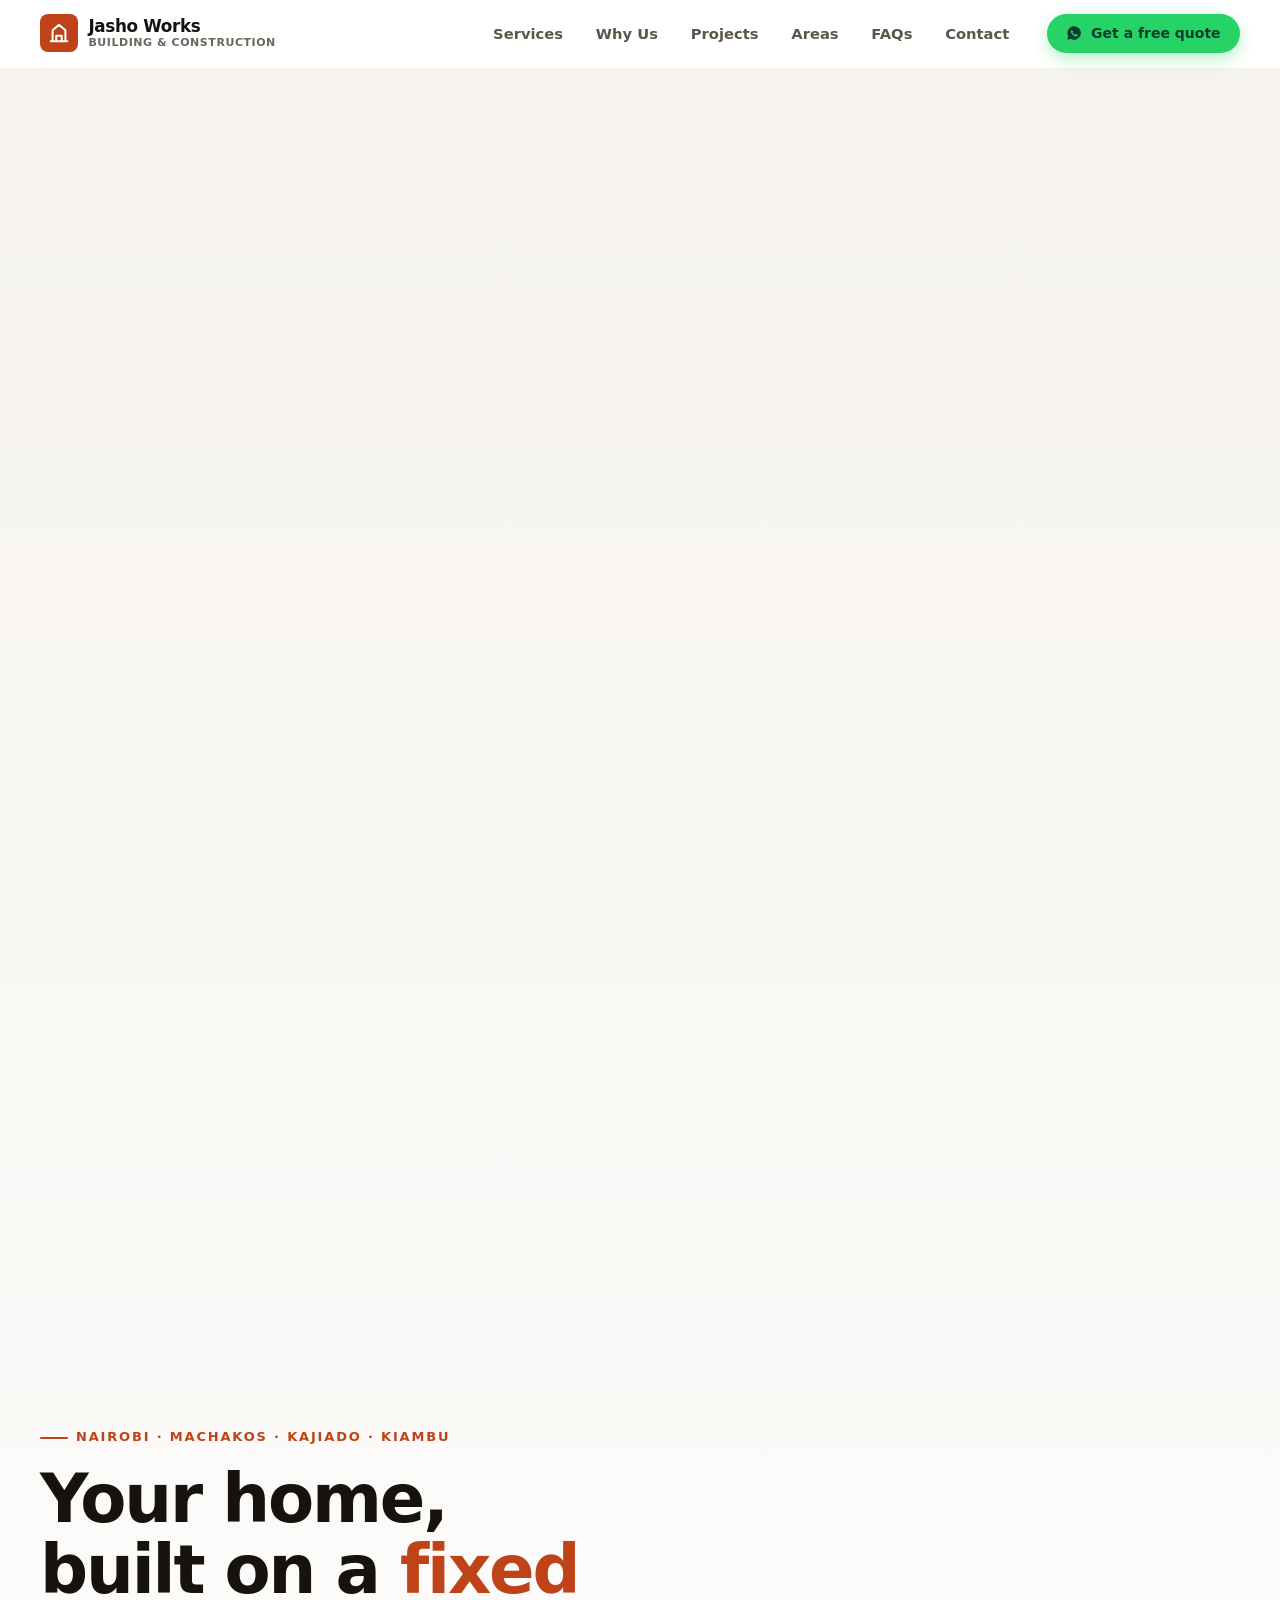
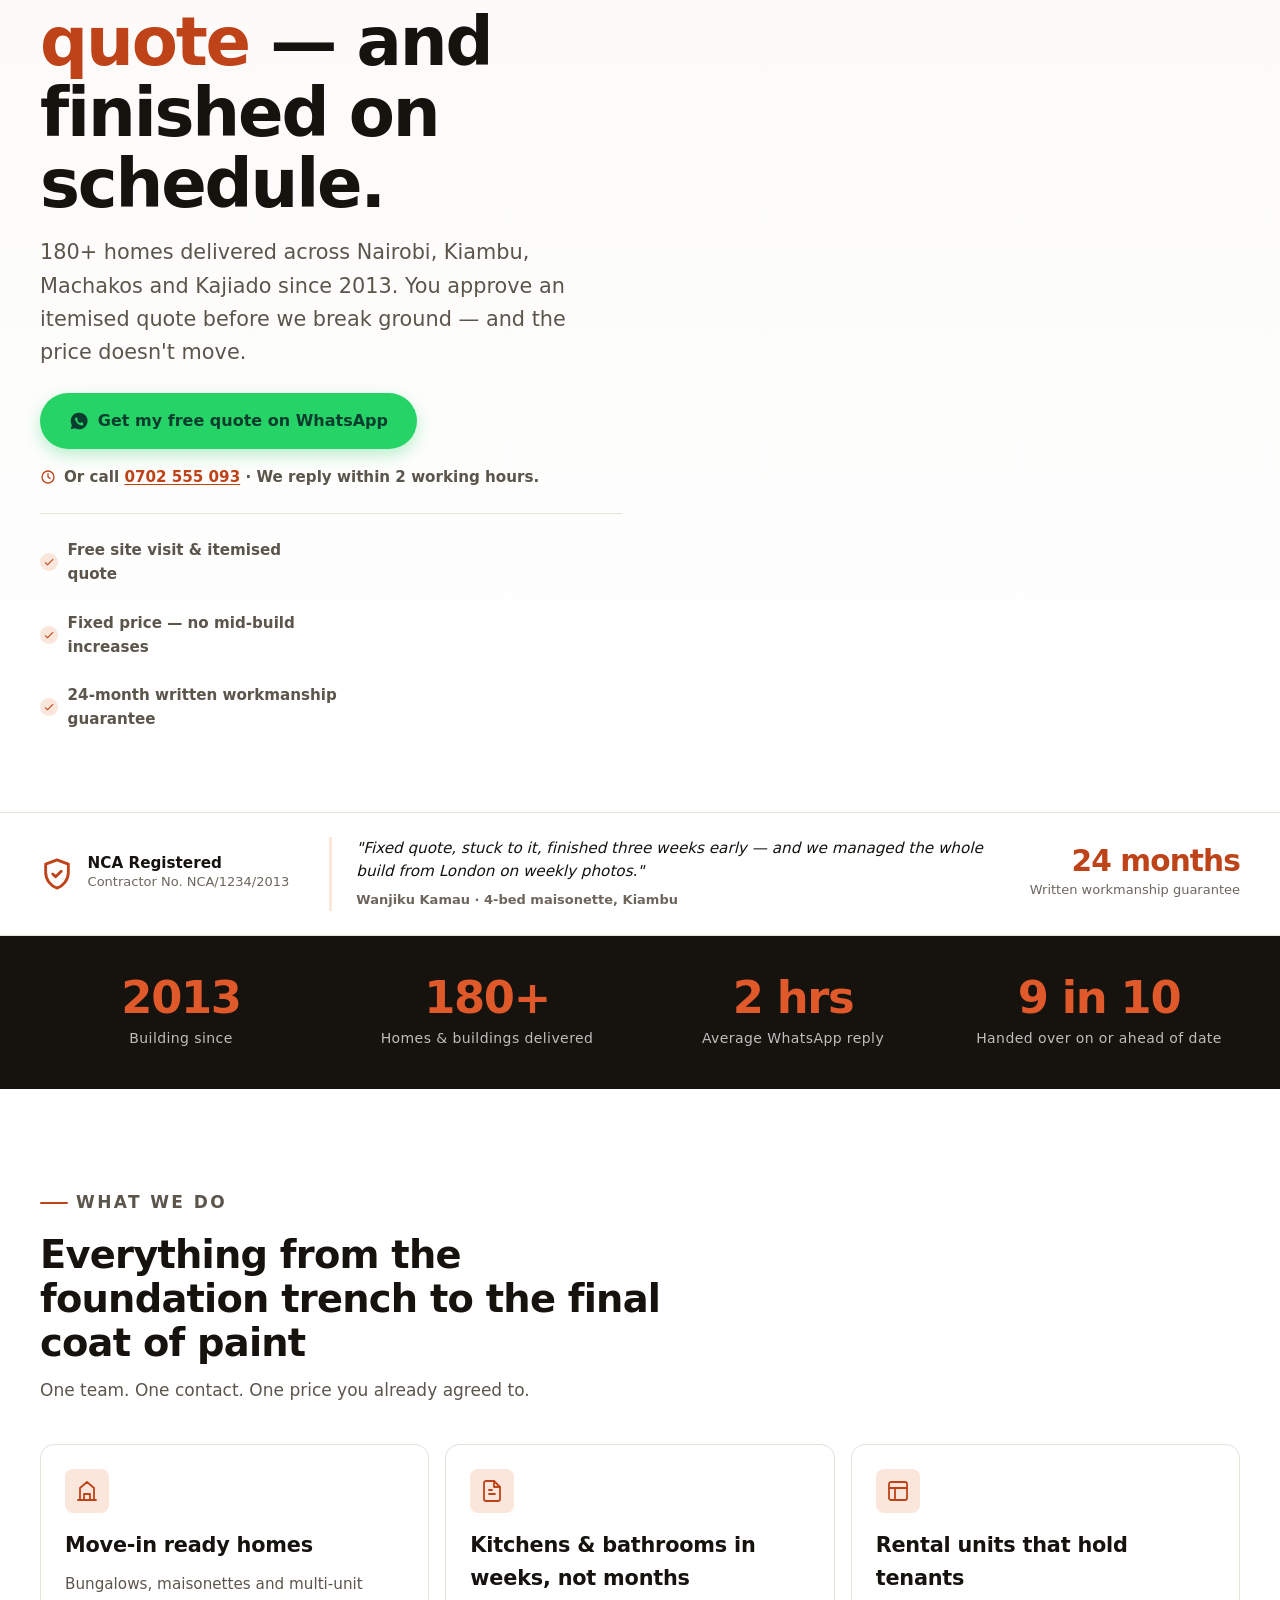
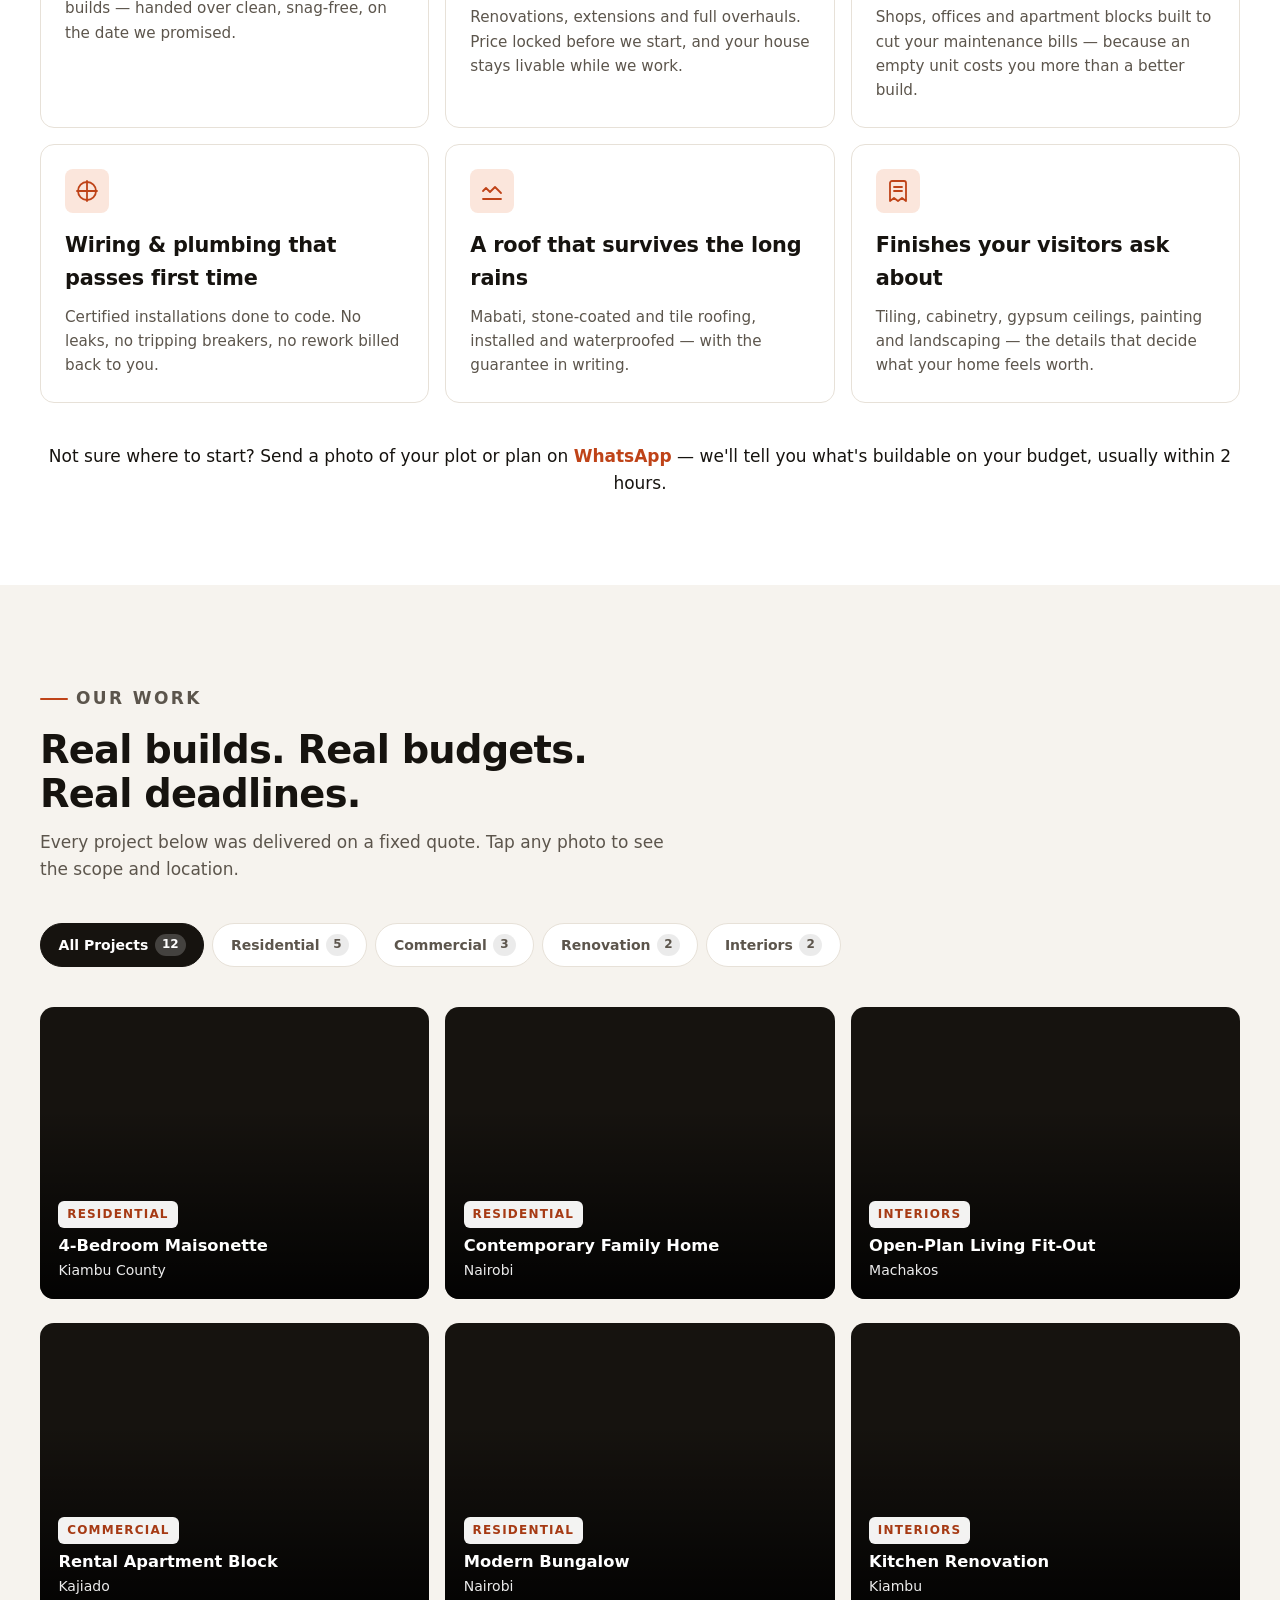
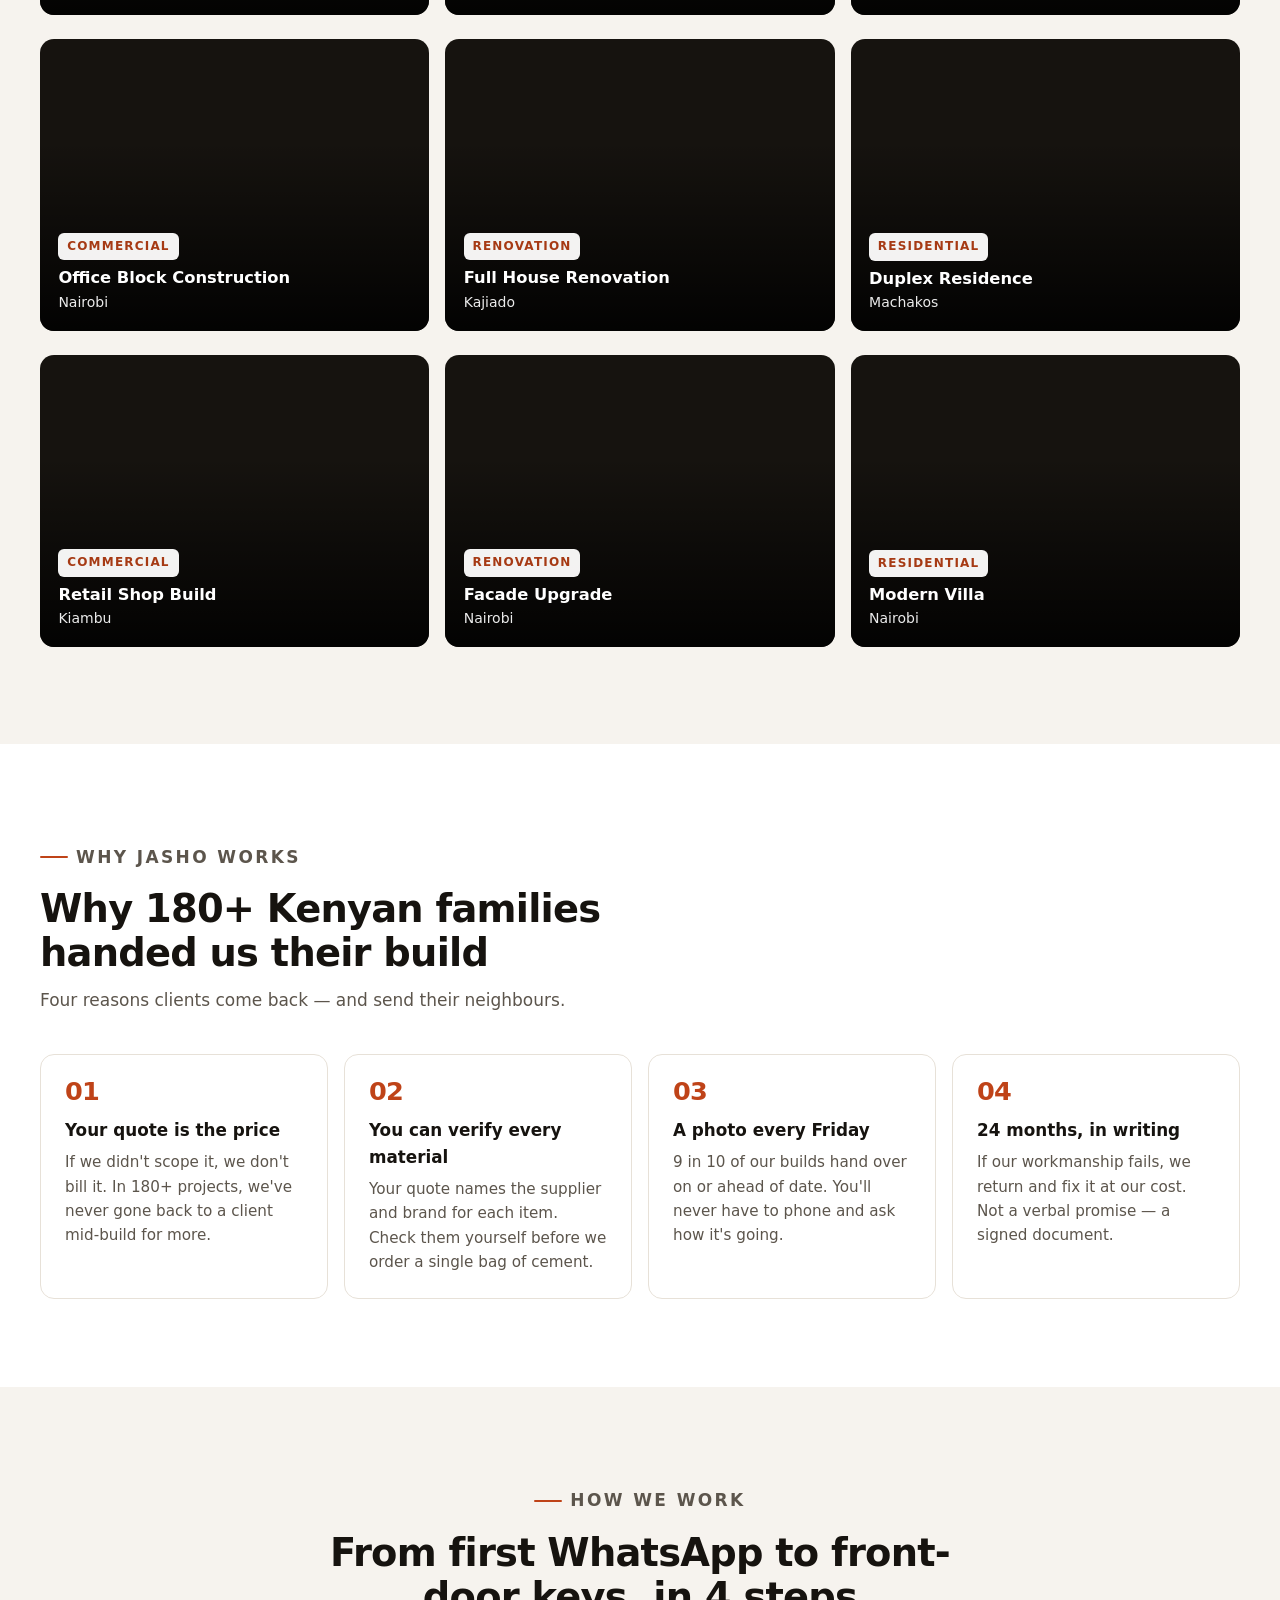
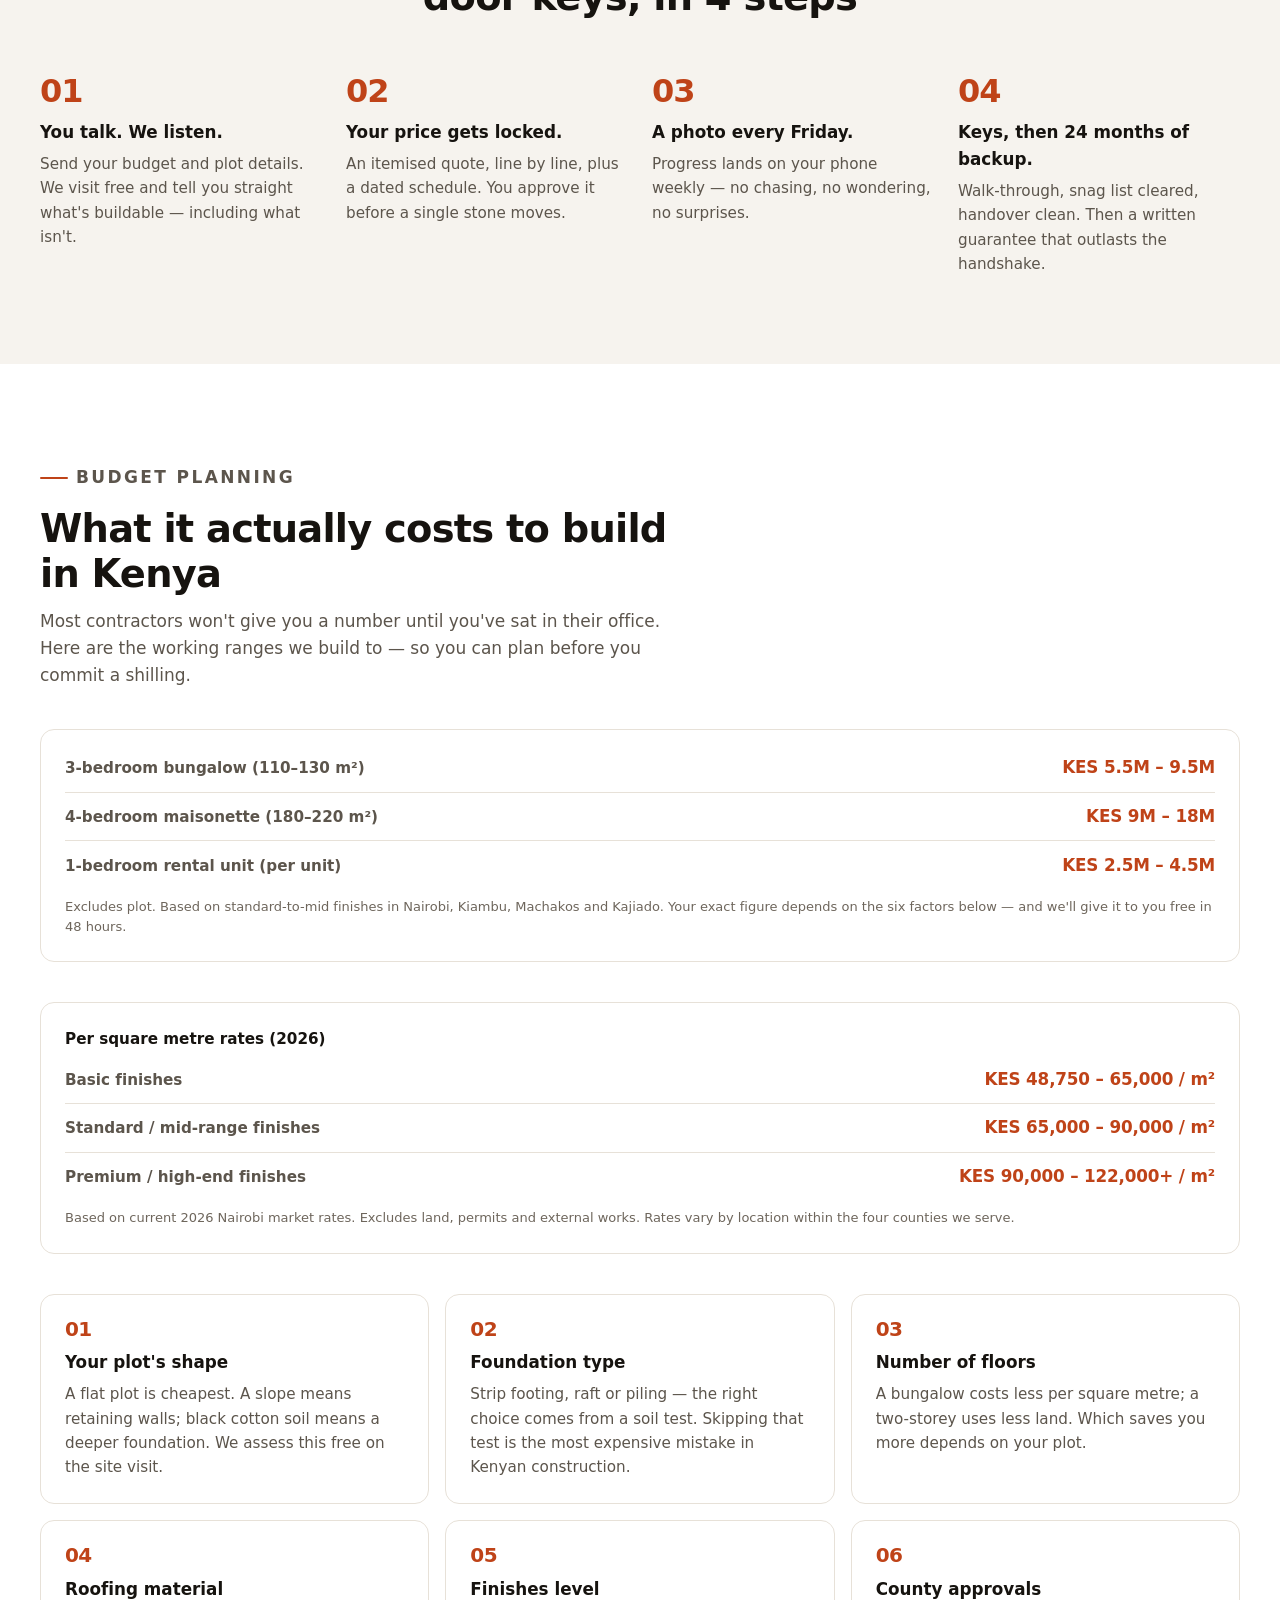
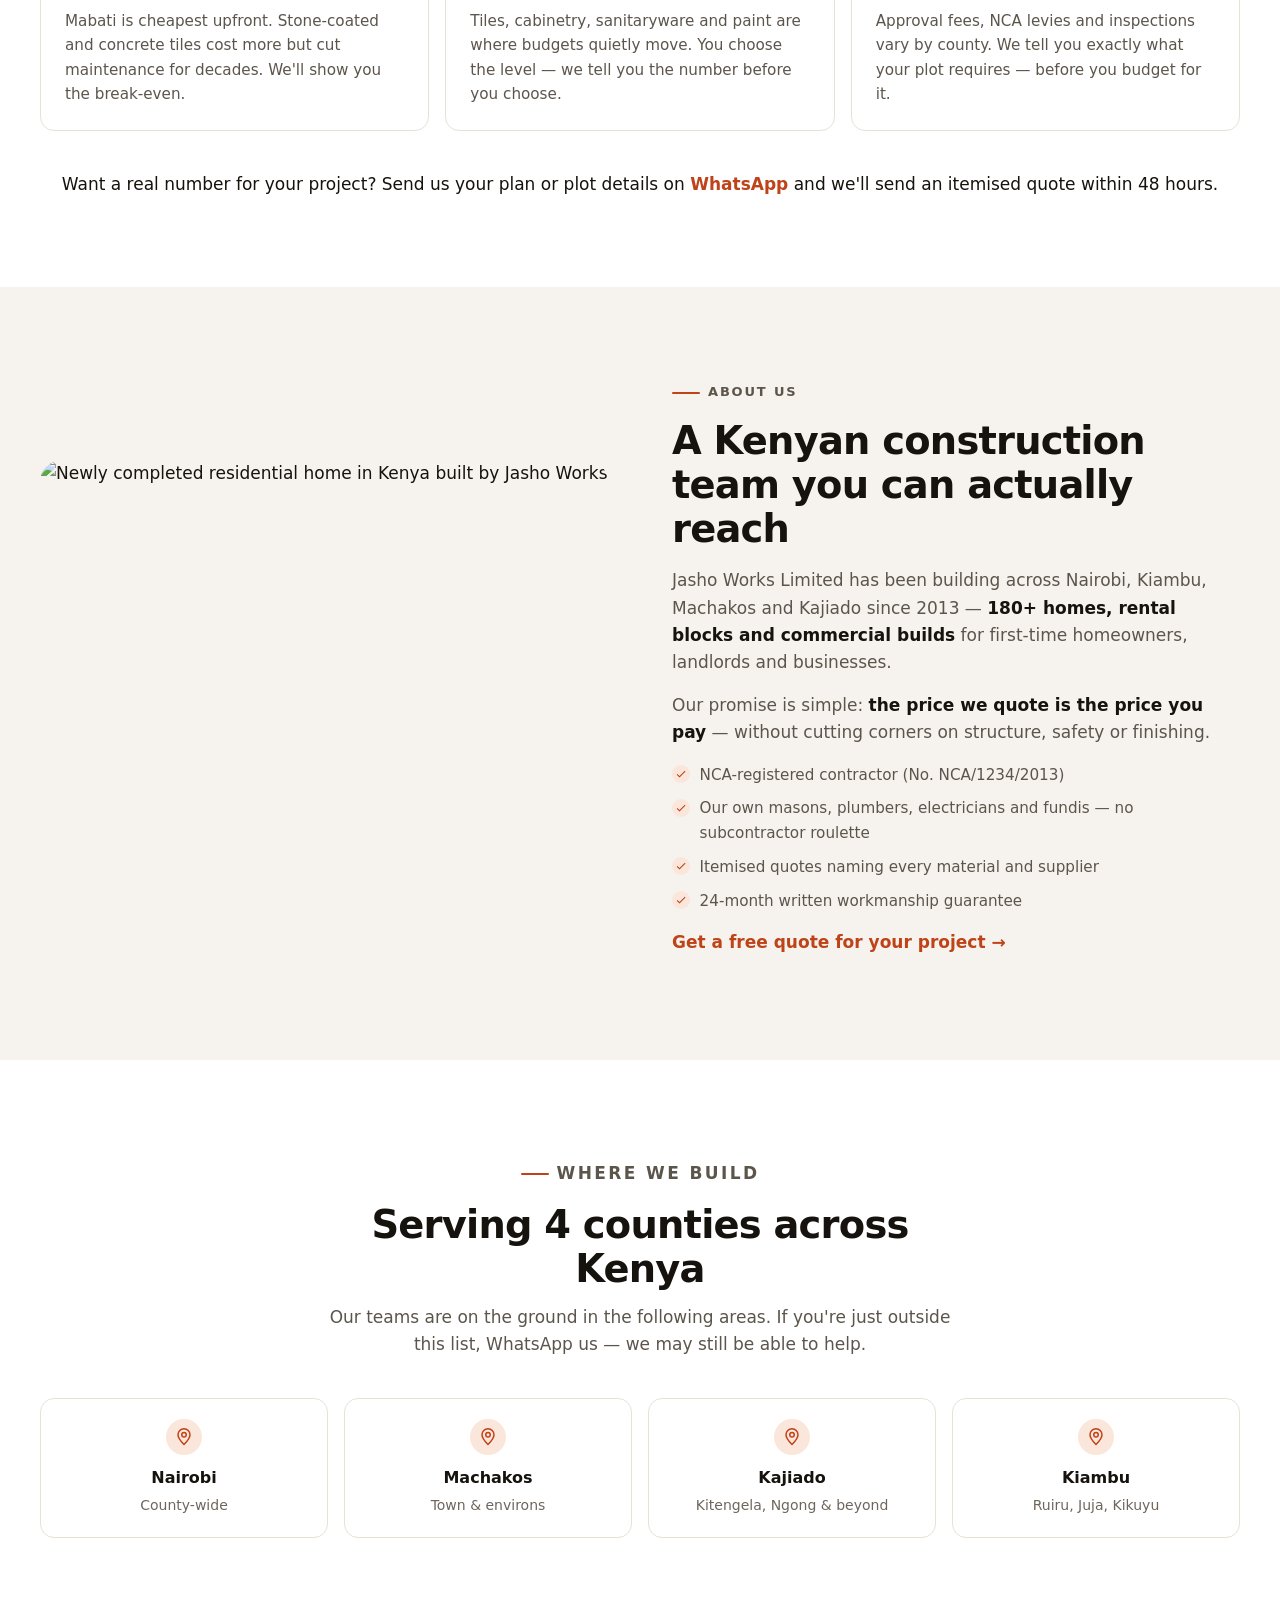
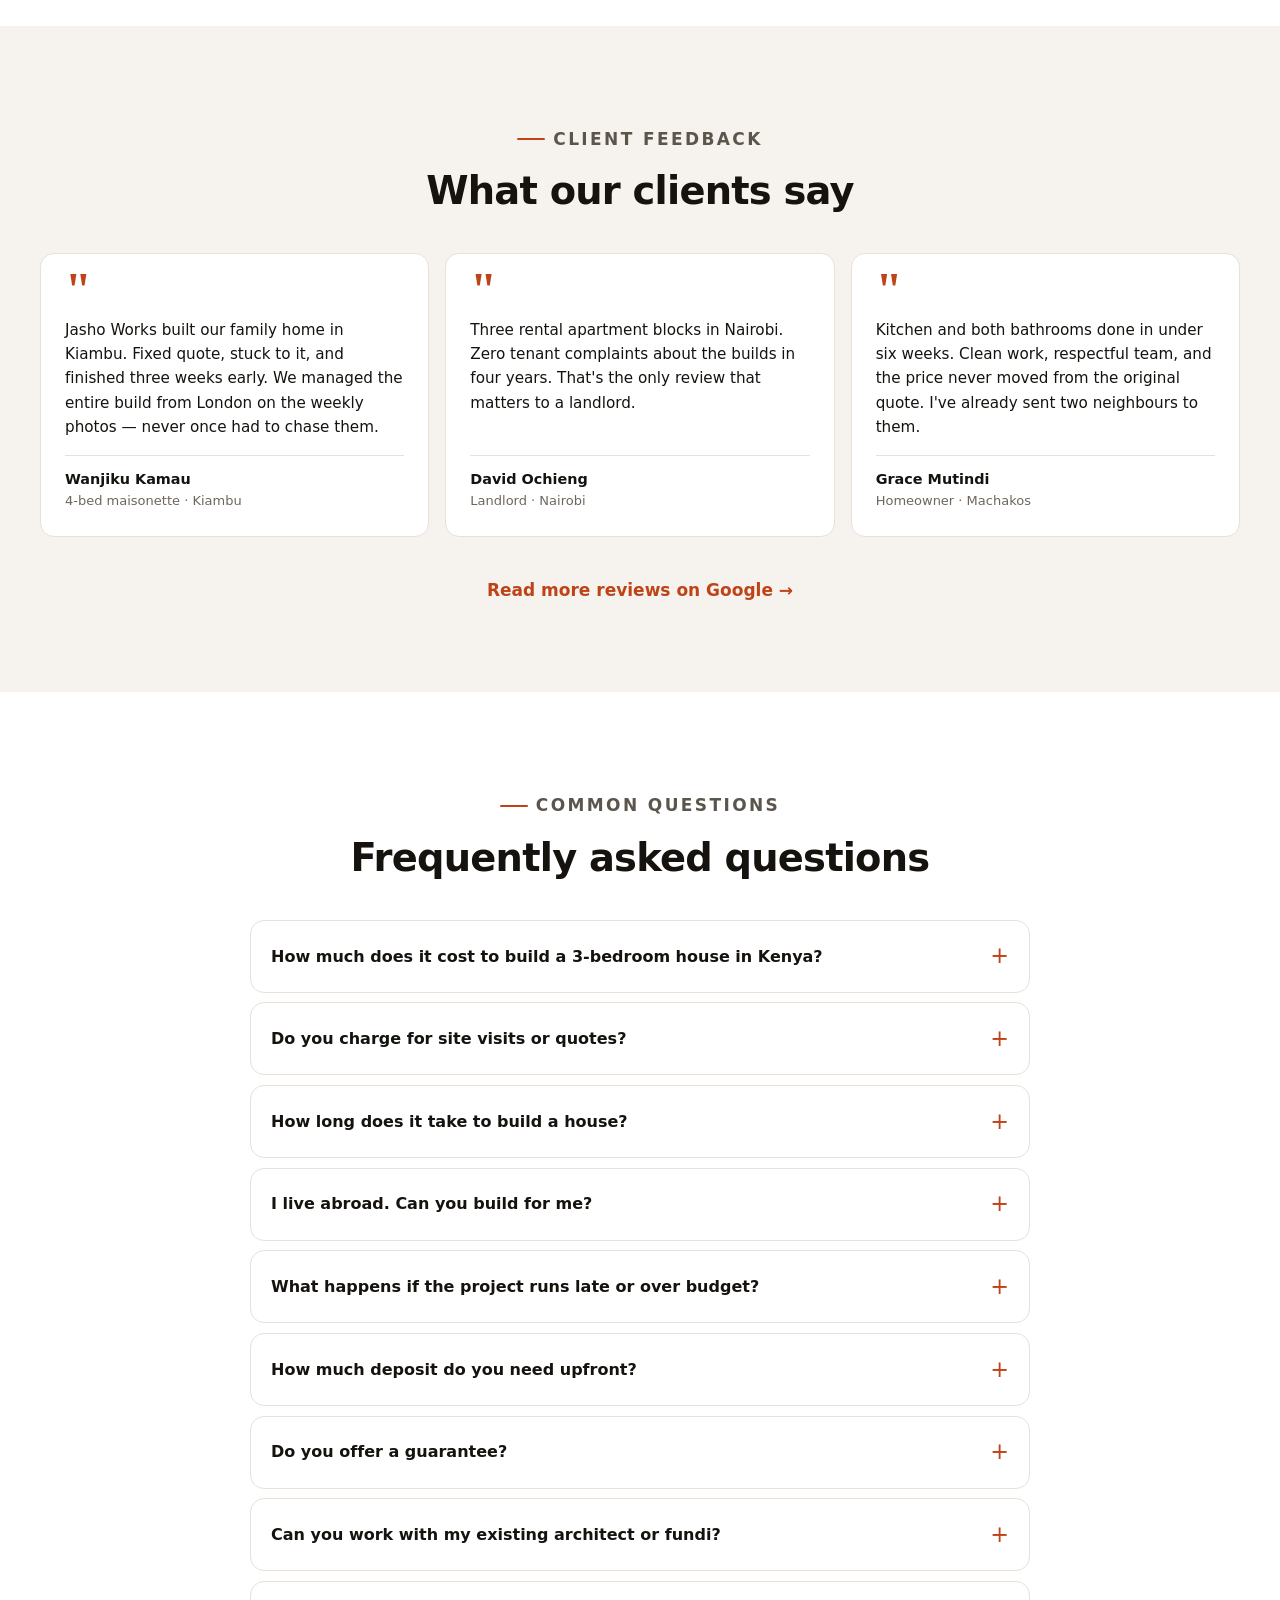
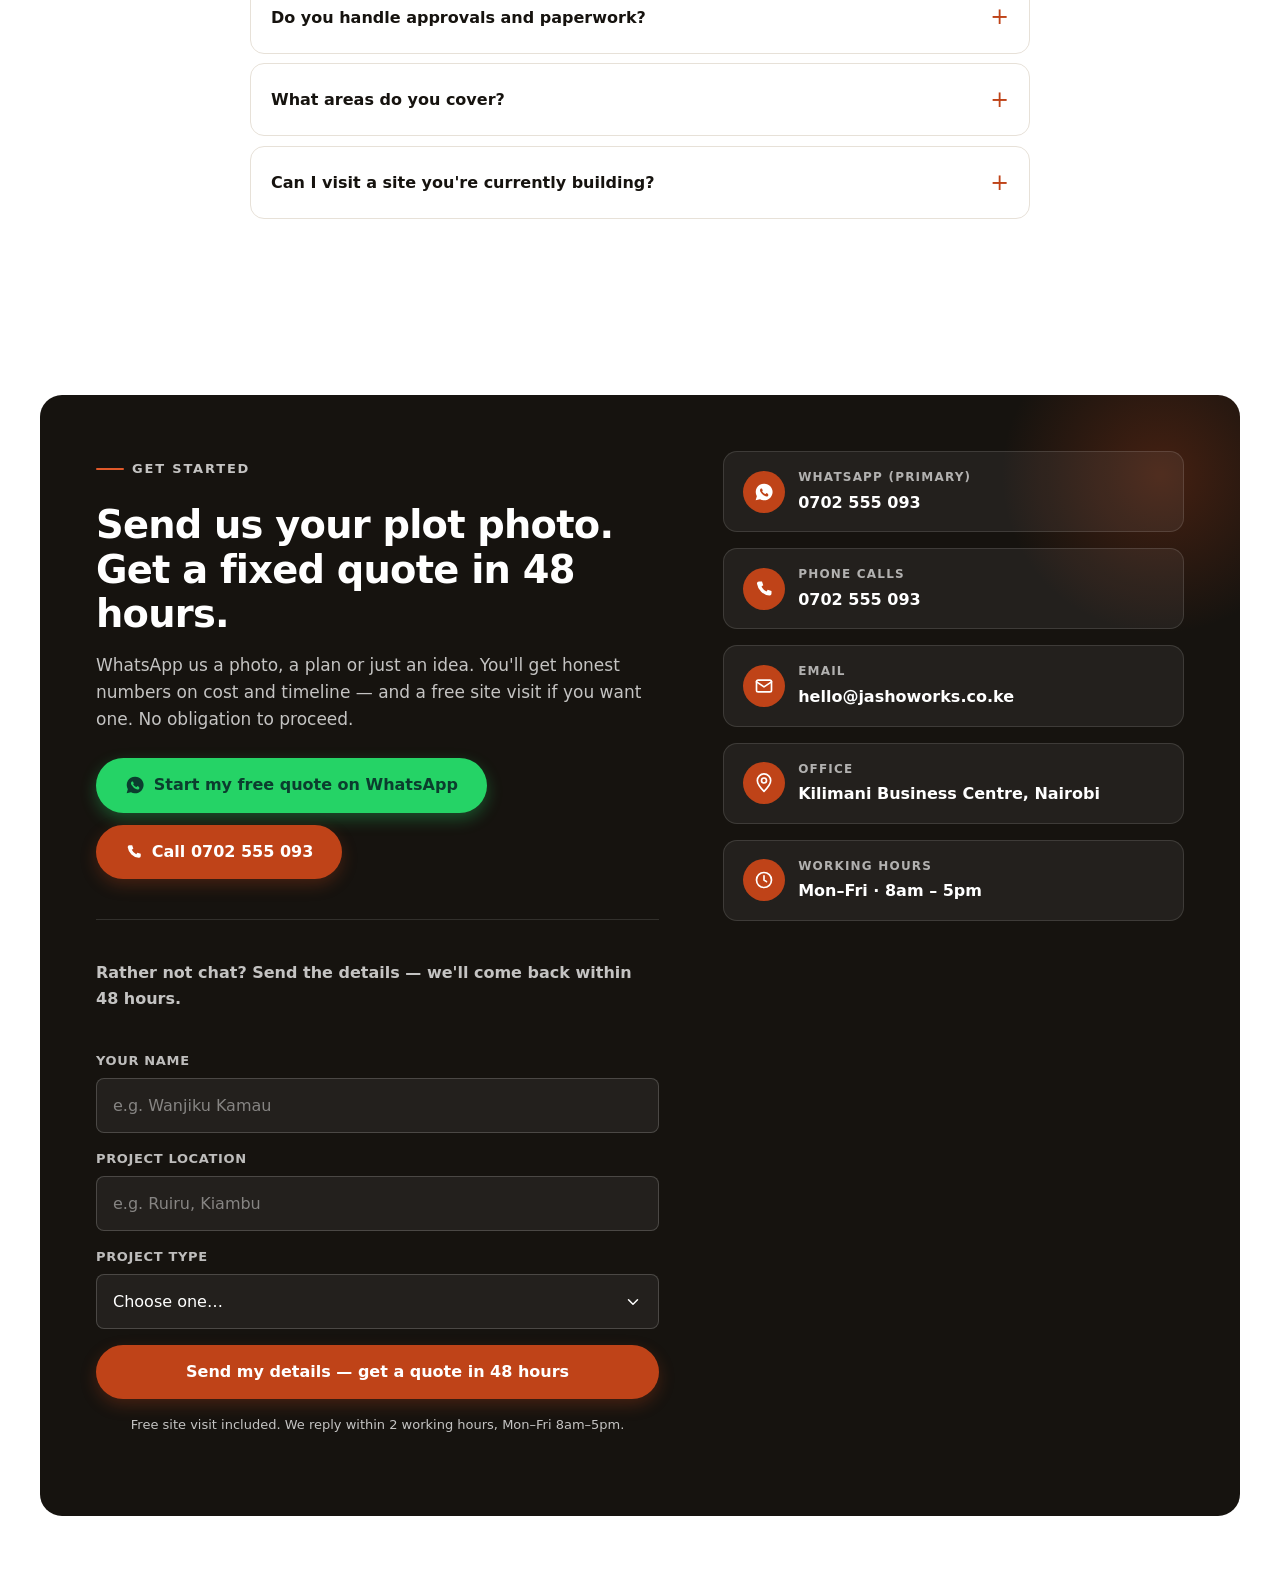
==== index.html @ b08cc774 "Add files via upload" ====
<!DOCTYPE html>
<html lang="en-KE">
<head>
<meta charset="utf-8">
<meta name="viewport" content="width=device-width, initial-scale=1">

<title>Jasho Works | Affordable Home Construction in Kenya</title>

<meta name="description" content="Jasho Works Limited builds beautiful, affordable homes across Nairobi, Machakos, Kajiado and Kiambu. 12 years of trusted construction. WhatsApp 0702 555 093 for a free quote.">
<link rel="canonical" href="https://www.jashoworks.co.ke/">
<meta name="theme-color" content="#16130f">
<meta name="robots" content="index, follow, max-image-preview:large">

<meta property="og:type" content="website">
<meta property="og:locale" content="en_KE">
<meta property="og:site_name" content="Jasho Works Limited">
<meta property="og:title" content="Jasho Works Limited | Affordable Home Construction in Kenya">
<meta property="og:description" content="Beautiful homes, built affordably. 12 years of trusted construction across Nairobi, Machakos, Kajiado and Kiambu.">
<meta property="og:url" content="https://www.jashoworks.co.ke/">
<meta property="og:image" content="https://images.unsplash.com/photo-1564013799919-ab600027ffc6?auto=format&fit=crop&w=1200&q=75">
<meta property="og:image:width" content="1200">
<meta property="og:image:height" content="900">
<meta name="twitter:card" content="summary_large_image">

<link rel="icon" href="data:image/svg+xml,%3Csvg xmlns='http://www.w3.org/2000/svg' viewBox='0 0 24 24'%3E%3Crect width='24' height='24' rx='5' fill='%23bf4318'/%3E%3Cpath d='M6 13h12v3H6zm0-5h12v3H6z' fill='%23fff'/%3E%3C/svg%3E">
<link rel="apple-touch-icon" href="img/apple-touch-icon.png">

<link rel="preconnect" href="https://images.unsplash.com">

<link rel="preload" as="image"
      href="https://images.unsplash.com/photo-1564013799919-ab600027ffc6?auto=format&fit=crop&w=1600&q=75"
      imagesrcset="https://images.unsplash.com/photo-1564013799919-ab600027ffc6?auto=format&fit=crop&w=800&q=68 800w,
                   https://images.unsplash.com/photo-1564013799919-ab600027ffc6?auto=format&fit=crop&w=1280&q=72 1280w,
                   https://images.unsplash.com/photo-1564013799919-ab600027ffc6?auto=format&fit=crop&w=1920&q=75 1920w"
      imagesizes="100vw"
      fetchpriority="high">

<link rel="stylesheet" href="style.css">

<script type="application/ld+json">
{
  "@context": "https://schema.org",
  "@type": "GeneralContractor",
  "@id": "https://www.jashoworks.co.ke/#business",
  "name": "Jasho Works Limited",
  "description": "Building and construction solutions across Kenya — affordable, beautiful homes for homeowners and landlords.",
  "url": "https://www.jashoworks.co.ke/",
  "telephone": "+254702555093",
  "email": "hello@jashoworks.co.ke",
  "image": "https://images.unsplash.com/photo-1564013799919-ab600027ffc6?auto=format&fit=crop&w=1200&q=75",
  "priceRange": "KES",
  "currenciesAccepted": "KES",
  "paymentAccepted": "Cash, M-Pesa, Bank Transfer",
  "address": {
    "@type": "PostalAddress",
    "streetAddress": "Kilimani Business Centre, Argwings Kodhek Road",
    "addressLocality": "Nairobi",
    "addressRegion": "Nairobi County",
    "postalCode": "00100",
    "addressCountry": "KE"
  },
  "geo": {
    "@type": "GeoCoordinates",
    "latitude": -1.2921,
    "longitude": 36.8219
  },
  "areaServed": [
    { "@type": "Place", "name": "Nairobi" },
    { "@type": "Place", "name": "Machakos" },
    { "@type": "Place", "name": "Kajiado" },
    { "@type": "Place", "name": "Kiambu" }
  ],
  "openingHoursSpecification": [
    { "@type": "OpeningHoursSpecification", "dayOfWeek": ["Monday","Tuesday","Wednesday","Thursday","Friday"], "opens": "08:00", "closes": "17:00" }
  ],
  "foundingDate": "2013",
  "hasCredential": {
    "@type": "EducationalOccupationalCredential",
    "credentialCategory": "National Construction Authority Contractor Registration",
    "identifier": "NCA/1234/2013"
  },
  "sameAs": [
    "https://www.google.com/maps/place/jasho-works",
    "https://www.facebook.com/jashoworks",
    "https://www.instagram.com/jashoworks"
  ]
}
</script>
</head>

<body>

<a class="skip-link" href="#main">Skip to main content</a>

<header class="site-header" data-header>
  <div class="container site-header__inner">

    <a class="brand" href="/" aria-label="Jasho Works Limited — home">
      <span class="brand__mark" aria-hidden="true">
        <svg viewBox="0 0 24 24" fill="none" stroke="currentColor" stroke-width="2.2" stroke-linecap="round" stroke-linejoin="round">
          <path d="M3 21h18M5 21V9l7-6 7 6v12M9 21v-6h6v6"/>
        </svg>
      </span>
      <span class="brand__text">
        Jasho Works
        <small>Building &amp; Construction</small>
      </span>
    </a>

    <button class="nav-toggle" type="button"
            aria-expanded="false" aria-controls="primary-nav"
            data-nav-toggle aria-label="Open menu">
      <svg class="nav-toggle__open" viewBox="0 0 24 24" fill="none" stroke="currentColor" stroke-width="2" stroke-linecap="round" aria-hidden="true">
        <path d="M3 6h18M3 12h18M3 18h18"/>
      </svg>
      <svg class="nav-toggle__close" viewBox="0 0 24 24" fill="none" stroke="currentColor" stroke-width="2" stroke-linecap="round" aria-hidden="true">
        <path d="M18 6 6 18M6 6l12 12"/>
      </svg>
    </button>

    <nav id="primary-nav" class="nav" aria-label="Primary" data-nav>
      <ul class="nav__list">
        <li><a href="#services">Services</a></li>
        <li><a href="#why">Why Us</a></li>
        <li><a href="#projects">Projects</a></li>
        <li><a href="#areas">Areas</a></li>
        <li><a href="#faq">FAQs</a></li>
        <li><a href="#contact">Contact</a></li>
      </ul>
      <a class="btn btn--whatsapp nav__cta"
         href="https://wa.me/254702555093?text=Hi%20Jasho%20Works%2C%20I%27d%20like%20a%20free%20quote%20for%20a%20construction%20project."
         rel="noopener" target="_blank">
        <svg viewBox="0 0 24 24" fill="currentColor" width="16" height="16" aria-hidden="true">
          <path d="M12 2a10 10 0 0 0-8.6 15L2 22l5.2-1.4A10 10 0 1 0 12 2Zm5.3 14.1c-.2.6-1.3 1.2-1.8 1.2-.5.1-1 .1-1.7-.1a12 12 0 0 1-5.9-5.2c-.4-.7-.7-1.5-.7-2.2 0-.7.4-1.4.8-1.7.2-.2.4-.3.6-.3h.5c.2 0 .4 0 .6.4l.7 1.7c.1.2 0 .4-.1.5l-.4.5c-.1.2-.2.3 0 .6a8 8 0 0 0 3.4 2.9c.3.1.5.1.6-.1l.7-.8c.2-.2.3-.2.5-.1l1.6.8c.2.1.4.2.4.4s0 .6-.2 1Z"/>
        </svg>
        Get a free quote
      </a>
    </nav>

  </div>
</header>

<div class="nav-backdrop" data-nav-backdrop hidden></div>

<main id="main">

  <!-- ===================== HERO ===================== -->
  <section class="hero" aria-labelledby="hero-title">

    <img class="hero__bg"
         src="https://images.unsplash.com/photo-1564013799919-ab600027ffc6?auto=format&fit=crop&w=1600&q=75"
         srcset="https://images.unsplash.com/photo-1564013799919-ab600027ffc6?auto=format&fit=crop&w=800&q=68 800w,
                 https://images.unsplash.com/photo-1564013799919-ab600027ffc6?auto=format&fit=crop&w=1280&q=72 1280w,
                 https://images.unsplash.com/photo-1564013799919-ab600027ffc6?auto=format&fit=crop&w=1920&q=75 1920w"
         sizes="100vw"
         width="1920" height="1280"
         fetchpriority="high" decoding="async" alt="">

    <div class="hero__scrim" aria-hidden="true"></div>

    <div class="container hero__inner">

      <div class="hero__copy">
        <p class="eyebrow">Nairobi · Machakos · Kajiado · Kiambu</p>

        <h1 id="hero-title">
          Your home, built on a <em>fixed quote</em> — and finished on schedule.
        </h1>

        <p class="hero__lead">
          180+ homes delivered across Nairobi, Kiambu, Machakos and Kajiado since 2013.
          You approve an itemised quote before we break ground — and the price doesn't move.
        </p>

        <div class="hero__actions">
          <a class="btn btn--whatsapp btn--lg"
             href="https://wa.me/254702555093?text=Hi%20Jasho%20Works%2C%20I%27d%20like%20a%20free%20quote."
             rel="noopener" target="_blank">
            <svg viewBox="0 0 24 24" fill="currentColor" width="20" height="20" aria-hidden="true">
              <path d="M12 2a10 10 0 0 0-8.6 15L2 22l5.2-1.4A10 10 0 1 0 12 2Zm5.3 14.1c-.2.6-1.3 1.2-1.8 1.2-.5.1-1 .1-1.7-.1a12 12 0 0 1-5.9-5.2c-.4-.7-.7-1.5-.7-2.2 0-.7.4-1.4.8-1.7.2-.2.4-.3.6-.3h.5c.2 0 .4 0 .6.4l.7 1.7c.1.2 0 .4-.1.5l-.4.5c-.1.2-.2.3 0 .6a8 8 0 0 0 3.4 2.9c.3.1.5.1.6-.1l.7-.8c.2-.2.3-.2.5-.1l1.6.8c.2.1.4.2.4.4s0 .6-.2 1Z"/>
            </svg>
            Get my free quote on WhatsApp
          </a>
        </div>

        <p class="hero__promise">
          <svg viewBox="0 0 24 24" fill="none" stroke="currentColor" stroke-width="2" stroke-linecap="round" stroke-linejoin="round" width="16" height="16" aria-hidden="true">
            <circle cx="12" cy="12" r="9"/><path d="M12 7v5l3 2"/>
          </svg>
          <span>Or call <a href="tel:+254702555093">0702 555 093</a> · We reply within 2 working hours.</span>
        </p>

        <ul class="trust-strip">
          <li>Free site visit &amp; itemised quote</li>
          <li>Fixed price — no mid-build increases</li>
          <li>24-month written workmanship guarantee</li>
        </ul>
      </div>

    </div>
  </section>

  <!-- ===================== PROOF BAR ===================== -->
  <section class="proof-bar" aria-label="Trust and credentials">
    <div class="container proof-bar__inner">

      <div class="proof-bar__badge">
        <svg viewBox="0 0 24 24" fill="none" stroke="currentColor" stroke-width="2" stroke-linecap="round" stroke-linejoin="round" aria-hidden="true">
          <path d="M12 2 4 5v6c0 5 3.4 9.4 8 11 4.6-1.6 8-6 8-11V5l-8-3Z"/>
          <path d="m9 12 2 2 4-4"/>
        </svg>
        <div>
          <strong>NCA Registered</strong>
          <span>Contractor No. NCA/1234/2013</span>
        </div>
      </div>

      <blockquote class="proof-bar__quote">
        <p>"Fixed quote, stuck to it, finished three weeks early — and we managed the whole build from London on weekly photos."</p>
        <cite>Wanjiku Kamau · 4-bed maisonette, Kiambu</cite>
      </blockquote>

      <div class="proof-bar__stat">
        <strong>24 months</strong>
        <span>Written workmanship guarantee</span>
      </div>

    </div>
  </section>

  <!-- ===================== STATS ===================== -->
  <section class="stats" aria-label="Company highlights">
    <div class="container stats__grid">
      <div class="stat">
        <div class="stat__num">2013</div>
        <div class="stat__label">Building since</div>
      </div>
      <div class="stat">
        <div class="stat__num">180+</div>
        <div class="stat__label">Homes &amp; buildings delivered</div>
      </div>
      <div class="stat">
        <div class="stat__num">2 hrs</div>
        <div class="stat__label">Average WhatsApp reply</div>
      </div>
      <div class="stat">
        <div class="stat__num">9 in 10</div>
        <div class="stat__label">Handed over on or ahead of date</div>
      </div>
    </div>
  </section>

  <!-- ===================== SERVICES ===================== -->
  <section id="services" class="section" aria-labelledby="services-title">
    <div class="container">
      <div class="section__head">
        <p class="eyebrow">What we do</p>
        <h2 id="services-title">Everything from the foundation trench to the final coat of paint</h2>
        <p>One team. One contact. One price you already agreed to.</p>
      </div>

      <ul class="grid grid--cards">
        <li class="card">
          <div class="card__icon" aria-hidden="true">
            <svg viewBox="0 0 24 24" fill="none" stroke="currentColor" stroke-width="1.8" stroke-linecap="round" stroke-linejoin="round">
              <path d="M3 21h18M5 21V9l7-6 7 6v12M9 21v-6h6v6"/>
            </svg>
          </div>
          <h3>Move-in ready homes</h3>
          <p>Bungalows, maisonettes and multi-unit builds — handed over clean, snag-free, on the date we promised.</p>
        </li>

        <li class="card">
          <div class="card__icon" aria-hidden="true">
            <svg viewBox="0 0 24 24" fill="none" stroke="currentColor" stroke-width="1.8" stroke-linecap="round" stroke-linejoin="round">
              <path d="M14 2H6a2 2 0 0 0-2 2v16a2 2 0 0 0 2 2h12a2 2 0 0 0 2-2V8z"/><path d="M14 2v6h6M9 15h6M9 11h3"/>
            </svg>
          </div>
          <h3>Kitchens &amp; bathrooms in weeks, not months</h3>
          <p>Renovations, extensions and full overhauls. Price locked before we start, and your house stays livable while we work.</p>
        </li>

        <li class="card">
          <div class="card__icon" aria-hidden="true">
            <svg viewBox="0 0 24 24" fill="none" stroke="currentColor" stroke-width="1.8" stroke-linecap="round" stroke-linejoin="round">
              <rect x="3" y="3" width="18" height="18" rx="2"/><path d="M3 9h18M9 21V9"/>
            </svg>
          </div>
          <h3>Rental units that hold tenants</h3>
          <p>Shops, offices and apartment blocks built to cut your maintenance bills — because an empty unit costs you more than a better build.</p>
        </li>

        <li class="card">
          <div class="card__icon" aria-hidden="true">
            <svg viewBox="0 0 24 24" fill="none" stroke="currentColor" stroke-width="1.8" stroke-linecap="round" stroke-linejoin="round">
              <path d="M12 2v20M2 12h20"/><circle cx="12" cy="12" r="9"/>
            </svg>
          </div>
          <h3>Wiring &amp; plumbing that passes first time</h3>
          <p>Certified installations done to code. No leaks, no tripping breakers, no rework billed back to you.</p>
        </li>

        <li class="card">
          <div class="card__icon" aria-hidden="true">
            <svg viewBox="0 0 24 24" fill="none" stroke="currentColor" stroke-width="1.8" stroke-linecap="round" stroke-linejoin="round">
              <path d="M3 12l3-3 4 4 5-5 6 6"/><path d="M3 20h18"/>
            </svg>
          </div>
          <h3>A roof that survives the long rains</h3>
          <p>Mabati, stone-coated and tile roofing, installed and waterproofed — with the guarantee in writing.</p>
        </li>

        <li class="card">
          <div class="card__icon" aria-hidden="true">
            <svg viewBox="0 0 24 24" fill="none" stroke="currentColor" stroke-width="1.8" stroke-linecap="round" stroke-linejoin="round">
              <path d="M4 22V4a2 2 0 0 1 2-2h12a2 2 0 0 1 2 2v18l-4-3-4 3-4-3-4 3Z"/><path d="M8 8h8M8 12h8"/>
            </svg>
          </div>
          <h3>Finishes your visitors ask about</h3>
          <p>Tiling, cabinetry, gypsum ceilings, painting and landscaping — the details that decide what your home feels worth.</p>
        </li>
      </ul>

      <p class="section__foot">
        Not sure where to start? Send a photo of your plot or plan on
        <a class="link-arrow" href="https://wa.me/254702555093?text=Hi%2C%20I%27d%20like%20advice%20on%20a%20construction%20project."
           rel="noopener" target="_blank">WhatsApp</a>
        — we'll tell you what's buildable on your budget, usually within 2 hours.
      </p>
    </div>
  </section>

  <!-- ===================== PROJECTS ===================== -->
  <section id="projects" class="section section--surface" aria-labelledby="projects-title">
    <div class="container">
      <div class="section__head">
        <p class="eyebrow">Our work</p>
        <h2 id="projects-title">Real builds. Real budgets. Real deadlines.</h2>
        <p>Every project below was delivered on a fixed quote. Tap any photo to see the scope and location.</p>
      </div>

      <div class="filters" role="group" aria-label="Filter projects by category" data-filters>
        <button class="filter-btn" type="button" data-filter="all" aria-pressed="true">
          All Projects <span class="filter-count" data-count></span>
        </button>
        <button class="filter-btn" type="button" data-filter="residential" aria-pressed="false">
          Residential <span class="filter-count" data-count></span>
        </button>
        <button class="filter-btn" type="button" data-filter="commercial" aria-pressed="false">
          Commercial <span class="filter-count" data-count></span>
        </button>
        <button class="filter-btn" type="button" data-filter="renovation" aria-pressed="false">
          Renovation <span class="filter-count" data-count></span>
        </button>
        <button class="filter-btn" type="button" data-filter="interiors" aria-pressed="false">
          Interiors <span class="filter-count" data-count></span>
        </button>
      </div>

      <p class="visually-hidden" role="status" data-gallery-status></p>

      <ul class="gallery" data-gallery data-limit="6" aria-live="polite">
        <li>
          <button class="project" type="button" data-cat="residential"
                  data-img="https://images.unsplash.com/photo-1600585154340-be6161a56a0c?auto=format&fit=crop&w=1600&q=80"
                  data-caption="4-bedroom maisonette — Kiambu County">
            <img src="https://images.unsplash.com/photo-1600585154340-be6161a56a0c?auto=format&fit=crop&w=800&q=70"
                 srcset="https://images.unsplash.com/photo-1600585154340-be6161a56a0c?auto=format&fit=crop&w=400&q=68 400w,
                         https://images.unsplash.com/photo-1600585154340-be6161a56a0c?auto=format&fit=crop&w=800&q=70 800w"
                 sizes="(min-width:1000px) 33vw, (min-width:600px) 46vw, 92vw"
                 width="800" height="600" loading="lazy" decoding="async"
                 alt="Modern 4-bedroom maisonette built in Kiambu County">
            <span class="project__meta">
              <span class="project__cat">Residential</span>
              <span class="project__title">4-Bedroom Maisonette</span>
              <span class="project__loc">Kiambu County</span>
            </span>
          </button>
        </li>

        <li>
          <button class="project" type="button" data-cat="residential"
                  data-img="https://images.unsplash.com/photo-1600596542815-ffad4c1539a9?auto=format&fit=crop&w=1600&q=80"
                  data-caption="Contemporary family home — Nairobi">
            <img src="https://images.unsplash.com/photo-1600596542815-ffad4c1539a9?auto=format&fit=crop&w=800&q=70"
                 srcset="https://images.unsplash.com/photo-1600596542815-ffad4c1539a9?auto=format&fit=crop&w=400&q=68 400w,
                         https://images.unsplash.com/photo-1600596542815-ffad4c1539a9?auto=format&fit=crop&w=800&q=70 800w"
                 sizes="(min-width:1000px) 33vw, (min-width:600px) 46vw, 92vw"
                 width="800" height="600" loading="lazy" decoding="async"
                 alt="Contemporary family home built in Nairobi">
            <span class="project__meta">
              <span class="project__cat">Residential</span>
              <span class="project__title">Contemporary Family Home</span>
              <span class="project__loc">Nairobi</span>
            </span>
          </button>
        </li>

        <li>
          <button class="project" type="button" data-cat="interiors"
                  data-img="https://images.unsplash.com/photo-1600210492486-724fe5c67fb0?auto=format&fit=crop&w=1600&q=80"
                  data-caption="Open-plan living room fit-out — Machakos">
            <img src="https://images.unsplash.com/photo-1600210492486-724fe5c67fb0?auto=format&fit=crop&w=800&q=70"
                 srcset="https://images.unsplash.com/photo-1600210492486-724fe5c67fb0?auto=format&fit=crop&w=400&q=68 400w,
                         https://images.unsplash.com/photo-1600210492486-724fe5c67fb0?auto=format&fit=crop&w=800&q=70 800w"
                 sizes="(min-width:1000px) 33vw, (min-width:600px) 46vw, 92vw"
                 width="800" height="600" loading="lazy" decoding="async"
                 alt="Open-plan living room interior fit-out in Machakos">
            <span class="project__meta">
              <span class="project__cat">Interiors</span>
              <span class="project__title">Open-Plan Living Fit-Out</span>
              <span class="project__loc">Machakos</span>
            </span>
          </button>
        </li>

        <li>
          <button class="project" type="button" data-cat="commercial"
                  data-img="https://images.unsplash.com/photo-1545324418-cc1a3fa10c00?auto=format&fit=crop&w=1600&q=80"
                  data-caption="Rental apartment block — Kajiado">
            <img src="https://images.unsplash.com/photo-1545324418-cc1a3fa10c00?auto=format&fit=crop&w=800&q=70"
                 srcset="https://images.unsplash.com/photo-1545324418-cc1a3fa10c00?auto=format&fit=crop&w=400&q=68 400w,
                         https://images.unsplash.com/photo-1545324418-cc1a3fa10c00?auto=format&fit=crop&w=800&q=70 800w"
                 sizes="(min-width:1000px) 33vw, (min-width:600px) 46vw, 92vw"
                 width="800" height="600" loading="lazy" decoding="async"
                 alt="Multi-unit rental apartment block built in Kajiado County">
            <span class="project__meta">
              <span class="project__cat">Commercial</span>
              <span class="project__title">Rental Apartment Block</span>
              <span class="project__loc">Kajiado</span>
            </span>
          </button>
        </li>

        <li>
          <button class="project" type="button" data-cat="residential"
                  data-img="https://images.unsplash.com/photo-1568605114967-8130f3a36994?auto=format&fit=crop&w=1600&q=80"
                  data-caption="Single-storey bungalow — Nairobi">
            <img src="https://images.unsplash.com/photo-1568605114967-8130f3a36994?auto=format&fit=crop&w=800&q=70"
                 srcset="https://images.unsplash.com/photo-1568605114967-8130f3a36994?auto=format&fit=crop&w=400&q=68 400w,
                         https://images.unsplash.com/photo-1568605114967-8130f3a36994?auto=format&fit=crop&w=800&q=70 800w"
                 sizes="(min-width:1000px) 33vw, (min-width:600px) 46vw, 92vw"
                 width="800" height="600" loading="lazy" decoding="async"
                 alt="Single-storey bungalow built in Nairobi">
            <span class="project__meta">
              <span class="project__cat">Residential</span>
              <span class="project__title">Modern Bungalow</span>
              <span class="project__loc">Nairobi</span>
            </span>
          </button>
        </li>

        <li>
          <button class="project" type="button" data-cat="interiors"
                  data-img="https://images.unsplash.com/photo-1600607687920-4e2a09cf159d?auto=format&fit=crop&w=1600&q=80"
                  data-caption="Kitchen renovation — Kiambu">
            <img src="https://images.unsplash.com/photo-1600607687920-4e2a09cf159d?auto=format&fit=crop&w=800&q=70"
                 srcset="https://images.unsplash.com/photo-1600607687920-4e2a09cf159d?auto=format&fit=crop&w=400&q=68 400w,
                         https://images.unsplash.com/photo-1600607687920-4e2a09cf159d?auto=format&fit=crop&w=800&q=70 800w"
                 sizes="(min-width:1000px) 33vw, (min-width:600px) 46vw, 92vw"
                 width="800" height="600" loading="lazy" decoding="async"
                 alt="Contemporary kitchen renovation in Kiambu County">
            <span class="project__meta">
              <span class="project__cat">Interiors</span>
              <span class="project__title">Kitchen Renovation</span>
              <span class="project__loc">Kiambu</span>
            </span>
          </button>
        </li>

        <li data-extra>
          <button class="project" type="button" data-cat="commercial"
                  data-img="https://images.unsplash.com/photo-1504307651254-35680f356dfd?auto=format&fit=crop&w=1600&q=80"
                  data-caption="Office fit-out — Nairobi CBD">
            <img src="https://images.unsplash.com/photo-1504307651254-35680f356dfd?auto=format&fit=crop&w=800&q=70"
                 srcset="https://images.unsplash.com/photo-1504307651254-35680f356dfd?auto=format&fit=crop&w=400&q=68 400w,
                         https://images.unsplash.com/photo-1504307651254-35680f356dfd?auto=format&fit=crop&w=800&q=70 800w"
                 sizes="(min-width:1000px) 33vw, (min-width:600px) 46vw, 92vw"
                 width="800" height="600" loading="lazy" decoding="async"
                 alt="Commercial office building under construction in Nairobi">
            <span class="project__meta">
              <span class="project__cat">Commercial</span>
              <span class="project__title">Office Block Construction</span>
              <span class="project__loc">Nairobi</span>
            </span>
          </button>
        </li>

        <li data-extra>
          <button class="project" type="button" data-cat="renovation"
                  data-img="https://images.unsplash.com/photo-1583608205776-bfd35f0d9f83?auto=format&fit=crop&w=1600&q=80"
                  data-caption="Full house renovation — Kajiado">
            <img src="https://images.unsplash.com/photo-1583608205776-bfd35f0d9f83?auto=format&fit=crop&w=800&q=70"
                 srcset="https://images.unsplash.com/photo-1583608205776-bfd35f0d9f83?auto=format&fit=crop&w=400&q=68 400w,
                         https://images.unsplash.com/photo-1583608205776-bfd35f0d9f83?auto=format&fit=crop&w=800&q=70 800w"
                 sizes="(min-width:1000px) 33vw, (min-width:600px) 46vw, 92vw"
                 width="800" height="600" loading="lazy" decoding="async"
                 alt="Older house during full renovation in Kajiado">
            <span class="project__meta">
              <span class="project__cat">Renovation</span>
              <span class="project__title">Full House Renovation</span>
              <span class="project__loc">Kajiado</span>
            </span>
          </button>
        </li>

        <li data-extra>
          <button class="project" type="button" data-cat="residential"
                  data-img="https://images.unsplash.com/photo-1580587771525-78b9dba3b914?auto=format&fit=crop&w=1600&q=80"
                  data-caption="Duplex residence — Machakos">
            <img src="https://images.unsplash.com/photo-1580587771525-78b9dba3b914?auto=format&fit=crop&w=800&q=70"
                 srcset="https://images.unsplash.com/photo-1580587771525-78b9dba3b914?auto=format&fit=crop&w=400&q=68 400w,
                         https://images.unsplash.com/photo-1580587771525-78b9dba3b914?auto=format&fit=crop&w=800&q=70 800w"
                 sizes="(min-width:1000px) 33vw, (min-width:600px) 46vw, 92vw"
                 width="800" height="600" loading="lazy" decoding="async"
                 alt="Duplex residential home built in Machakos County">
            <span class="project__meta">
              <span class="project__cat">Residential</span>
              <span class="project__title">Duplex Residence</span>
              <span class="project__loc">Machakos</span>
            </span>
          </button>
        </li>

        <li data-extra>
          <button class="project" type="button" data-cat="commercial"
                  data-img="https://images.unsplash.com/photo-1512917774080-9991f1c4c750?auto=format&fit=crop&w=1600&q=80"
                  data-caption="Retail shop front — Kiambu">
            <img src="https://images.unsplash.com/photo-1512917774080-9991f1c4c750?auto=format&fit=crop&w=800&q=70"
                 srcset="https://images.unsplash.com/photo-1512917774080-9991f1c4c750?auto=format&fit=crop&w=400&q=68 400w,
                         https://images.unsplash.com/photo-1512917774080-9991f1c4c750?auto=format&fit=crop&w=800&q=70 800w"
                 sizes="(min-width:1000px) 33vw, (min-width:600px) 46vw, 92vw"
                 width="800" height="600" loading="lazy" decoding="async"
                 alt="Retail shop building constructed in Kiambu County">
            <span class="project__meta">
              <span class="project__cat">Commercial</span>
              <span class="project__title">Retail Shop Build</span>
              <span class="project__loc">Kiambu</span>
            </span>
          </button>
        </li>

        <li data-extra>
          <button class="project" type="button" data-cat="renovation"
                  data-img="https://images.unsplash.com/photo-1600566753086-00f18fb6b3ea?auto=format&fit=crop&w=1600&q=80"
                  data-caption="Facade upgrade — Nairobi">
            <img src="https://images.unsplash.com/photo-1600566753086-00f18fb6b3ea?auto=format&fit=crop&w=800&q=70"
                 srcset="https://images.unsplash.com/photo-1600566753086-00f18fb6b3ea?auto=format&fit=crop&w=400&q=68 400w,
                         https://images.unsplash.com/photo-1600566753086-00f18fb6b3ea?auto=format&fit=crop&w=800&q=70 800w"
                 sizes="(min-width:1000px) 33vw, (min-width:600px) 46vw, 92vw"
                 width="800" height="600" loading="lazy" decoding="async"
                 alt="House facade upgrade completed in Nairobi">
            <span class="project__meta">
              <span class="project__cat">Renovation</span>
              <span class="project__title">Facade Upgrade</span>
              <span class="project__loc">Nairobi</span>
            </span>
          </button>
        </li>

        <li data-extra>
          <button class="project" type="button" data-cat="residential"
                  data-img="https://images.unsplash.com/photo-1600607687939-ce8a6c25118c?auto=format&fit=crop&w=1600&q=80"
                  data-caption="Modern villa — Nairobi">
            <img src="https://images.unsplash.com/photo-1600607687939-ce8a6c25118c?auto=format&fit=crop&w=800&q=70"
                 srcset="https://images.unsplash.com/photo-1600607687939-ce8a6c25118c?auto=format&fit=crop&w=400&q=68 400w,
                         https://images.unsplash.com/photo-1600607687939-ce8a6c25118c?auto=format&fit=crop&w=800&q=70 800w"
                 sizes="(min-width:1000px) 33vw, (min-width:600px) 46vw, 92vw"
                 width="800" height="600" loading="lazy" decoding="async"
                 alt="Modern villa exterior built in Nairobi">
            <span class="project__meta">
              <span class="project__cat">Residential</span>
              <span class="project__title">Modern Villa</span>
              <span class="project__loc">Nairobi</span>
            </span>
          </button>
        </li>

      </ul>

      <p class="gallery-toggle-wrap">
        <button class="btn btn--ghost gallery-toggle" type="button"
                data-gallery-toggle aria-expanded="false" aria-controls="projects">
          Show all 12 projects
        </button>
      </p>
    </div>
  </section>

  <!-- ===================== LIGHTBOX ===================== -->
  <div class="lightbox" data-lightbox role="dialog" aria-modal="true" aria-label="Project image viewer" hidden>
    <button class="lightbox__close" type="button" data-lightbox-close aria-label="Close image viewer">
      <svg viewBox="0 0 24 24" fill="none" stroke="currentColor" stroke-width="2" stroke-linecap="round" width="22" height="22" aria-hidden="true">
        <path d="M18 6 6 18M6 6l12 12"/>
      </svg>
    </button>
    <img class="lightbox__img" alt="" data-lightbox-img>
    <p class="lightbox__caption" data-lightbox-caption></p>
  </div>

  <!-- ===================== WHY US ===================== -->
  <section id="why" class="section" aria-labelledby="why-title">
    <div class="container">
      <div class="section__head">
        <p class="eyebrow">Why Jasho Works</p>
        <h2 id="why-title">Why 180+ Kenyan families handed us their build</h2>
        <p>Four reasons clients come back — and send their neighbours.</p>
      </div>

      <div class="why-grid">
        <div class="why-card">
          <span class="why-card__num">01</span>
          <h3>Your quote is the price</h3>
          <p>If we didn't scope it, we don't bill it. In 180+ projects, we've never gone back to a client mid-build for more.</p>
        </div>
        <div class="why-card">
          <span class="why-card__num">02</span>
          <h3>You can verify every material</h3>
          <p>Your quote names the supplier and brand for each item. Check them yourself before we order a single bag of cement.</p>
        </div>
        <div class="why-card">
          <span class="why-card__num">03</span>
          <h3>A photo every Friday</h3>
          <p>9 in 10 of our builds hand over on or ahead of date. You'll never have to phone and ask how it's going.</p>
        </div>
        <div class="why-card">
          <span class="why-card__num">04</span>
          <h3>24 months, in writing</h3>
          <p>If our workmanship fails, we return and fix it at our cost. Not a verbal promise — a signed document.</p>
        </div>
      </div>
    </div>
  </section>

  <!-- ===================== PROCESS ===================== -->
  <section class="section section--surface" aria-labelledby="process-title">
    <div class="container">
      <div class="section__head section__head--center">
        <p class="eyebrow eyebrow--center">How we work</p>
        <h2 id="process-title">From first WhatsApp to front-door keys, in 4 steps</h2>
      </div>

      <ol class="process">
        <li class="step">
          <h3>You talk. We listen.</h3>
          <p>Send your budget and plot details. We visit free and tell you straight what's buildable — including what isn't.</p>
        </li>
        <li class="step">
          <h3>Your price gets locked.</h3>
          <p>An itemised quote, line by line, plus a dated schedule. You approve it before a single stone moves.</p>
        </li>
        <li class="step">
          <h3>A photo every Friday.</h3>
          <p>Progress lands on your phone weekly — no chasing, no wondering, no surprises.</p>
        </li>
        <li class="step">
          <h3>Keys, then 24 months of backup.</h3>
          <p>Walk-through, snag list cleared, handover clean. Then a written guarantee that outlasts the handshake.</p>
        </li>
      </ol>
    </div>
  </section>

  <!-- ===================== COST GUIDE ===================== -->
  <section id="cost" class="section" aria-labelledby="cost-title">
    <div class="container">
      <div class="section__head">
        <p class="eyebrow">Budget planning</p>
        <h2 id="cost-title">What it actually costs to build in Kenya</h2>
        <p>Most contractors won't give you a number until you've sat in their office. Here are the working ranges we build to — so you can plan before you commit a shilling.</p>
      </div>

      <div class="cost-anchor">
        <div class="cost-anchor__row">
          <span class="cost-anchor__type">3-bedroom bungalow (110–130 m²)</span>
          <span class="cost-anchor__range">KES 5.5M – 9.5M</span>
        </div>
        <div class="cost-anchor__row">
          <span class="cost-anchor__type">4-bedroom maisonette (180–220 m²)</span>
          <span class="cost-anchor__range">KES 9M – 18M</span>
        </div>
        <div class="cost-anchor__row">
          <span class="cost-anchor__type">1-bedroom rental unit (per unit)</span>
          <span class="cost-anchor__range">KES 2.5M – 4.5M</span>
        </div>
        <p class="cost-anchor__note">
          Excludes plot. Based on standard-to-mid finishes in Nairobi, Kiambu, Machakos and Kajiado.
          Your exact figure depends on the six factors below — and we'll give it to you free in 48 hours.
        </p>
      </div>

      <div class="cost-anchor">
        <p class="cost-anchor__heading">Per square metre rates (2026)</p>
        <div class="cost-anchor__row">
          <span class="cost-anchor__type">Basic finishes</span>
          <span class="cost-anchor__range">KES 48,750 – 65,000 / m²</span>
        </div>
        <div class="cost-anchor__row">
          <span class="cost-anchor__type">Standard / mid-range finishes</span>
          <span class="cost-anchor__range">KES 65,000 – 90,000 / m²</span>
        </div>
        <div class="cost-anchor__row">
          <span class="cost-anchor__type">Premium / high-end finishes</span>
          <span class="cost-anchor__range">KES 90,000 – 122,000+ / m²</span>
        </div>
        <p class="cost-anchor__note">
          Based on current 2026 Nairobi market rates. Excludes land, permits and external works.
          Rates vary by location within the four counties we serve.
        </p>
      </div>

      <ul class="cost-grid">
        <li class="cost-card">
          <span class="cost-card__num">01</span>
          <h3>Your plot's shape</h3>
          <p>A flat plot is cheapest. A slope means retaining walls; black cotton soil means a deeper foundation. We assess this free on the site visit.</p>
        </li>
        <li class="cost-card">
          <span class="cost-card__num">02</span>
          <h3>Foundation type</h3>
          <p>Strip footing, raft or piling — the right choice comes from a soil test. Skipping that test is the most expensive mistake in Kenyan construction.</p>
        </li>
        <li class="cost-card">
          <span class="cost-card__num">03</span>
          <h3>Number of floors</h3>
          <p>A bungalow costs less per square metre; a two-storey uses less land. Which saves you more depends on your plot.</p>
        </li>
        <li class="cost-card">
          <span class="cost-card__num">04</span>
          <h3>Roofing material</h3>
          <p>Mabati is cheapest upfront. Stone-coated and concrete tiles cost more but cut maintenance for decades. We'll show you the break-even.</p>
        </li>
        <li class="cost-card">
          <span class="cost-card__num">05</span>
          <h3>Finishes level</h3>
          <p>Tiles, cabinetry, sanitaryware and paint are where budgets quietly move. You choose the level — we tell you the number before you choose.</p>
        </li>
        <li class="cost-card">
          <span class="cost-card__num">06</span>
          <h3>County approvals</h3>
          <p>Approval fees, NCA levies and inspections vary by county. We tell you exactly what your plot requires — before you budget for it.</p>
        </li>
      </ul>

      <p class="section__foot">
        Want a real number for your project? Send us your plan or plot details on
        <a class="link-arrow" href="https://wa.me/254702555093?text=Hi%20Jasho%20Works%2C%20I%27d%20like%20a%20cost%20estimate%20for%20my%20project."
           rel="noopener" target="_blank">WhatsApp</a>
        and we'll send an itemised quote within 48 hours.
      </p>
    </div>
  </section>

  <!-- ===================== ABOUT ===================== -->
  <section id="about" class="section section--surface" aria-labelledby="about-title">
    <div class="container split">
      <div class="split__media">
        <img src="https://images.unsplash.com/photo-1541888946425-d81bb19240f5?auto=format&fit=crop&w=1000&q=75"
             width="1000" height="750" loading="lazy" decoding="async"
             alt="Newly completed residential home in Kenya built by Jasho Works">
      </div>
      <div class="split__body">
        <p class="eyebrow">About us</p>
        <h2 id="about-title">A Kenyan construction team you can actually reach</h2>
        <p>
          Jasho Works Limited has been building across Nairobi, Kiambu, Machakos and Kajiado
          since 2013 — <strong>180+ homes, rental blocks and commercial builds</strong> for
          first-time homeowners, landlords and businesses.
        </p>
        <p>
          Our promise is simple: <strong>the price we quote is the price you pay</strong> —
          without cutting corners on structure, safety or finishing.
        </p>
        <ul class="check-list">
          <li>NCA-registered contractor (No. NCA/1234/2013)</li>
          <li>Our own masons, plumbers, electricians and fundis — no subcontractor roulette</li>
          <li>Itemised quotes naming every material and supplier</li>
          <li>24-month written workmanship guarantee</li>
        </ul>
        <p><a class="link-arrow" href="#contact">Get a free quote for your project →</a></p>
      </div>
    </div>
  </section>

  <!-- ===================== SERVICE AREAS ===================== -->
  <section id="areas" class="section" aria-labelledby="areas-title">
    <div class="container">
      <div class="section__head section__head--center">
        <p class="eyebrow eyebrow--center">Where we build</p>
        <h2 id="areas-title">Serving 4 counties across Kenya</h2>
        <p>Our teams are on the ground in the following areas. If you're just outside this list, WhatsApp us — we may still be able to help.</p>
      </div>

      <div class="areas-grid">
        <div class="area">
          <div class="area__pin" aria-hidden="true">
            <svg viewBox="0 0 24 24" fill="none" stroke="currentColor" stroke-width="2" stroke-linecap="round" stroke-linejoin="round">
              <path d="M12 22s8-8 8-13a8 8 0 1 0-16 0c0 5 8 13 8 13Z"/><circle cx="12" cy="9" r="3"/>
            </svg>
          </div>
          <h3>Nairobi</h3>
          <p>County-wide</p>
        </div>
        <div class="area">
          <div class="area__pin" aria-hidden="true">
            <svg viewBox="0 0 24 24" fill="none" stroke="currentColor" stroke-width="2" stroke-linecap="round" stroke-linejoin="round">
              <path d="M12 22s8-8 8-13a8 8 0 1 0-16 0c0 5 8 13 8 13Z"/><circle cx="12" cy="9" r="3"/>
            </svg>
          </div>
          <h3>Machakos</h3>
          <p>Town &amp; environs</p>
        </div>
        <div class="area">
          <div class="area__pin" aria-hidden="true">
            <svg viewBox="0 0 24 24" fill="none" stroke="currentColor" stroke-width="2" stroke-linecap="round" stroke-linejoin="round">
              <path d="M12 22s8-8 8-13a8 8 0 1 0-16 0c0 5 8 13 8 13Z"/><circle cx="12" cy="9" r="3"/>
            </svg>
          </div>
          <h3>Kajiado</h3>
          <p>Kitengela, Ngong &amp; beyond</p>
        </div>
        <div class="area">
          <div class="area__pin" aria-hidden="true">
            <svg viewBox="0 0 24 24" fill="none" stroke="currentColor" stroke-width="2" stroke-linecap="round" stroke-linejoin="round">
              <path d="M12 22s8-8 8-13a8 8 0 1 0-16 0c0 5 8 13 8 13Z"/><circle cx="12" cy="9" r="3"/>
            </svg>
          </div>
          <h3>Kiambu</h3>
          <p>Ruiru, Juja, Kikuyu</p>
        </div>
      </div>
    </div>
  </section>

  <!-- ===================== TESTIMONIALS ===================== -->
  <section class="section section--surface" aria-labelledby="testimonials-title">
    <div class="container">
      <div class="section__head section__head--center">
        <p class="eyebrow eyebrow--center">Client feedback</p>
        <h2 id="testimonials-title">What our clients say</h2>
      </div>

      <div class="quotes">
        <div class="quote">
          <blockquote>
            <p>Jasho Works built our family home in Kiambu. Fixed quote, stuck to it, and finished three weeks early. We managed the entire build from London on the weekly photos — never once had to chase them.</p>
          </blockquote>
          <p class="quote__by">
            <span class="quote__name">Wanjiku Kamau</span>
            <span class="quote__detail">4-bed maisonette · Kiambu</span>
          </p>
        </div>

        <div class="quote">
          <blockquote>
            <p>Three rental apartment blocks in Nairobi. Zero tenant complaints about the builds in four years. That's the only review that matters to a landlord.</p>
          </blockquote>
          <p class="quote__by">
            <span class="quote__name">David Ochieng</span>
            <span class="quote__detail">Landlord · Nairobi</span>
          </p>
        </div>

        <div class="quote">
          <blockquote>
            <p>Kitchen and both bathrooms done in under six weeks. Clean work, respectful team, and the price never moved from the original quote. I've already sent two neighbours to them.</p>
          </blockquote>
          <p class="quote__by">
            <span class="quote__name">Grace Mutindi</span>
            <span class="quote__detail">Homeowner · Machakos</span>
          </p>
        </div>
      </div>

      <p class="section__foot">
        <a class="link-arrow"
           href="https://www.google.com/maps/place/jasho-works"
           rel="noopener" target="_blank">
          Read more reviews on Google →
        </a>
      </p>
    </div>
  </section>

  <!-- ===================== FAQ ===================== -->
  <section id="faq" class="section" aria-labelledby="faq-title">
    <div class="container container--narrow">
      <div class="section__head section__head--center">
        <p class="eyebrow eyebrow--center">Common questions</p>
        <h2 id="faq-title">Frequently asked questions</h2>
      </div>

      <div class="faq">

        <details>
          <summary>How much does it cost to build a 3-bedroom house in Kenya?</summary>
          <p>It depends on plot, design and finishes — but you deserve a number, not a dodge. As a working guide, most 3-bedroom bungalows we build in Nairobi, Kiambu, Machakos and Kajiado land between <strong>KES 5.5M and KES 9.5M</strong>, excluding the plot. Maisonettes typically run <strong>KES 9M – 18M</strong>. Send us your plan or plot details on WhatsApp and we'll give you an itemised figure within 48 hours — free.</p>
        </details>

        <details>
          <summary>Do you charge for site visits or quotes?</summary>
          <p>Site visits and quotes within Nairobi, Machakos, Kajiado and Kiambu are free. For locations further out, we may discuss a small travel fee — but this will always be agreed upfront.</p>
        </details>

        <details>
          <summary>How long does it take to build a house?</summary>
          <p>It depends on size, design and approvals. A standard 3-bedroom bungalow typically takes 4–6 months. A larger maisonette or multi-unit project can take 8–14 months. We give you a realistic timeline with the quote.</p>
        </details>

        <details>
          <summary>I live abroad. Can you build for me?</summary>
          <p>Yes — a large share of our clients build from the UK, US, Gulf and Australia. You get a named site supervisor with a direct number, a photo and video update every Friday, and payments released only against completed stages. Many diaspora clients also ask a family member to visit site; we welcome it and will arrange it.</p>
        </details>

        <details>
          <summary>What happens if the project runs late or over budget?</summary>
          <p>Your quote is fixed. If we missed something in scoping, we absorb it — you don't. On timing, we give you a dated schedule in the quote and send progress every Friday. If we fall behind on our own account, you'll hear it from us before you have to ask.</p>
        </details>

        <details>
          <summary>How much deposit do you need upfront?</summary>
          <p>You pay per completed stage — foundation, walling, roofing, finishing — not a lump sum upfront. The first payment covers mobilisation and materials for the foundation only. Every payment is receipted.</p>
        </details>

        <details>
          <summary>Do you offer a guarantee?</summary>
          <p>Yes. You get a 24-month written workmanship guarantee on all our builds. If our work fails, we return and fix it at our cost.</p>
        </details>

        <details>
          <summary>Can you work with my existing architect or fundi?</summary>
          <p>Yes. We're happy to work from drawings by your architect, or collaborate with your preferred team. We'll be upfront about how that affects the quote.</p>
        </details>

        <details>
          <summary>Do you handle approvals and paperwork?</summary>
          <p>We can advise on what's required and recommend trusted professionals for architectural drawings and county approvals. We build to the approved plans.</p>
        </details>

        <details>
          <summary>What areas do you cover?</summary>
          <p>Nairobi, Machakos, Kajiado and Kiambu counties. If you're just outside these areas, WhatsApp us and we'll let you know if we can reach you.</p>
        </details>

        <details>
          <summary>Can I visit a site you're currently building?</summary>
          <p>Absolutely — we'd rather you did. WhatsApp us and we'll arrange a visit to a live site near you so you can see the work and speak to the client.</p>
        </details>

      </div>
    </div>
  </section>

  <!-- ===================== CONTACT / CTA ===================== -->
  <section id="contact" class="section" aria-labelledby="contact-title">
    <div class="container">
      <div class="cta-box">
        <div>
          <p class="eyebrow eyebrow--onDark">Get started</p>
          <h2 id="contact-title">Send us your plot photo. Get a fixed quote in 48 hours.</h2>
          <p>
            WhatsApp us a photo, a plan or just an idea. You'll get honest numbers on cost and
            timeline — and a free site visit if you want one. No obligation to proceed.
          </p>
          <div class="cta-actions">
            <a class="btn btn--whatsapp btn--lg"
               href="https://wa.me/254702555093?text=Hi%20Jasho%20Works%2C%20I%27d%20like%20to%20discuss%20a%20project."
               rel="noopener" target="_blank">
              <svg viewBox="0 0 24 24" fill="currentColor" width="20" height="20" aria-hidden="true">
                <path d="M12 2a10 10 0 0 0-8.6 15L2 22l5.2-1.4A10 10 0 1 0 12 2Zm5.3 14.1c-.2.6-1.3 1.2-1.8 1.2-.5.1-1 .1-1.7-.1a12 12 0 0 1-5.9-5.2c-.4-.7-.7-1.5-.7-2.2 0-.7.4-1.4.8-1.7.2-.2.4-.3.6-.3h.5c.2 0 .4 0 .6.4l.7 1.7c.1.2 0 .4-.1.5l-.4.5c-.1.2-.2.3 0 .6a8 8 0 0 0 3.4 2.9c.3.1.5.1.6-.1l.7-.8c.2-.2.3-.2.5-.1l1.6.8c.2.1.4.2.4.4s0 .6-.2 1Z"/>
              </svg>
              Start my free quote on WhatsApp
            </a>
            <a class="btn btn--primary btn--lg" href="tel:+254702555093">
              <svg viewBox="0 0 24 24" fill="currentColor" width="18" height="18" aria-hidden="true">
                <path d="M6.6 3h3l1.5 4.5-2.1 1.5a13 13 0 0 0 6 6l1.5-2.1L21 14.4v3a2.4 2.4 0 0 1-2.6 2.4A16.8 16.8 0 0 1 3.6 5.6 2.4 2.4 0 0 1 6 3h.6Z"/>
              </svg>
              Call 0702 555 093
            </a>
          </div>

          <form class="quote-form" data-quote-form
                action="mailto:hello@jashoworks.co.ke" method="post" enctype="text/plain">
            <p class="quote-form__title">Rather not chat? Send the details — we'll come back within 48 hours.</p>

            <label class="field">
              <span class="field__label">Your name</span>
              <input type="text" name="name" autocomplete="name" required
                     placeholder="e.g. Wanjiku Kamau">
            </label>

            <label class="field">
              <span class="field__label">Project location</span>
              <input type="text" name="location" autocomplete="address-level2" required
                     placeholder="e.g. Ruiru, Kiambu">
            </label>

            <label class="field">
              <span class="field__label">Project type</span>
              <select name="project_type" required>
                <option value="">Choose one…</option>
                <option>New home build</option>
                <option>Renovation</option>
                <option>Commercial building</option>
                <option>Roofing</option>
                <option>Interiors &amp; finishing</option>
                <option>Other</option>
              </select>
            </label>

            <button class="btn btn--primary btn--block btn--lg" type="submit">
              Send my details — get a quote in 48 hours
            </button>

            <p class="quote-form__note">
              Free site visit included. We reply within 2 working hours, Mon–Fri 8am–5pm.
            </p>
          </form>
        </div>

        <div class="cta-info">
          <div class="cta-info__item">
            <div class="cta-info__icon" aria-hidden="true">
              <svg viewBox="0 0 24 24" fill="currentColor">
                <path d="M12 2a10 10 0 0 0-8.6 15L2 22l5.2-1.4A10 10 0 1 0 12 2Zm5.3 14.1c-.2.6-1.3 1.2-1.8 1.2-.5.1-1 .1-1.7-.1a12 12 0 0 1-5.9-5.2c-.4-.7-.7-1.5-.7-2.2 0-.7.4-1.4.8-1.7.2-.2.4-.3.6-.3h.5c.2 0 .4 0 .6.4l.7 1.7c.1.2 0 .4-.1.5l-.4.5c-.1.2-.2.3 0 .6a8 8 0 0 0 3.4 2.9c.3.1.5.1.6-.1l.7-.8c.2-.2.3-.2.5-.1l1.6.8c.2.1.4.2.4.4s0 .6-.2 1Z"/>
              </svg>
            </div>
            <div>
              <div class="cta-info__label">WhatsApp (primary)</div>
              <div class="cta-info__value">0702 555 093</div>
            </div>
          </div>

          <div class="cta-info__item">
            <div class="cta-info__icon" aria-hidden="true">
              <svg viewBox="0 0 24 24" fill="currentColor">
                <path d="M6.6 3h3l1.5 4.5-2.1 1.5a13 13 0 0 0 6 6l1.5-2.1L21 14.4v3a2.4 2.4 0 0 1-2.6 2.4A16.8 16.8 0 0 1 3.6 5.6 2.4 2.4 0 0 1 6 3h.6Z"/>
              </svg>
            </div>
            <div>
              <div class="cta-info__label">Phone calls</div>
              <div class="cta-info__value">0702 555 093</div>
            </div>
          </div>

          <div class="cta-info__item">
            <div class="cta-info__icon" aria-hidden="true">
              <svg viewBox="0 0 24 24" fill="none" stroke="currentColor" stroke-width="2" stroke-linecap="round" stroke-linejoin="round">
                <rect x="3" y="5" width="18" height="14" rx="2"/><path d="m3 7 9 6 9-6"/>
              </svg>
            </div>
            <div>
              <div class="cta-info__label">Email</div>
              <div class="cta-info__value">hello@jashoworks.co.ke</div>
            </div>
          </div>

          <div class="cta-info__item">
            <div class="cta-info__icon" aria-hidden="true">
              <svg viewBox="0 0 24 24" fill="none" stroke="currentColor" stroke-width="2" stroke-linecap="round" stroke-linejoin="round">
                <path d="M12 22s8-8 8-13a8 8 0 1 0-16 0c0 5 8 13 8 13Z"/><circle cx="12" cy="9" r="3"/>
              </svg>
            </div>
            <div>
              <div class="cta-info__label">Office</div>
              <div class="cta-info__value">
                <a href="https://maps.google.com/?q=Kilimani+Business+Centre+Nairobi" rel="noopener" target="_blank">
                  Kilimani Business Centre, Nairobi
                </a>
              </div>
            </div>
          </div>

          <div class="cta-info__item">
            <div class="cta-info__icon" aria-hidden="true">
              <svg viewBox="0 0 24 24" fill="none" stroke="currentColor" stroke-width="2" stroke-linecap="round" stroke-linejoin="round">
                <circle cx="12" cy="12" r="9"/><path d="M12 7v5l3 2"/>
              </svg>
            </div>
            <div>
              <div class="cta-info__label">Working hours</div>
              <div class="cta-info__value">Mon–Fri · 8am – 5pm</div>
            </div>
          </div>
        </div>
      </div>
    </div>
  </section>

</main>

<!-- ===================== FOOTER ===================== -->
<footer class="site-footer">
  <div class="container">

    <div class="footer-grid">
      <div class="footer-col footer-about">
        <a class="brand" href="/" aria-label="Jasho Works Limited — home">
          <span class="brand__mark" aria-hidden="true">
            <svg viewBox="0 0 24 24" fill="none" stroke="currentColor" stroke-width="2.2" stroke-linecap="round" stroke-linejoin="round">
              <path d="M3 21h18M5 21V9l7-6 7 6v12M9 21v-6h6v6"/>
            </svg>
          </span>
          <span class="brand__text">
            Jasho Works
            <small>Building &amp; Construction</small>
          </span>
        </a>
        <p>Building beautiful homes affordably across Nairobi, Machakos, Kajiado and Kiambu for over 12 years.</p>
        <p class="footer-about__reg">
          NCA Registered Contractor<br>
          No. NCA/1234/2013
        </p>
      </div>

      <div class="footer-col">
        <h2 class="footer-col__title">Services</h2>
        <ul>
          <li><a href="#services">Home construction</a></li>
          <li><a href="#services">Renovations</a></li>
          <li><a href="#services">Commercial buildings</a></li>
          <li><a href="#services">Roofing</a></li>
          <li><a href="#services">Interiors</a></li>
        </ul>
      </div>

      <div class="footer-col">
        <h2 class="footer-col__title">Areas</h2>
        <ul>
          <li><a href="#areas">Nairobi</a></li>
          <li><a href="#areas">Machakos</a></li>
          <li><a href="#areas">Kajiado</a></li>
          <li><a href="#areas">Kiambu</a></li>
        </ul>
      </div>

      <div class="footer-col">
        <h2 class="footer-col__title">Contact</h2>
        <ul>
          <li><a href="https://wa.me/254702555093" rel="noopener" target="_blank">WhatsApp 0702 555 093</a></li>
          <li><a href="tel:+254702555093">Call 0702 555 093</a></li>
          <li><a href="mailto:hello@jashoworks.co.ke">hello@jashoworks.co.ke</a></li>
          <li><a href="https://maps.google.com/?q=Kilimani+Business+Centre+Nairobi" rel="noopener" target="_blank">Kilimani Business Centre, Nairobi</a></li>
        </ul>
      </div>
    </div>

    <div class="footer-bottom">
      <p>© <span data-year>2026</span> Jasho Works Limited. All rights reserved.</p>
      <p>
        <a href="privacy.html">Privacy Policy</a>
        · Registered in Kenya · Building &amp; Construction
      </p>
    </div>
  </div>
</footer>

<!-- ===================== STICKY WHATSAPP (mobile) ===================== -->
<a class="sticky-wa"
   href="https://wa.me/254702555093?text=Hi%20Jasho%20Works%2C%20I%27d%20like%20a%20free%20quote."
   rel="noopener" target="_blank"
   aria-label="Get a free construction quote on WhatsApp">
  <svg viewBox="0 0 24 24" fill="currentColor" aria-hidden="true">
    <path d="M12 2a10 10 0 0 0-8.6 15L2 22l5.2-1.4A10 10 0 1 0 12 2Zm5.3 14.1c-.2.6-1.3 1.2-1.8 1.2-.5.1-1 .1-1.7-.1a12 12 0 0 1-5.9-5.2c-.4-.7-.7-1.5-.7-2.2 0-.7.4-1.4.8-1.7.2-.2.4-.3.6-.3h.5c.2 0 .4 0 .6.4l.7 1.7c.1.2 0 .4-.1.5l-.4.5c-.1.2-.2.3 0 .6a8 8 0 0 0 3.4 2.9c.3.1.5.1.6-.1l.7-.8c.2-.2.3-.2.5-.1l1.6.8c.2.1.4.2.4.4s0 .6-.2 1Z"/>
  </svg>
  Free quote
</a>

<!-- ===================== BACK TO TOP ===================== -->
<button class="to-top" type="button" data-to-top aria-label="Back to top">
  <svg viewBox="0 0 24 24" fill="none" stroke="currentColor" stroke-width="2.5" stroke-linecap="round" stroke-linejoin="round" width="22" height="22" aria-hidden="true">
    <path d="m6 15 6-6 6 6"/>
  </svg>
</button>

<script src="main.js" defer></script>

</body>
</html>
---- style.css ----
/* =========================================================================
   JASHO WORKS LIMITED — MASTER STYLESHEET
   Organised in 6 sections:
     1. Reset & base
     2. Design tokens (custom properties)
     3. Layout primitives
     4. Components
     5. Page sections (header, hero, footer, etc.)
     6. Utilities & motion preferences

   CHANGELOG
   - Removed dead rules (.section--dark, .btn--dark) and unused tokens
   - FIX: gallery [data-extra] items now show on desktop
   - Added back-to-top button styles
   - Added scroll-reveal + hero entrance animations
   - Added nav-link underline micro-interaction
   - WhatsApp button uses dark text on brand green (6.16:1)
   - CRO v2: added .cost-anchor styles
   - CRO v2: added .hero__promise a link styling
   - CRO v3: updated hero image + OG meta
   - CRO v3: added real 2026 pricing to cost anchor and FAQ
   - CRO v3: added per-square-metre reference table
   - CRO v3: added .cost-anchor__heading for table titles
   ========================================================================= */


/* =========================================================================
   1. RESET & BASE
   ========================================================================= */

*, *::before, *::after { box-sizing: border-box; margin: 0; padding: 0; }

html {
  -webkit-text-size-adjust: 100%;
  scroll-behavior: smooth;
  -webkit-tap-highlight-color: transparent;
}

body {
  min-height: 100vh;
  text-rendering: optimizeSpeed;
  -webkit-font-smoothing: antialiased;
  -moz-osx-font-smoothing: grayscale;
  font-family: var(--font);
  font-size: var(--step-0);
  line-height: 1.6;
  color: var(--ink);
  background: var(--paper);
  overflow-x: hidden;
  padding-bottom: env(safe-area-inset-bottom);
}

img, svg, video, canvas { display: block; max-width: 100%; height: auto; }

button { font: inherit; color: inherit; background: none; border: none; cursor: pointer; }
input, textarea, select, button { font: inherit; color: inherit; }
a { color: inherit; text-decoration: none; }
ul, ol { list-style: none; }
address { font-style: normal; }

[id] { scroll-margin-top: var(--header-h); }

:focus-visible {
  outline: 3px solid var(--accent-strong);
  outline-offset: 3px;
  border-radius: 4px;
}


/* =========================================================================
   2. DESIGN TOKENS
   ========================================================================= */

:root {
  /* Colors */
  --ink:        #16130f;
  --ink-soft:   #5c554c;
  --ink-mute:   #6e665c;
  --paper:      #ffffff;
  --surface:    #f6f3ee;
  --surface-2:  #efe9df;
  --line:       #e7e1d8;

  /* Accent */
  --accent:        #e0592a;
  --accent-dark:   #a63a14;
  --accent-text:   #bf4318;
  --accent-strong: #bf4318;
  --accent-soft:   #fbe6dc;

  /* WhatsApp — dark text on brand green (6.16:1) */
  --wa:            #25d366;
  --wa-dark:       #1da851;
  --wa-ink:        #0b3d2e;

  /* Layout */
  --container: 1200px;
  --header-h:  5.5rem;

  /* Radii */
  --radius-xs:   6px;
  --radius-sm:   8px;
  --radius-md:   14px;
  --radius-lg:   22px;
  --radius-pill: 999px;

  /* Spacing */
  --space-sm:  .75rem;
  --space-md:  1rem;
  --space-lg:  1.5rem;
  --space-xl:  2.5rem;
  --space-2xl: 4rem;
  --space-3xl: 6rem;

  /* Shadows */
  --shadow-md: 0 6px 18px rgba(22,19,15,.08), 0 2px 6px rgba(22,19,15,.04);
  --shadow-lg: 0 20px 48px rgba(22,19,15,.14);

  /* Typography */
  --font: 'Plus Jakarta Sans', system-ui, -apple-system, 'Segoe UI', Roboto, sans-serif;

  --step--1: clamp(.875rem, .85rem + .12vw, .95rem);
  --step-0:  clamp(1rem, .96rem + .18vw, 1.0625rem);
  --step-1:  clamp(1.125rem, 1.05rem + .35vw, 1.3rem);
  --step-2:  clamp(1.35rem, 1.2rem + .75vw, 1.75rem);
  --step-3:  clamp(1.7rem, 1.4rem + 1.5vw, 2.4rem);
  --step-4:  clamp(2rem, 1.5rem + 2.8vw, 3.2rem);
  --step-5:  clamp(2.25rem, 1.6rem + 4vw, 4.2rem);

  /* Motion */
  --ease: cubic-bezier(.22, 1, .36, 1);
}


/* =========================================================================
   3. LAYOUT PRIMITIVES
   ========================================================================= */

.container { width: min(100% - 2rem, var(--container)); margin-inline: auto; }
.container--narrow { width: min(100% - 2rem, 780px); margin-inline: auto; }

.section { padding-block: clamp(3rem, 7vw, 5.5rem); }
.section--surface { background: var(--surface); }

.section__head { max-width: 640px; margin-bottom: var(--space-xl); }
.section__head h2 { font-size: var(--step-3); line-height: 1.15; font-weight: 800; letter-spacing: -.02em; }
.section__head p { margin-top: var(--space-sm); color: var(--ink-soft); font-size: var(--step-0); }
.section__head--center { margin-inline: auto; text-align: center; }
.section__foot { margin-top: var(--space-xl); text-align: center; }

.eyebrow {
  display: inline-flex; align-items: center; gap: .5rem;
  font-size: .8125rem; font-weight: 700; letter-spacing: .14em;
  text-transform: uppercase; color: var(--accent-text);
  margin-bottom: var(--space-md);
}
.eyebrow::before {
  content: ''; width: 28px; height: 2px;
  background: var(--accent-text); border-radius: 2px;
}
.eyebrow--center { justify-content: center; }
.eyebrow--onDark { color: var(--accent); }
.eyebrow--onDark::before { background: var(--accent); }

.grid { display: grid; gap: var(--space-md); }
.grid--cards { grid-template-columns: 1fr; }
@media (min-width: 380px) { .grid--cards { grid-template-columns: repeat(2, 1fr); } }
@media (min-width: 1000px){ .grid--cards { grid-template-columns: repeat(3, 1fr); } }

.why-grid { display: grid; gap: var(--space-md); grid-template-columns: 1fr; }
@media (min-width: 640px) { .why-grid { grid-template-columns: repeat(2, 1fr); } }
@media (min-width: 1000px){ .why-grid { grid-template-columns: repeat(4, 1fr); } }

.areas-grid { display: grid; gap: var(--space-md); grid-template-columns: repeat(2, 1fr); }
@media (min-width: 640px) { .areas-grid { grid-template-columns: repeat(4, 1fr); } }

.cost-grid { display: grid; gap: var(--space-md); grid-template-columns: 1fr; }
@media (min-width: 640px) { .cost-grid { grid-template-columns: repeat(2, 1fr); } }
@media (min-width: 1000px){ .cost-grid { grid-template-columns: repeat(3, 1fr); } }

.split { display: grid; gap: var(--space-xl); align-items: center; }
.split__media img { width: 100%; border-radius: var(--radius-lg); aspect-ratio: 4 / 3; object-fit: cover; }
.split__body h2 { font-size: var(--step-3); letter-spacing: -.02em; line-height: 1.15; margin-bottom: var(--space-md); font-weight: 800; }
.split__body p { color: var(--ink-soft); margin-bottom: var(--space-md); }
.split__body p strong { color: var(--ink); font-weight: 700; }
@media (min-width: 900px) {
  .split { grid-template-columns: 1fr 1fr; gap: var(--space-2xl); }
}


/* =========================================================================
   4. COMPONENTS
   ========================================================================= */

/* ---------- Buttons ---------- */
.btn {
  display: inline-flex; align-items: center; justify-content: center;
  gap: .55rem; padding: .85rem 1.4rem;
  font-weight: 700; font-size: .95rem;
  border-radius: var(--radius-pill); border: 1.5px solid transparent;
  transition: transform .2s var(--ease), background .2s, color .2s,
              border-color .2s, box-shadow .2s;
  cursor: pointer; text-align: center; line-height: 1; min-height: 48px;
}
.btn:hover  { transform: translateY(-1px); }
.btn:active { transform: translateY(0); }

.btn--lg    { padding: 1.05rem 1.75rem; font-size: 1rem; min-height: 54px; }
.btn--block { width: 100%; }

.btn--primary { background: var(--accent-strong); color: #fff; box-shadow: 0 6px 16px rgba(191,67,24,.28); }
.btn--primary:hover { background: var(--accent-dark); box-shadow: 0 8px 22px rgba(191,67,24,.36); }

.btn--whatsapp { background: var(--wa); color: var(--wa-ink); box-shadow: 0 6px 16px rgba(37,211,102,.32); }
.btn--whatsapp:hover { background: var(--wa-dark); color: var(--wa-ink); box-shadow: 0 8px 22px rgba(37,211,102,.40); }

.btn--outline { border-color: var(--line); color: var(--ink); background: var(--paper); }
.btn--outline:hover { background: var(--ink); color: #fff; border-color: var(--ink); }

.btn--ghost { border-color: var(--line); background: var(--paper); color: var(--ink); }
.btn--ghost:hover { border-color: var(--ink); }

.link-arrow { font-weight: 700; color: var(--accent-text); display: inline-flex; align-items: center; gap: .35rem; }
.link-arrow:hover { color: var(--accent-dark); }

/* ---------- Cards ---------- */
.card {
  background: var(--paper); border: 1px solid var(--line);
  border-radius: var(--radius-md); padding: var(--space-lg);
  display: flex; flex-direction: column; gap: .6rem;
  transition: transform .25s var(--ease), box-shadow .25s, border-color .25s;
}
.card:hover { transform: translateY(-3px); box-shadow: var(--shadow-md); border-color: transparent; }
.card h3 { font-size: var(--step-1); font-weight: 700; letter-spacing: -.01em; }
.card p { color: var(--ink-soft); font-size: .95rem; }

.card__icon {
  width: 44px; height: 44px; border-radius: var(--radius-sm);
  background: var(--accent-soft); color: var(--accent-text);
  display: grid; place-items: center; margin-bottom: .4rem;
}
.card__icon svg { width: 24px; height: 24px; }

/* ---------- Why / Cost cards ---------- */
.why-card { padding: var(--space-lg); border-radius: var(--radius-md); background: var(--paper); border: 1px solid var(--line); }
.why-card__num { display: block; font-size: 1.6rem; font-weight: 800; color: var(--accent-text); letter-spacing: -.03em; line-height: 1; margin-bottom: .75rem; }
.why-card h3 { font-size: 1.05rem; margin-bottom: .4rem; }
.why-card p  { font-size: .95rem; color: var(--ink-soft); }

.cost-card { padding: var(--space-lg); border-radius: var(--radius-md); background: var(--paper); border: 1px solid var(--line); }
.cost-card__num { display: block; font-size: 1.25rem; font-weight: 800; color: var(--accent-text); letter-spacing: -.03em; line-height: 1; margin-bottom: .65rem; }
.cost-card h3 { font-size: 1.05rem; margin-bottom: .4rem; }
.cost-card p  { font-size: .95rem; color: var(--ink-soft); }

/* ---------- Cost anchor ---------- */
.cost-anchor {
  background: var(--paper); border: 1px solid var(--line);
  border-radius: var(--radius-md); padding: var(--space-lg);
  margin-bottom: var(--space-xl);
  display: flex; flex-direction: column; gap: .65rem;
}
.cost-anchor__heading {
  font-size: .95rem; font-weight: 800; color: var(--ink);
  margin-bottom: .25rem;
}
.cost-anchor__row {
  display: flex; justify-content: space-between; align-items: baseline;
  gap: var(--space-md); padding-bottom: .65rem;
  border-bottom: 1px solid var(--line);
}
.cost-anchor__row:last-of-type { border-bottom: none; padding-bottom: 0; }
.cost-anchor__type { font-size: .95rem; color: var(--ink-soft); font-weight: 600; }
.cost-anchor__range {
  font-size: 1.05rem; font-weight: 800; color: var(--accent-text);
  letter-spacing: -.01em; white-space: nowrap;
}
.cost-anchor__note { font-size: .8125rem; color: var(--ink-mute); margin-top: .5rem; line-height: 1.55; }

/* Secondary cost anchor (per m² rates) */
.cost-anchor + .cost-anchor { margin-top: var(--space-lg); }

/* ---------- Check list ---------- */
.check-list { margin: var(--space-md) 0; display: flex; flex-direction: column; gap: .6rem; }
.check-list li { display: flex; gap: .6rem; align-items: flex-start; font-size: .95rem; color: var(--ink-soft); }
.check-list li::before {
  content: ''; flex: 0 0 18px; height: 18px; margin-top: .15rem; border-radius: 50%;
  background: var(--accent-soft) url("data:image/svg+xml,%3Csvg xmlns='http://www.w3.org/2000/svg' viewBox='0 0 24 24' fill='%23bf4318'%3E%3Cpath d='M9 16.2 4.8 12l-1.4 1.4L9 19 21 7l-1.4-1.4z'/%3E%3C/svg%3E") center/12px no-repeat;
}

/* ---------- Stats ---------- */
.stat { text-align: center; }
.stat__num { font-size: clamp(1.8rem, 1.2rem + 2.4vw, 2.8rem); font-weight: 800; letter-spacing: -.03em; line-height: 1; color: var(--accent); }
.stat__label { font-size: .875rem; color: rgba(255,255,255,.72); margin-top: .4rem; letter-spacing: .03em; }

/* ---------- Area tiles ---------- */
.area { background: var(--paper); border: 1px solid var(--line); border-radius: var(--radius-md); padding: 1.25rem 1rem; text-align: center; transition: transform .25s var(--ease), border-color .25s; }
.area:hover { transform: translateY(-3px); border-color: var(--accent); }
.area__pin { width: 36px; height: 36px; border-radius: 50%; background: var(--accent-soft); color: var(--accent-text); display: grid; place-items: center; margin: 0 auto .65rem; }
.area__pin svg { width: 18px; height: 18px; }
.area h3 { font-size: 1rem; font-weight: 700; }
.area p  { font-size: .875rem; color: var(--ink-mute); margin-top: .2rem; }

/* ---------- Filters ---------- */
.filters { display: flex; flex-wrap: wrap; gap: .5rem; margin-bottom: var(--space-xl); }
.filter-btn {
  padding: .6rem 1.1rem; min-height: 44px; display: inline-flex; align-items: center;
  border-radius: var(--radius-pill); background: var(--paper);
  border: 1px solid var(--line); font-size: .875rem; font-weight: 700;
  color: var(--ink-soft); transition: all .2s var(--ease); white-space: nowrap;
}
.filter-btn:hover { border-color: var(--ink); color: var(--ink); }
.filter-btn[aria-pressed="true"] { background: var(--ink); color: #fff; border-color: var(--ink); }
.filter-count { margin-left: .4rem; font-size: .75rem; background: rgba(0,0,0,.08); padding: .1rem .45rem; border-radius: 999px; }
.filter-btn[aria-pressed="true"] .filter-count { background: rgba(255,255,255,.2); }

/* ---------- Gallery ---------- */
.gallery { display: grid; gap: var(--space-md); grid-template-columns: 1fr; }
@media (min-width: 420px) { .gallery { grid-template-columns: repeat(2, 1fr); } }
@media (min-width: 1000px){ .gallery { grid-template-columns: repeat(3, 1fr); } }

.gallery[data-limit] > li[data-extra] { display: none; }
.gallery.is-expanded > li[data-extra] { display: block; }

@media (min-width: 1000px) {
  .gallery[data-limit] > li[data-extra] { display: block; }
}

.gallery > li.is-hidden { display: none !important; }
.gallery.is-filtered > li[data-extra] { display: block; }

.project {
  position: relative; border-radius: var(--radius-md); overflow: hidden;
  background: var(--ink); cursor: pointer; aspect-ratio: 4 / 3;
  border: none; padding: 0; text-align: left; color: #fff;
  transition: transform .3s var(--ease); width: 100%;
}
.project:hover { transform: scale(1.01); }
.project img { width: 100%; height: 100%; object-fit: cover; transition: transform .6s var(--ease); }
.project:hover img { transform: scale(1.06); }
.project::after {
  content: ''; position: absolute; inset: 0;
  background: linear-gradient(180deg, transparent 35%, rgba(0,0,0,.88));
  pointer-events: none;
}
.project__meta { position: absolute; left: 0; right: 0; bottom: 0; z-index: 2; padding: 1.1rem 1.15rem; }
.project__cat {
  display: inline-block; font-size: .75rem; font-weight: 700;
  text-transform: uppercase; letter-spacing: .1em;
  color: var(--accent-dark); background: rgba(255,255,255,.95);
  padding: .25rem .55rem; border-radius: var(--radius-xs); margin-bottom: .5rem;
}
.project__title { font-size: 1.02rem; font-weight: 700; line-height: 1.25; display: block; }
.project__loc { font-size: .875rem; color: rgba(255,255,255,.92); margin-top: .15rem; display: block; }
.project.is-hidden { display: none; }

.gallery-toggle-wrap { margin-top: var(--space-xl); text-align: center; }
@media (min-width: 1000px) { .gallery-toggle-wrap { display: none; } }
.gallery-toggle[aria-expanded="true"] { display: none; }

/* ---------- Lightbox ---------- */
.lightbox {
  position: fixed; inset: 0; z-index: 200; background: rgba(15,12,9,.94);
  display: none; align-items: center; justify-content: center; padding: 1rem;
}
.lightbox.is-open { display: flex; }
.lightbox__img {
  max-width: min(100%, 1100px); max-height: 85vh;
  border-radius: var(--radius-md); box-shadow: var(--shadow-lg);
  touch-action: pan-x pinch-zoom;
}
.lightbox__close {
  position: absolute; top: calc(1rem + env(safe-area-inset-top)); right: 1rem;
  width: 48px; height: 48px; border-radius: 50%;
  background: rgba(255,255,255,.14); color: #fff;
  display: grid; place-items: center; border: 1px solid rgba(255,255,255,.2);
}
.lightbox__close:hover { background: rgba(255,255,255,.24); }
.lightbox__caption {
  position: absolute; bottom: calc(1rem + env(safe-area-inset-bottom));
  left: 50%; transform: translateX(-50%); color: #fff; text-align: center;
  font-size: .9rem; background: rgba(0,0,0,.6);
  padding: .5rem 1rem; border-radius: var(--radius-pill); max-width: 90%;
}

/* ---------- Process ---------- */
.process { display: grid; gap: var(--space-lg); grid-template-columns: 1fr; counter-reset: step; }
@media (min-width: 640px) { .process { grid-template-columns: repeat(2, 1fr); } }
@media (min-width: 1000px){ .process { grid-template-columns: repeat(4, 1fr); } }
.step { position: relative; padding-top: 1rem; }
.step::before {
  counter-increment: step; content: '0' counter(step);
  display: block; font-size: 2rem; font-weight: 800;
  color: var(--accent-text); letter-spacing: -.03em; line-height: 1; margin-bottom: .75rem;
}
.step h3 { font-size: 1.05rem; margin-bottom: .4rem; font-weight: 700; }
.step p  { font-size: .95rem; color: var(--ink-soft); }

/* ---------- Quotes ---------- */
.quotes { display: grid; gap: var(--space-md); grid-template-columns: 1fr; }
@media (min-width: 768px) { .quotes { grid-template-columns: repeat(3, 1fr); } }
.quote {
  background: var(--paper); border: 1px solid var(--line);
  border-radius: var(--radius-md); padding: var(--space-lg);
  display: flex; flex-direction: column; gap: 1rem;
}
.quote::before {
  content: '"'; font-size: 3rem; font-weight: 800; line-height: .5;
  color: var(--accent-text); font-family: Georgia, serif; height: 1.5rem;
}
.quote blockquote p { font-size: .95rem; color: var(--ink); line-height: 1.6; }
.quote__by { margin-top: auto; padding-top: .75rem; border-top: 1px solid var(--line); }
.quote__name { display: block; font-size: .9rem; font-weight: 700; color: var(--ink); }
.quote__detail { display: block; font-size: .8125rem; color: var(--ink-mute); }

/* ---------- FAQ ---------- */
.faq { display: flex; flex-direction: column; gap: .6rem; }
.faq details { background: var(--paper); border: 1px solid var(--line); border-radius: var(--radius-md); overflow: hidden; }
.faq summary {
  padding: 1.1rem 1.25rem; font-weight: 700; font-size: 1rem; cursor: pointer;
  list-style: none; display: flex; justify-content: space-between;
  align-items: center; gap: 1rem; transition: background .2s;
}
.faq summary::-webkit-details-marker { display: none; }
.faq summary::after {
  content: '+'; font-size: 1.4rem; font-weight: 400;
  color: var(--accent-text); transition: transform .25s; flex-shrink: 0;
}
.faq details[open] summary::after { content: '−'; }
.faq summary:hover { background: var(--surface); }
.faq details p { padding: 0 1.25rem 1.15rem; color: var(--ink-soft); font-size: .95rem; }

/* ---------- CTA info items ---------- */
.cta-info { display: flex; flex-direction: column; gap: 1rem; position: relative; z-index: 1; }
.cta-info__item {
  display: flex; align-items: center; gap: .85rem;
  background: rgba(255,255,255,.06); border: 1px solid rgba(255,255,255,.12);
  padding: 1rem 1.15rem; border-radius: var(--radius-md);
  transition: background .2s, border-color .2s;
}
.cta-info__item:hover { background: rgba(255,255,255,.09); border-color: rgba(255,255,255,.22); }
.cta-info__icon { width: 42px; height: 42px; border-radius: 50%; background: var(--accent-strong); color: #fff; display: grid; place-items: center; flex-shrink: 0; }
.cta-info__icon svg { width: 20px; height: 20px; }
.cta-info__label { font-size: .75rem; text-transform: uppercase; letter-spacing: .1em; color: rgba(255,255,255,.65); font-weight: 700; }
.cta-info__value { font-size: 1rem; font-weight: 600; margin-top: .15rem; }
.cta-info__value a:hover { color: var(--accent); text-decoration: underline; }

/* ---------- Quote form ---------- */
.quote-form {
  margin-top: var(--space-xl); padding-top: var(--space-xl);
  border-top: 1px solid rgba(255,255,255,.12);
  display: flex; flex-direction: column; gap: 1rem; position: relative; z-index: 1;
}
.quote-form__title { font-size: 1rem; font-weight: 700; color: #fff; }
.field { display: flex; flex-direction: column; gap: .4rem; }
.field__label { font-size: .8125rem; font-weight: 700; letter-spacing: .05em; text-transform: uppercase; color: rgba(255,255,255,.72); }
.field input, .field select {
  font-size: 16px; padding: .85rem 1rem; min-height: 48px;
  border-radius: var(--radius-sm); border: 1px solid rgba(255,255,255,.18);
  background: rgba(255,255,255,.06); color: #fff; width: 100%;
  transition: border-color .2s, background .2s;
}
.field input::placeholder { color: rgba(255,255,255,.45); }
.field input:focus, .field select:focus { outline: none; border-color: var(--accent); background: rgba(255,255,255,.1); }
.field select {
  appearance: none;
  background-image: url("data:image/svg+xml,%3Csvg xmlns='http://www.w3.org/2000/svg' viewBox='0 0 24 24' fill='none' stroke='%23ffffff' stroke-width='2' stroke-linecap='round' stroke-linejoin='round'%3E%3Cpath d='m6 9 6 6 6-6'/%3E%3C/svg%3E");
  background-repeat: no-repeat; background-position: right 1rem center;
  background-size: 18px; padding-right: 2.75rem;
}
.field select option { color: #16130f; background: #fff; }
.quote-form__note { font-size: .8125rem; color: rgba(255,255,255,.65); text-align: center; }


/* =========================================================================
   5. PAGE SECTIONS
   ========================================================================= */

/* ---------- Header ---------- */
.site-header {
  position: sticky; top: 0; z-index: 100;
  background: rgba(255,255,255,.97);
  border-bottom: 1px solid transparent;
  transition: border-color .3s, box-shadow .3s;
}
@media (min-width: 900px) {
  .site-header {
    background: rgba(255,255,255,.88);
    backdrop-filter: saturate(180%) blur(12px);
    -webkit-backdrop-filter: saturate(180%) blur(12px);
  }
}
.site-header.is-scrolled { border-bottom-color: var(--line); box-shadow: 0 1px 0 rgba(22,19,15,.02); }
.site-header__inner { display: flex; align-items: center; justify-content: space-between; gap: var(--space-md); padding-block: .85rem; }

.brand { display: flex; align-items: center; gap: .65rem; font-weight: 800; letter-spacing: -.02em; font-size: 1.05rem; }
.brand__mark {
  width: 38px; height: 38px; border-radius: var(--radius-sm);
  background: var(--accent-strong); color: #fff;
  display: grid; place-items: center; flex-shrink: 0;
}
.brand__mark svg { width: 22px; height: 22px; }
.brand__text { display: flex; flex-direction: column; line-height: 1.05; }
.brand__text small { font-size: .6875rem; font-weight: 600; color: var(--ink-mute); letter-spacing: .05em; text-transform: uppercase; margin-top: 2px; }
@media (max-width: 400px) { .brand__text small { display: none; } }

.nav-toggle { display: grid; place-items: center; width: 44px; height: 44px; border-radius: var(--radius-sm); border: 1px solid var(--line); background: var(--paper); }
.nav-toggle svg { width: 22px; height: 22px; grid-area: 1 / 1; }
.nav-toggle__close { display: none; }
.nav-toggle[aria-expanded="true"] .nav-toggle__open  { display: none; }
.nav-toggle[aria-expanded="true"] .nav-toggle__close { display: block; }

.nav-backdrop {
  position: fixed; inset: 0; z-index: 98; background: rgba(22,19,15,.55);
  opacity: 0; visibility: hidden;
  transition: opacity .3s var(--ease), visibility .3s;
}
.nav-backdrop.is-open { opacity: 1; visibility: visible; }
@media (min-width: 900px) { .nav-backdrop { display: none !important; } }

.nav {
  position: fixed; inset: 0 0 0 auto; width: min(85vw, 340px);
  background: var(--paper); padding: 5.5rem 1.5rem calc(1.5rem + env(safe-area-inset-bottom));
  box-shadow: -10px 0 40px rgba(22,19,15,.12);
  transform: translateX(100%); visibility: hidden;
  transition: transform .35s var(--ease), visibility .35s;
  display: flex; flex-direction: column; gap: var(--space-lg);
  z-index: 99; overflow-y: auto;
}
.nav.is-open { transform: translateX(0); visibility: visible; }
.nav__list { display: flex; flex-direction: column; gap: .25rem; }
.nav__list a { display: block; padding: .85rem .75rem; border-radius: var(--radius-sm); font-weight: 700; font-size: 1.05rem; color: var(--ink); }
.nav__list a:hover { background: var(--surface); }
.nav__cta { margin-top: auto; }

@media (min-width: 900px) {
  .nav-toggle { display: none; }
  .nav {
    position: static; width: auto; transform: none; visibility: visible;
    box-shadow: none; padding: 0; background: none;
    flex-direction: row; align-items: center; gap: 1.5rem; overflow: visible;
  }
  .nav__list { flex-direction: row; gap: .35rem; }
  .nav__list a { padding: .5rem .85rem; font-size: .92rem; font-weight: 600; color: var(--ink-soft); }
  .nav__list a:hover { background: transparent; color: var(--ink); }
  .nav__cta { margin-top: 0; padding: .65rem 1.15rem; font-size: .875rem; min-height: auto; }
}

/* Nav-link underline micro-interaction (desktop only, motion allowed) */
@media (min-width: 900px) and (prefers-reduced-motion: no-preference) {
  .nav__list a { position: relative; }
  .nav__list a::after {
    content: ''; position: absolute; left: .85rem; right: .85rem; bottom: .35rem;
    height: 2px; background: var(--accent-text); border-radius: 2px;
    transform: scaleX(0); transform-origin: left;
    transition: transform .35s var(--ease);
  }
  .nav__list a:hover::after { transform: scaleX(1); }
}

/* ---------- Hero ---------- */
.hero {
  position: relative;
  padding-block: clamp(2.5rem, 6vw, 4.5rem) clamp(3rem, 7vw, 5rem);
  background: linear-gradient(180deg, var(--surface) 0%, var(--paper) 100%);
  overflow: hidden;
}
.hero__inner { display: grid; gap: var(--space-xl); align-items: center; }
.hero__copy { max-width: 640px; }
.hero h1 { font-size: var(--step-5); line-height: 1.06; letter-spacing: -.032em; font-weight: 800; margin-bottom: var(--space-md); }
.hero h1 em { font-style: normal; color: var(--accent-text); }
.hero__lead { font-size: var(--step-1); color: var(--ink-soft); margin-bottom: var(--space-lg); max-width: 540px; }
.hero__actions { display: flex; flex-wrap: wrap; gap: .75rem; margin-bottom: var(--space-md); }
.hero__actions .btn { flex: 1 1 auto; min-width: 0; }

.hero__promise {
  display: inline-flex; align-items: center; gap: .5rem;
  font-size: var(--step--1); font-weight: 600; color: var(--ink-soft);
  margin-bottom: var(--space-lg);
}
.hero__promise svg { color: var(--accent-text); flex-shrink: 0; }
.hero__promise a { color: var(--accent-text); font-weight: 700; text-decoration: underline; text-underline-offset: 2px; }
.hero__promise a:hover { color: var(--accent-dark); }

.trust-strip {
  display: flex; flex-direction: column; gap: .65rem;
  padding-top: var(--space-lg); border-top: 1px solid var(--line);
  font-size: var(--step--1); color: var(--ink-soft); font-weight: 600;
}
.trust-strip li { display: flex; align-items: center; gap: .6rem; }
.trust-strip li::before {
  content: ''; flex: 0 0 18px; height: 18px; border-radius: 50%;
  background: var(--accent-soft) url("data:image/svg+xml,%3Csvg xmlns='http://www.w3.org/2000/svg' viewBox='0 0 24 24' fill='%23bf4318'%3E%3Cpath d='M9 16.2 4.8 12l-1.4 1.4L9 19 21 7l-1.4-1.4z'/%3E%3C/svg%3E") center/12px no-repeat;
}

.hero__media { position: relative; border-radius: var(--radius-lg); overflow: hidden; box-shadow: var(--shadow-lg); }
.hero__media img { width: 100%; aspect-ratio: 4 / 3; object-fit: cover; }

@media (min-width: 600px) {
  .hero__actions .btn { flex: 0 1 auto; }
  .trust-strip { flex-direction: row; flex-wrap: wrap; gap: 1.5rem; }
}
@media (min-width: 900px) {
  .hero__inner { grid-template-columns: 1.05fr 1fr; gap: var(--space-2xl); }
  .hero__media img { aspect-ratio: 5 / 6; }
}

/* Hero entrance — staggered fade + rise. Uses `translate` (not `transform`)
   so button hover transforms never conflict with the entrance animation. */
@media (prefers-reduced-motion: no-preference) {
  .js .hero__copy > *,
  .js .hero__media {
    opacity: 0;
    animation: heroEnter .9s var(--ease) forwards;
  }
  .js .hero__copy > *:nth-child(1) { animation-delay: .05s; }
  .js .hero__copy > *:nth-child(2) { animation-delay: .12s; }
  .js .hero__copy > *:nth-child(3) { animation-delay: .19s; }
  .js .hero__copy > *:nth-child(4) { animation-delay: .26s; }
  .js .hero__copy > *:nth-child(5) { animation-delay: .33s; }
  .js .hero__copy > *:nth-child(6) { animation-delay: .40s; }
  .js .hero__media { animation-delay: .15s; }

  @keyframes heroEnter {
    from { opacity: 0; translate: 0 24px; }
    to   { opacity: 1; translate: 0 0; }
  }
}

/* ---------- Proof bar ---------- */
.proof-bar { background: var(--paper); border-block: 1px solid var(--line); padding-block: var(--space-lg); }
.proof-bar__inner { display: grid; gap: var(--space-lg); align-items: center; }
@media (min-width: 900px) { .proof-bar__inner { grid-template-columns: auto 1fr auto; gap: var(--space-xl); } }
.proof-bar__badge { display: flex; align-items: center; gap: .85rem; }
.proof-bar__badge svg { width: 34px; height: 34px; color: var(--accent-text); flex-shrink: 0; }
.proof-bar__badge strong { display: block; font-size: .95rem; font-weight: 800; color: var(--ink); line-height: 1.2; }
.proof-bar__badge span { display: block; font-size: .8125rem; color: var(--ink-mute); }

.proof-bar__quote { padding-left: var(--space-lg); border-left: 3px solid var(--accent-soft); }
@media (max-width: 899px) {
  .proof-bar__quote { padding-left: 0; border-left: none; border-top: 1px solid var(--line); padding-top: var(--space-lg); }
}
.proof-bar__quote p { font-size: .95rem; color: var(--ink); line-height: 1.55; font-style: italic; }
.proof-bar__quote cite { display: block; font-size: .8125rem; font-style: normal; color: var(--ink-mute); margin-top: .4rem; font-weight: 600; }

.proof-bar__stat { text-align: left; }
@media (min-width: 900px) { .proof-bar__stat { text-align: right; } }
.proof-bar__stat strong { display: block; font-size: 1.85rem; font-weight: 800; letter-spacing: -.03em; color: var(--accent-text); line-height: 1; }
.proof-bar__stat span { display: block; font-size: .8125rem; color: var(--ink-mute); margin-top: .2rem; }

/* ---------- Stats band ---------- */
.stats { background: var(--ink); color: #fff; padding-block: var(--space-xl); }
.stats__grid { display: grid; grid-template-columns: repeat(2, 1fr); gap: var(--space-lg); }
@media (min-width: 700px) { .stats__grid { grid-template-columns: repeat(4, 1fr); } }

/* ---------- CTA box ---------- */
.cta-box {
  background: var(--ink); color: #fff; border-radius: var(--radius-lg);
  padding: clamp(2rem, 5vw, 3.5rem);
  display: grid; gap: var(--space-xl); position: relative; overflow: hidden;
}
.cta-box::before {
  content: ''; position: absolute; top: -80px; right: -80px;
  width: 320px; height: 320px; border-radius: 50%;
  background: radial-gradient(circle, rgba(191,67,24,.28), transparent 70%);
  pointer-events: none;
}
.cta-box h2 { font-size: var(--step-3); letter-spacing: -.02em; line-height: 1.15; font-weight: 800; margin-bottom: var(--space-md); }
.cta-box p { color: rgba(255,255,255,.75); margin-bottom: var(--space-lg); }
.cta-actions { display: flex; flex-direction: column; gap: .75rem; }
@media (min-width: 520px) { .cta-actions { flex-direction: row; flex-wrap: wrap; } }
@media (min-width: 900px) {
  .cta-box { grid-template-columns: 1.1fr .9fr; align-items: start; gap: var(--space-2xl); }
}

/* ---------- Footer ---------- */
.site-footer {
  background: var(--surface);
  padding-block: var(--space-2xl) calc(var(--space-lg) + 4.5rem);
  border-top: 1px solid var(--line);
}
@media (min-width: 900px) { .site-footer { padding-bottom: var(--space-lg); } }
.footer-grid { display: grid; gap: var(--space-xl); grid-template-columns: 1fr; }
@media (min-width: 640px) { .footer-grid { grid-template-columns: 1fr 1fr; } }
@media (min-width: 900px) { .footer-grid { grid-template-columns: 1.5fr 1fr 1fr 1fr; } }

.footer-col__title { font-size: .8125rem; text-transform: uppercase; letter-spacing: .12em; color: var(--ink-mute); margin-bottom: 1rem; font-weight: 800; }
.footer-col ul { display: flex; flex-direction: column; gap: .6rem; }
.footer-col a { font-size: .95rem; color: var(--ink-soft); display: inline-block; padding-block: .25rem; }
.footer-col a:hover { color: var(--accent-text); }
.footer-about p { font-size: .95rem; color: var(--ink-soft); margin-top: 1rem; max-width: 320px; }
.footer-about__reg { font-size: .875rem !important; color: var(--ink-mute) !important; font-weight: 600; }
.footer-bottom {
  margin-top: var(--space-2xl); padding-top: var(--space-lg);
  border-top: 1px solid var(--line);
  display: flex; flex-direction: column; gap: .75rem;
  font-size: .875rem; color: var(--ink-mute);
}
.footer-bottom a { color: var(--ink-soft); text-decoration: underline; }
.footer-bottom a:hover { color: var(--accent-text); }
@media (min-width: 700px) {
  .footer-bottom { flex-direction: row; justify-content: space-between; align-items: center; }
}

/* ---------- Sticky WhatsApp (mobile, bottom-right) ---------- */
.sticky-wa {
  position: fixed; bottom: calc(1rem + env(safe-area-inset-bottom)); right: 1rem;
  z-index: 90; display: flex; align-items: center; gap: .6rem;
  background: var(--wa); color: var(--wa-ink);
  padding: .85rem 1.15rem; border-radius: var(--radius-pill);
  font-weight: 800; font-size: .92rem;
  box-shadow: 0 10px 30px rgba(37,211,102,.42), 0 4px 12px rgba(0,0,0,.15);
  transition: transform .25s var(--ease), box-shadow .25s, background .25s;
}
.sticky-wa:hover { transform: translateY(-2px); background: var(--wa-dark); }
.sticky-wa svg { width: 22px; height: 22px; }
@media (min-width: 900px) { .sticky-wa { display: none; } }

/* ---------- Back to top (bottom-left) ---------- */
.to-top {
  position: fixed;
  bottom: calc(1rem + env(safe-area-inset-bottom));
  left: 1rem;
  z-index: 95;
  width: 48px;
  height: 48px;
  border-radius: 50%;
  background: var(--ink);
  color: #fff;
  display: grid;
  place-items: center;
  box-shadow: var(--shadow-md);
  opacity: 0;
  visibility: hidden;
  translate: 0 10px;
  transition: opacity .3s var(--ease), visibility .3s var(--ease),
              translate .3s var(--ease), background .2s;
}
.to-top.is-visible { opacity: 1; visibility: visible; translate: 0 0; }
.to-top:hover { background: var(--accent-strong); }
.to-top svg { width: 22px; height: 22px; }


/* =========================================================================
   6. UTILITIES & MOTION PREFERENCES
   ========================================================================= */

.visually-hidden {
  position: absolute !important; width: 1px; height: 1px;
  padding: 0; margin: -1px; overflow: hidden;
  clip: rect(0 0 0 0); white-space: nowrap; border: 0;
}

.skip-link {
  position: absolute; left: 1rem; top: -100px;
  background: var(--ink); color: #fff;
  padding: .75rem 1.25rem; border-radius: var(--radius-sm);
  z-index: 1000; font-weight: 700; transition: top .2s;
}
.skip-link:focus { top: 1rem; }

/* ---------- Scroll reveal ---------- */
@media (prefers-reduced-motion: no-preference) {
  .js [data-reveal] {
    opacity: 0;
    translate: 0 20px;
  }
  .js [data-reveal].is-revealed {
    opacity: 1;
    translate: 0 0;
    animation: revealUp .8s var(--ease) backwards;
  }
  @keyframes revealUp {
    from { opacity: 0; translate: 0 20px; }
    to   { opacity: 1; translate: 0 0; }
  }
}

@media (prefers-reduced-motion: reduce) {
  *, *::before, *::after {
    animation-duration: .01ms !important;
    animation-iteration-count: 1 !important;
    transition-duration: .01ms !important;
    scroll-behavior: auto !important;
  }
}
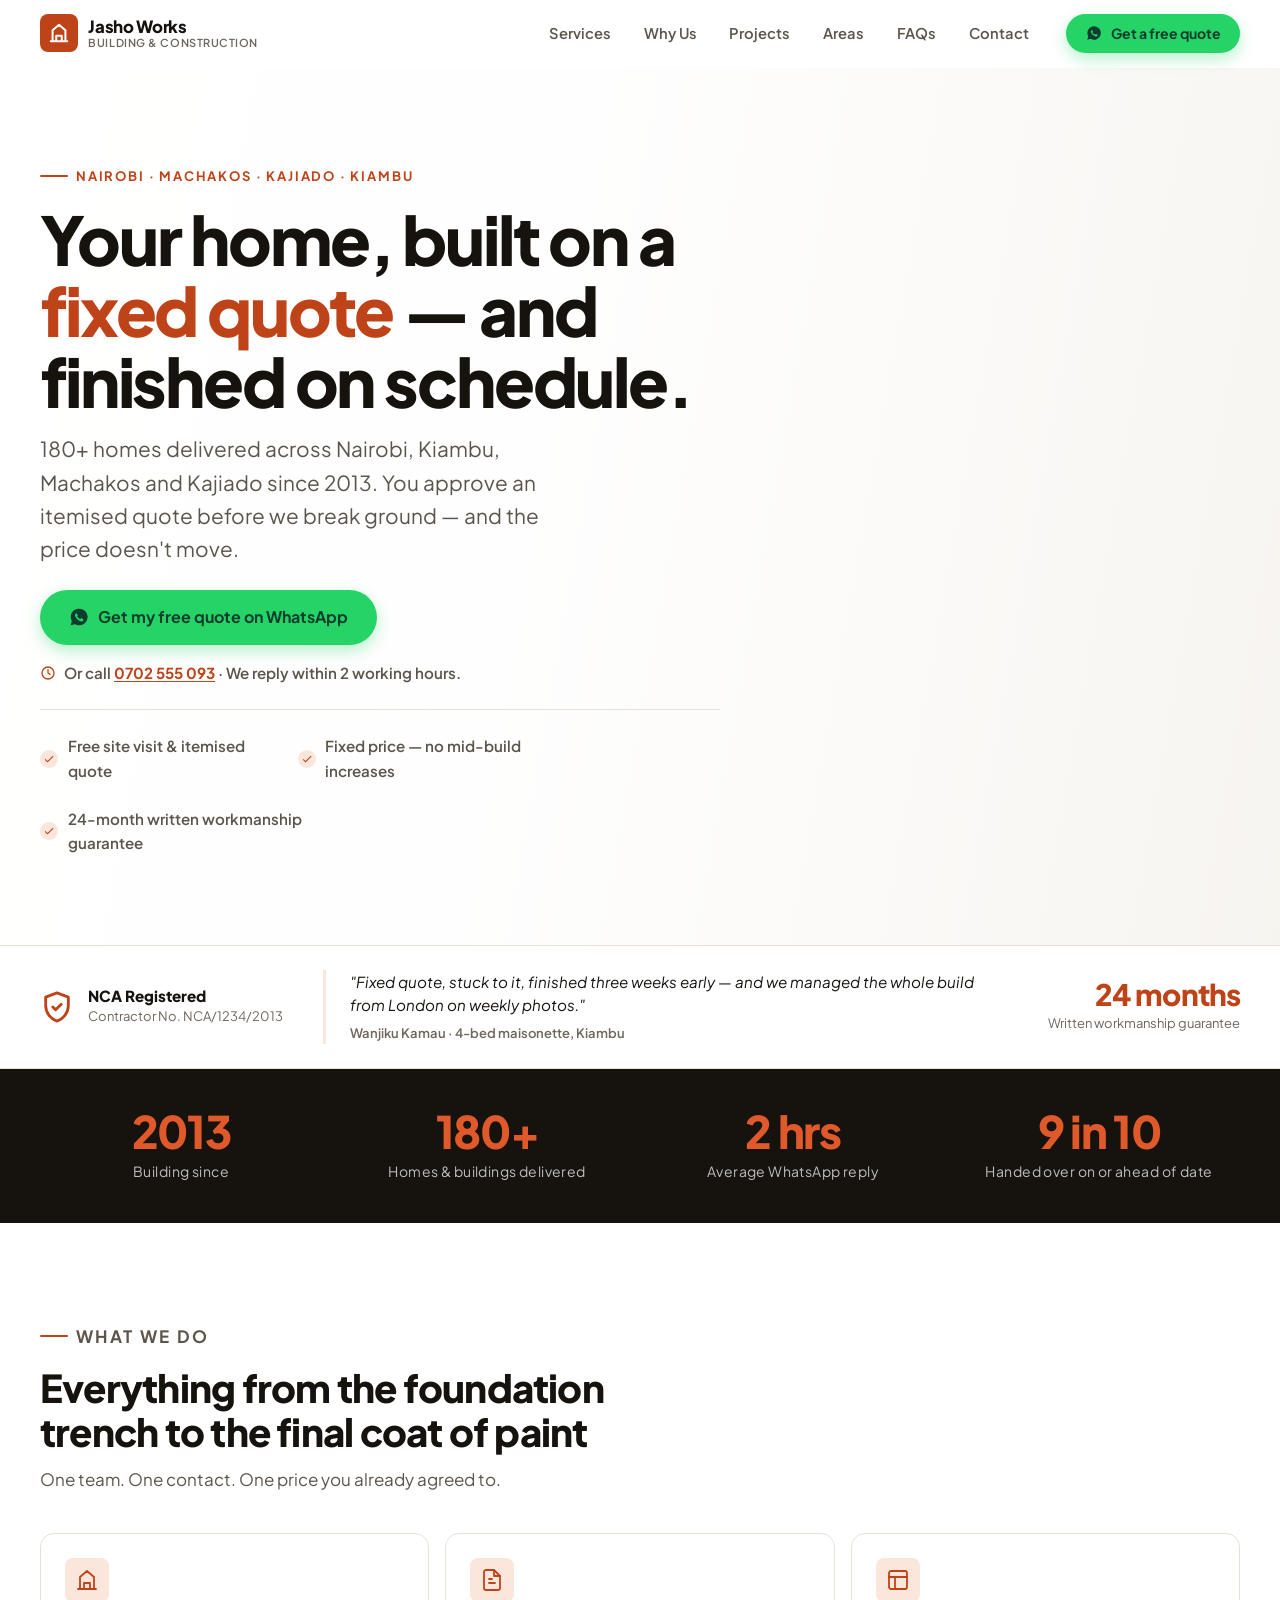
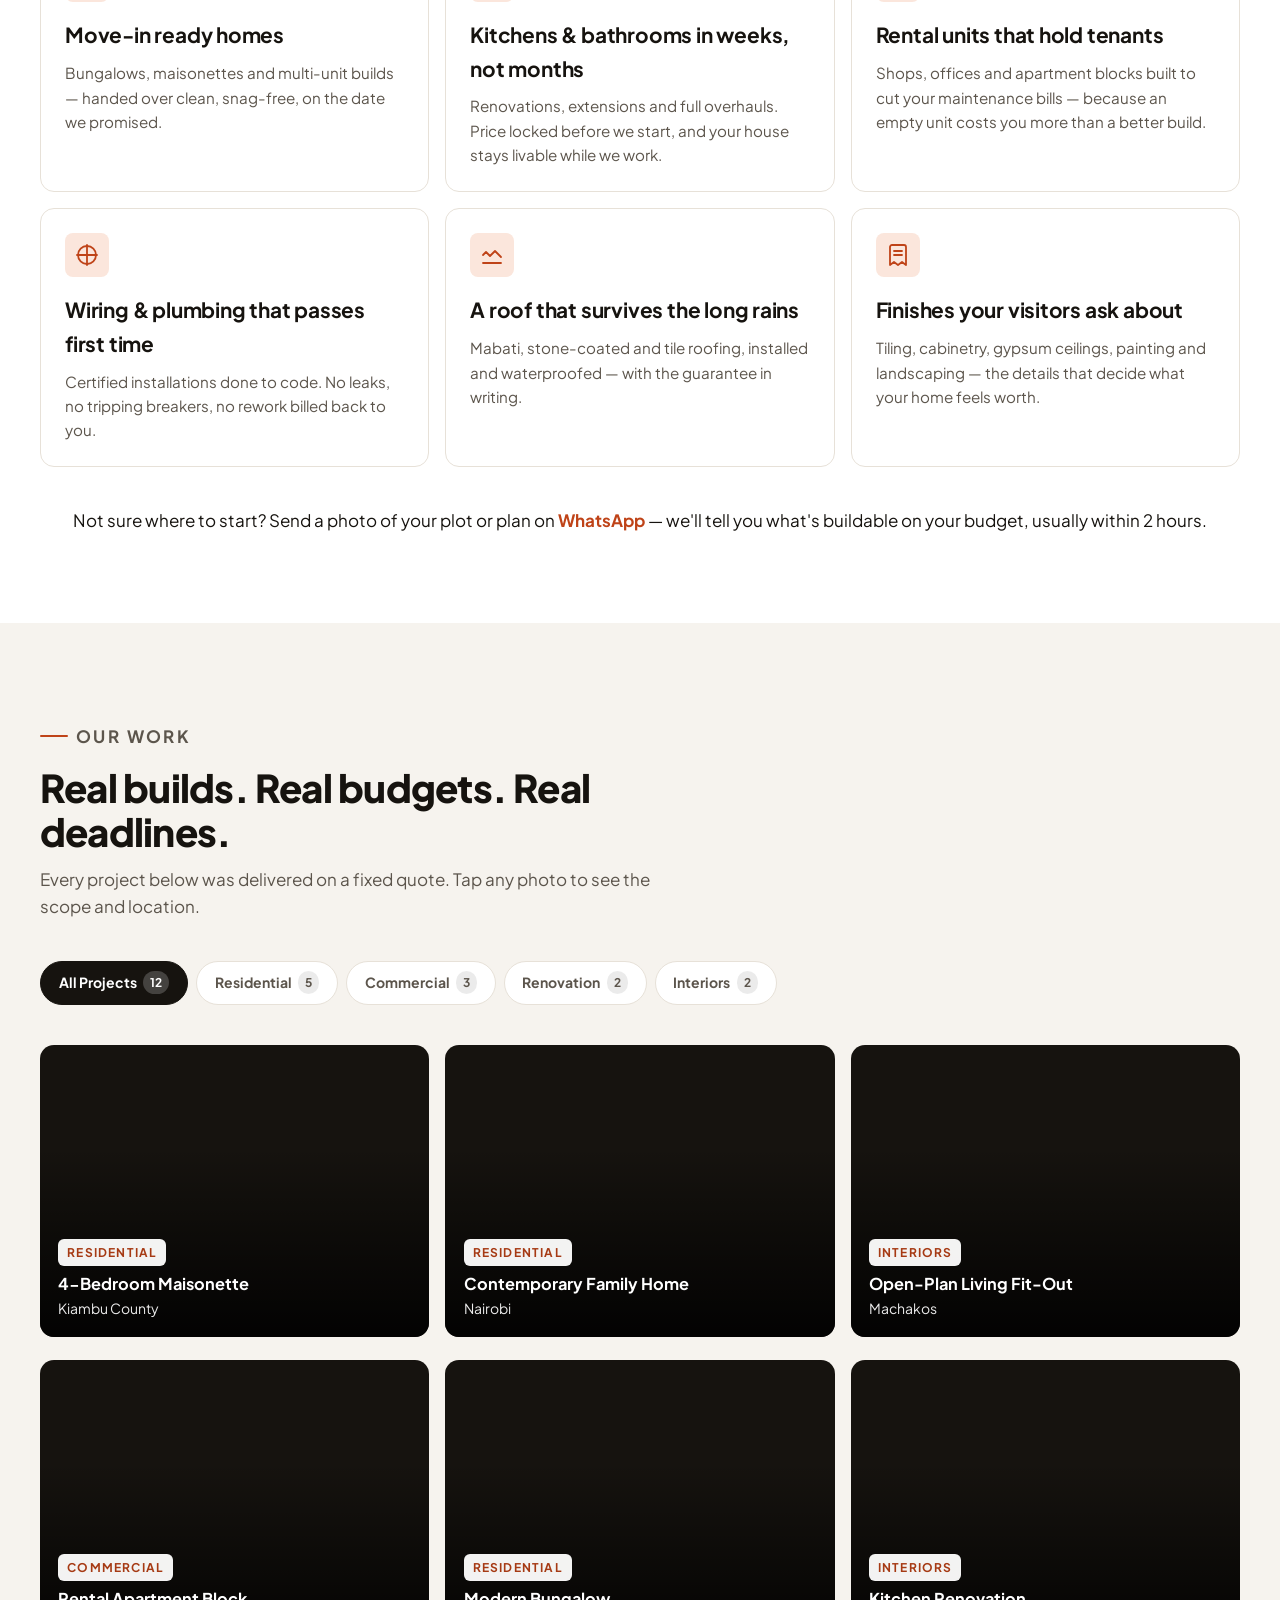
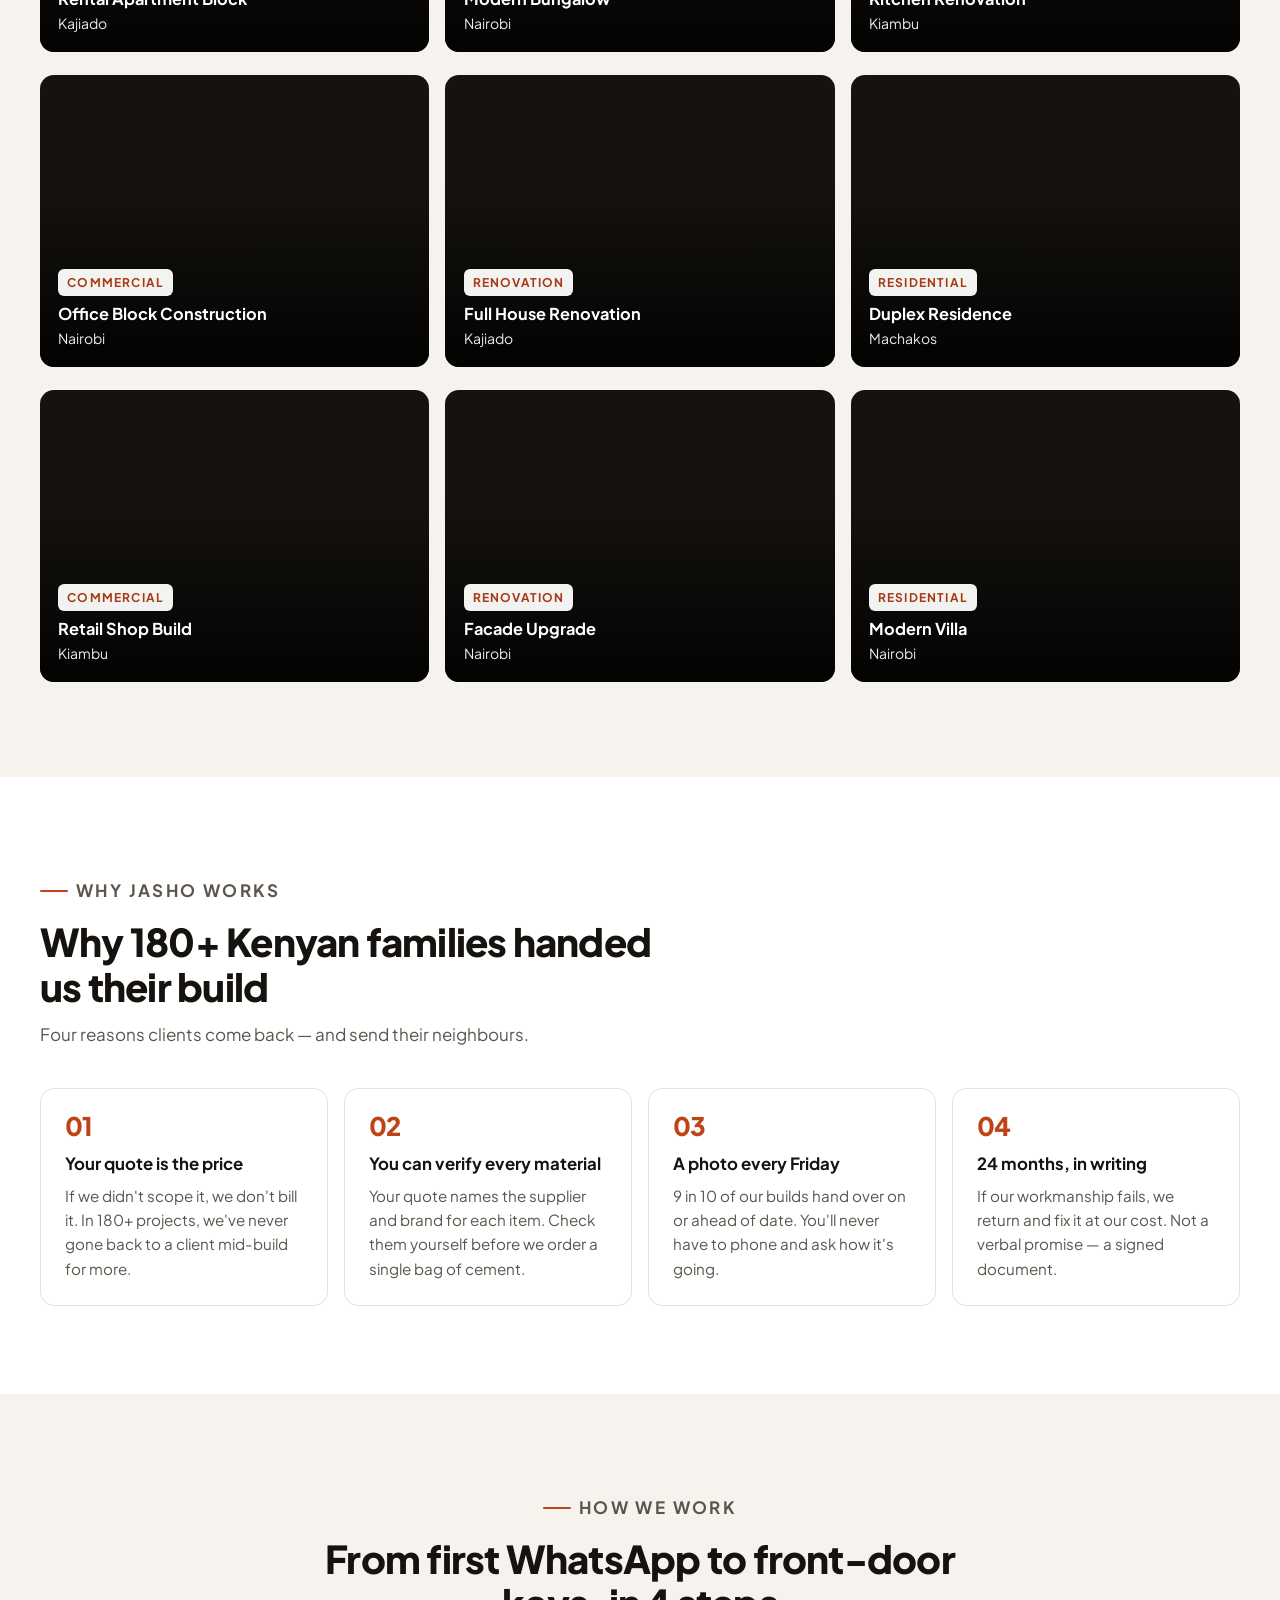
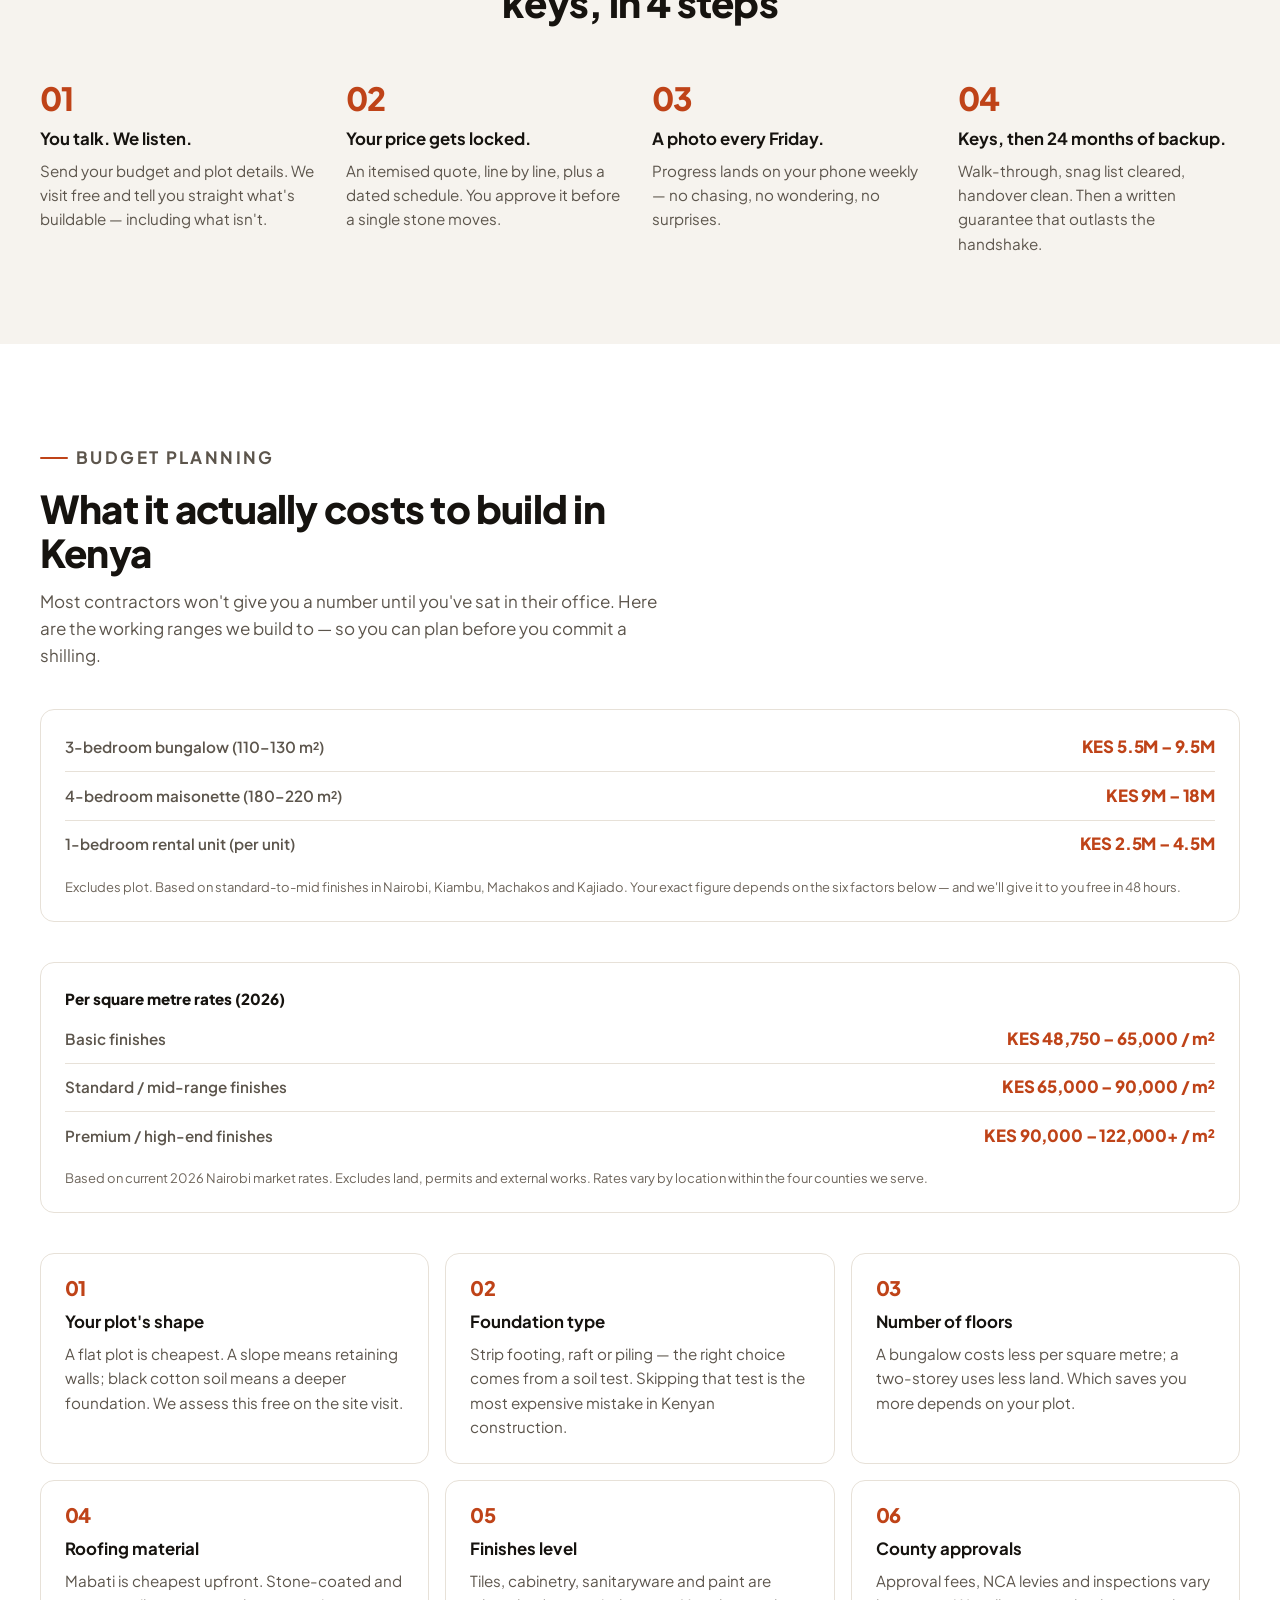
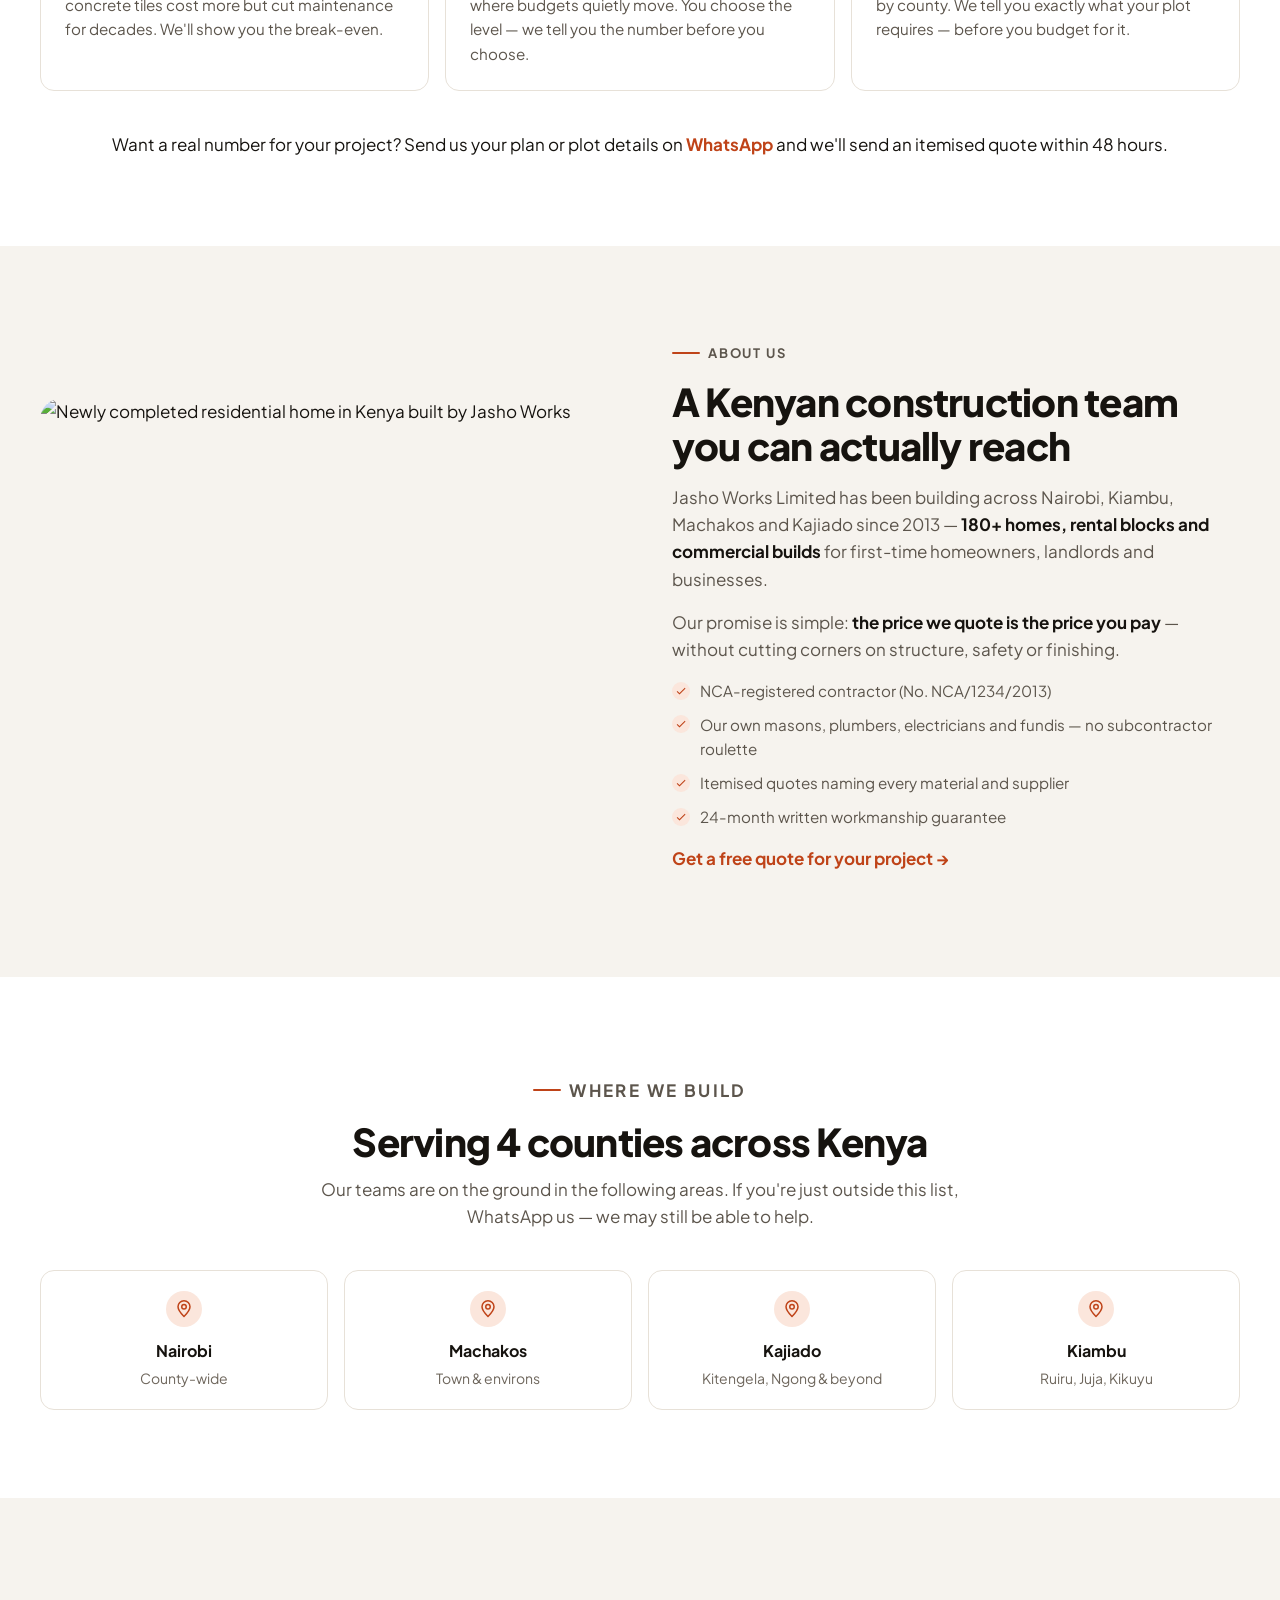
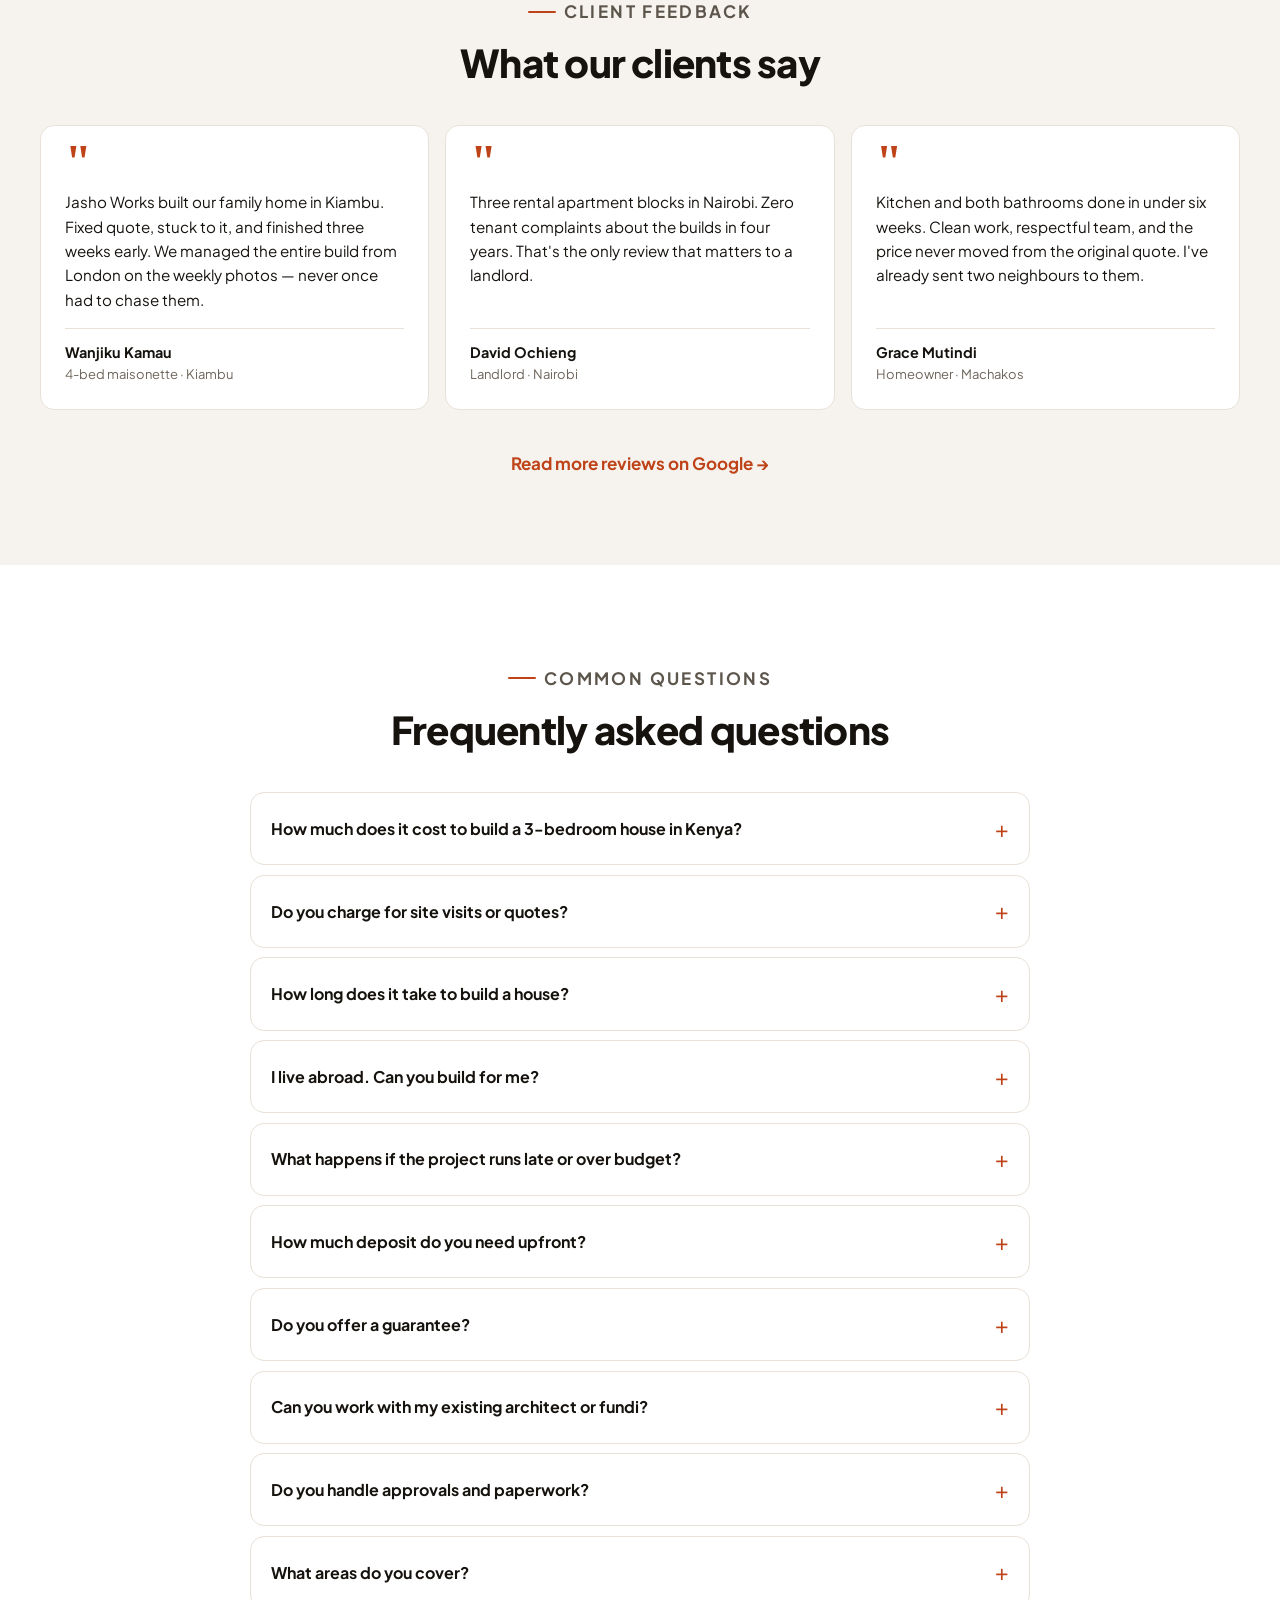
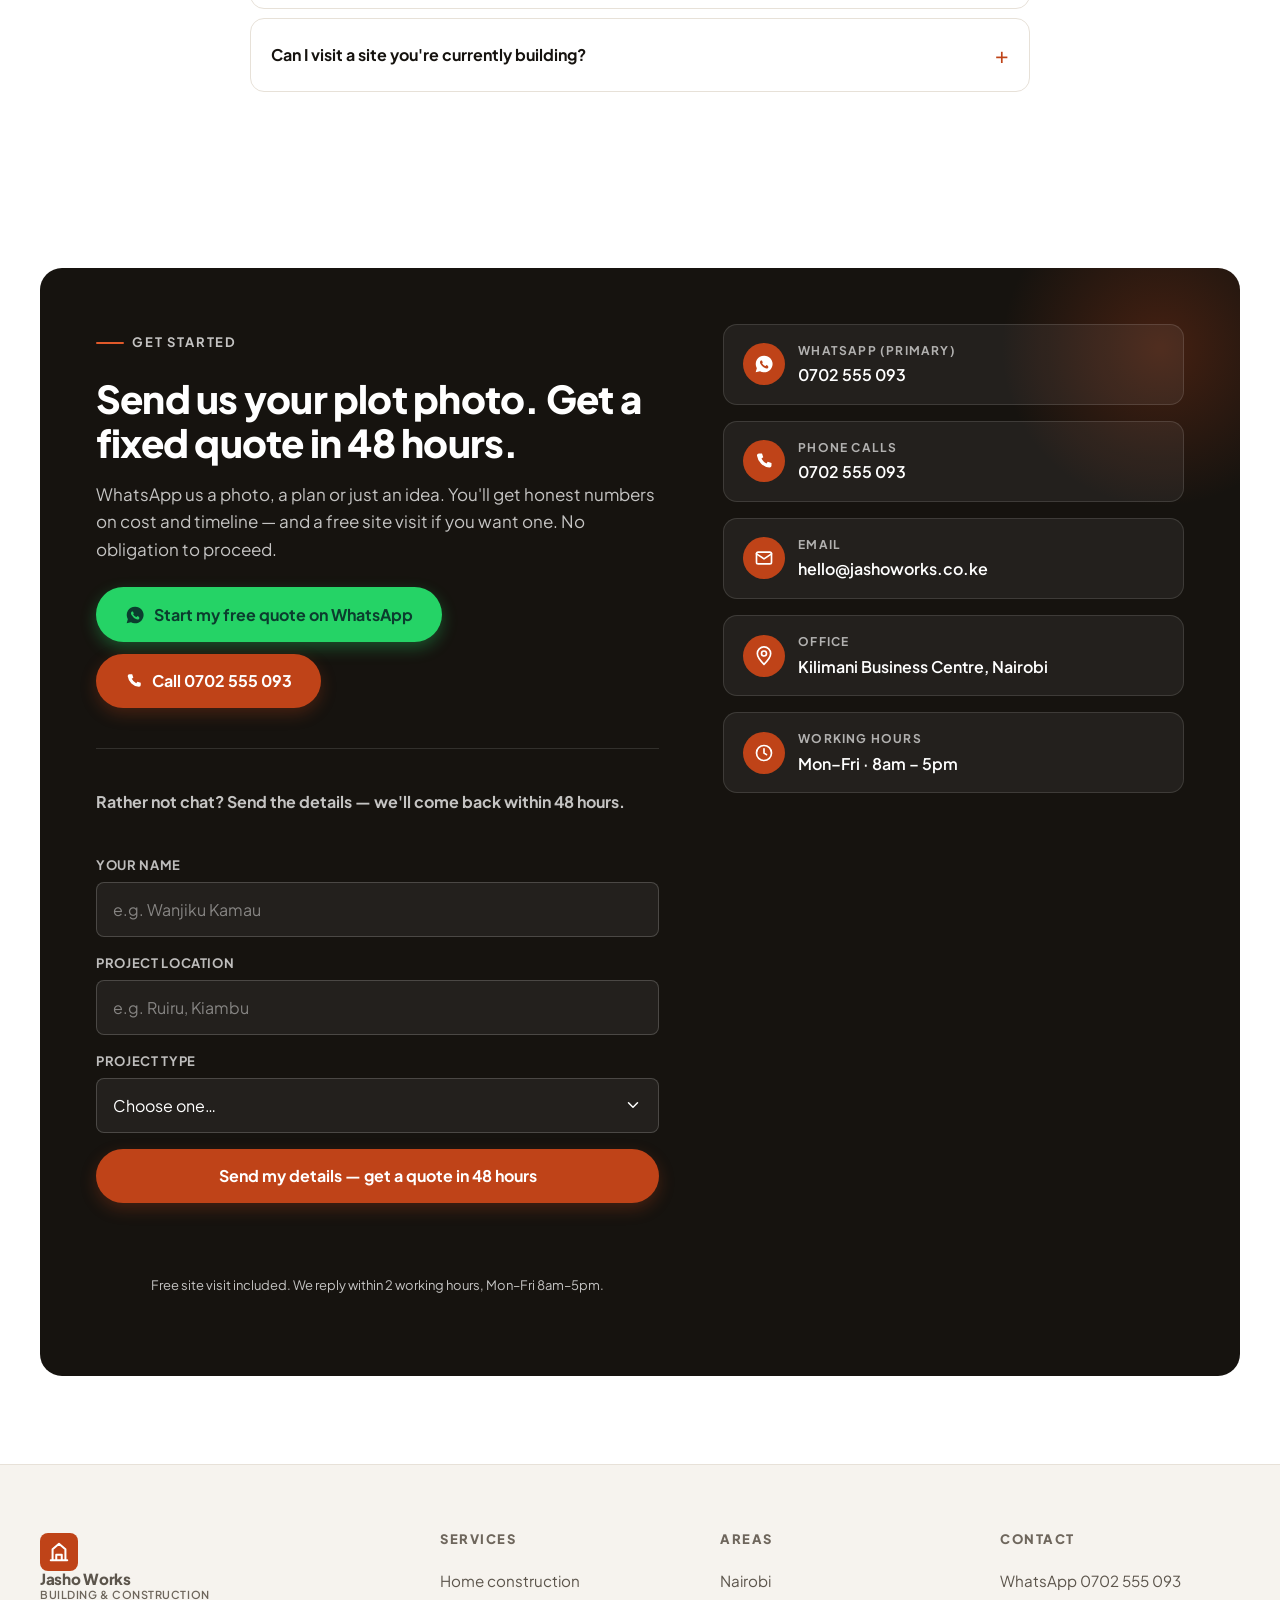
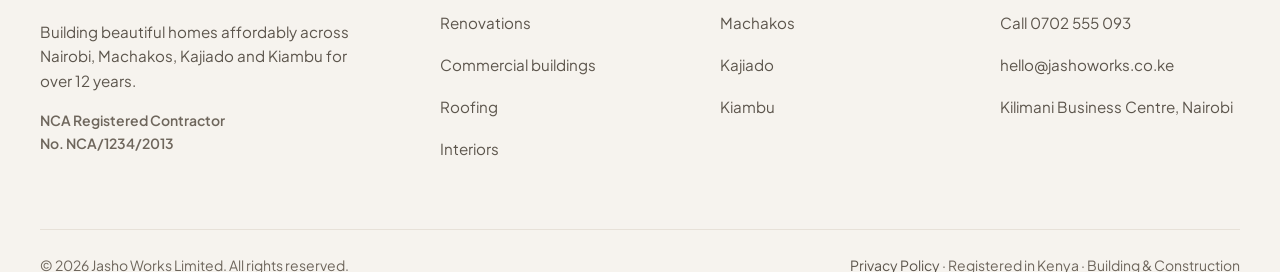
==== commit 2200e2b1: "Add files via upload" ====
--- a/index.html
+++ b/index.html
@@ -1,8 +1,11 @@
 <!DOCTYPE html>
-<html lang="en-KE">
+<html lang="en-KE" class="no-js">
 <head>
 <meta charset="utf-8">
 <meta name="viewport" content="width=device-width, initial-scale=1">
+
+<!-- FIX (audit §2.2): limit referrer leakage to third-party image/font hosts -->
+<meta name="referrer" content="strict-origin-when-cross-origin">
 
 <title>Jasho Works | Affordable Home Construction in Kenya</title>
 
@@ -17,13 +20,21 @@
 <meta property="og:title" content="Jasho Works Limited | Affordable Home Construction in Kenya">
 <meta property="og:description" content="Beautiful homes, built affordably. 12 years of trusted construction across Nairobi, Machakos, Kajiado and Kiambu.">
 <meta property="og:url" content="https://www.jashoworks.co.ke/">
-<meta property="og:image" content="https://images.unsplash.com/photo-1564013799919-ab600027ffc6?auto=format&fit=crop&w=1200&q=75">
+<!-- FIX (audit §7): OG image now cropped to the canonical 1200×630 ratio -->
+<meta property="og:image" content="https://images.unsplash.com/photo-1564013799919-ab600027ffc6?auto=format&fit=crop&w=1200&h=630&q=75">
 <meta property="og:image:width" content="1200">
-<meta property="og:image:height" content="900">
+<meta property="og:image:height" content="630">
 <meta name="twitter:card" content="summary_large_image">
 
 <link rel="icon" href="data:image/svg+xml,%3Csvg xmlns='http://www.w3.org/2000/svg' viewBox='0 0 24 24'%3E%3Crect width='24' height='24' rx='5' fill='%23bf4318'/%3E%3Cpath d='M6 13h12v3H6zm0-5h12v3H6z' fill='%23fff'/%3E%3C/svg%3E">
 <link rel="apple-touch-icon" href="img/apple-touch-icon.png">
+
+<!-- FIX (audit §3.4): load the declared 'Plus Jakarta Sans' font. If you'd
+     rather self-host (best for privacy), drop these two lines and add
+     @font-face rules pointing at /fonts/*.woff2 instead. -->
+<link rel="preconnect" href="https://fonts.googleapis.com">
+<link rel="preconnect" href="https://fonts.gstatic.com" crossorigin>
+<link rel="stylesheet" href="https://fonts.googleapis.com/css2?family=Plus+Jakarta+Sans:wght@400;600;700;800&display=swap">
 
 <link rel="preconnect" href="https://images.unsplash.com">
 
@@ -47,7 +58,7 @@
   "url": "https://www.jashoworks.co.ke/",
   "telephone": "+254702555093",
   "email": "hello@jashoworks.co.ke",
-  "image": "https://images.unsplash.com/photo-1564013799919-ab600027ffc6?auto=format&fit=crop&w=1200&q=75",
+  "image": "https://images.unsplash.com/photo-1564013799919-ab600027ffc6?auto=format&fit=crop&w=1200&h=630&q=75",
   "priceRange": "KES",
   "currenciesAccepted": "KES",
   "paymentAccepted": "Cash, M-Pesa, Bank Transfer",
@@ -74,11 +85,6 @@
     { "@type": "OpeningHoursSpecification", "dayOfWeek": ["Monday","Tuesday","Wednesday","Thursday","Friday"], "opens": "08:00", "closes": "17:00" }
   ],
   "foundingDate": "2013",
-  "hasCredential": {
-    "@type": "EducationalOccupationalCredential",
-    "credentialCategory": "National Construction Authority Contractor Registration",
-    "identifier": "NCA/1234/2013"
-  },
   "sameAs": [
     "https://www.google.com/maps/place/jasho-works",
     "https://www.facebook.com/jashoworks",
@@ -127,7 +133,10 @@
         <li><a href="#faq">FAQs</a></li>
         <li><a href="#contact">Contact</a></li>
       </ul>
+      <!-- FIX (audit §1.4): data-wa drives the WhatsApp link via JS; static
+           href stays as the no-JS fallback. -->
       <a class="btn btn--whatsapp nav__cta"
+         data-wa="Hi Jasho Works, I'd like a free quote for a construction project."
          href="https://wa.me/254702555093?text=Hi%20Jasho%20Works%2C%20I%27d%20like%20a%20free%20quote%20for%20a%20construction%20project."
          rel="noopener" target="_blank">
         <svg viewBox="0 0 24 24" fill="currentColor" width="16" height="16" aria-hidden="true">
@@ -174,6 +183,7 @@
 
         <div class="hero__actions">
           <a class="btn btn--whatsapp btn--lg"
+             data-wa="Hi Jasho Works, I'd like a free quote."
              href="https://wa.me/254702555093?text=Hi%20Jasho%20Works%2C%20I%27d%20like%20a%20free%20quote."
              rel="noopener" target="_blank">
             <svg viewBox="0 0 24 24" fill="currentColor" width="20" height="20" aria-hidden="true">
@@ -211,6 +221,7 @@
         </svg>
         <div>
           <strong>NCA Registered</strong>
+          <!-- TODO (audit §2.4): verify this registration number before launch -->
           <span>Contractor No. NCA/1234/2013</span>
         </div>
       </div>
@@ -323,7 +334,9 @@
 
       <p class="section__foot">
         Not sure where to start? Send a photo of your plot or plan on
-        <a class="link-arrow" href="https://wa.me/254702555093?text=Hi%2C%20I%27d%20like%20advice%20on%20a%20construction%20project."
+        <a class="link-arrow"
+           data-wa="Hi, I'd like advice on a construction project."
+           href="https://wa.me/254702555093?text=Hi%2C%20I%27d%20like%20advice%20on%20a%20construction%20project."
            rel="noopener" target="_blank">WhatsApp</a>
         — we'll tell you what's buildable on your budget, usually within 2 hours.
       </p>
@@ -359,7 +372,10 @@
 
       <p class="visually-hidden" role="status" data-gallery-status></p>
 
-      <ul class="gallery" data-gallery data-limit="6" aria-live="polite">
+      <!-- FIX (audit §6): removed aria-live from the <ul> — the role="status"
+           paragraph above already announces filter results. Also added the
+           id the toggle's aria-controls attribute now points at. -->
+      <ul class="gallery" id="project-gallery" data-gallery data-limit="6">
         <li>
           <button class="project" type="button" data-cat="residential"
                   data-img="https://images.unsplash.com/photo-1600585154340-be6161a56a0c?auto=format&fit=crop&w=1600&q=80"
@@ -579,8 +595,9 @@
       </ul>
 
       <p class="gallery-toggle-wrap">
+        <!-- FIX (audit §1.5): aria-controls now points at the actual <ul> -->
         <button class="btn btn--ghost gallery-toggle" type="button"
-                data-gallery-toggle aria-expanded="false" aria-controls="projects">
+                data-gallery-toggle aria-expanded="false" aria-controls="project-gallery">
           Show all 12 projects
         </button>
       </p>
@@ -588,7 +605,9 @@
   </section>
 
   <!-- ===================== LIGHTBOX ===================== -->
-  <div class="lightbox" data-lightbox role="dialog" aria-modal="true" aria-label="Project image viewer" hidden>
+  <!-- FIX (audit §3.3): `hidden` removed — CSS visibility handles state
+       so the opacity/visibility transition can play. -->
+  <div class="lightbox" data-lightbox role="dialog" aria-modal="true" aria-label="Project image viewer">
     <button class="lightbox__close" type="button" data-lightbox-close aria-label="Close image viewer">
       <svg viewBox="0 0 24 24" fill="none" stroke="currentColor" stroke-width="2" stroke-linecap="round" width="22" height="22" aria-hidden="true">
         <path d="M18 6 6 18M6 6l12 12"/>
@@ -744,7 +763,9 @@
 
       <p class="section__foot">
         Want a real number for your project? Send us your plan or plot details on
-        <a class="link-arrow" href="https://wa.me/254702555093?text=Hi%20Jasho%20Works%2C%20I%27d%20like%20a%20cost%20estimate%20for%20my%20project."
+        <a class="link-arrow"
+           data-wa="Hi Jasho Works, I'd like a cost estimate for my project."
+           href="https://wa.me/254702555093?text=Hi%20Jasho%20Works%2C%20I%27d%20like%20a%20cost%20estimate%20for%20my%20project."
            rel="noopener" target="_blank">WhatsApp</a>
         and we'll send an itemised quote within 48 hours.
       </p>
@@ -964,6 +985,7 @@
           </p>
           <div class="cta-actions">
             <a class="btn btn--whatsapp btn--lg"
+               data-wa="Hi Jasho Works, I'd like to discuss a project."
                href="https://wa.me/254702555093?text=Hi%20Jasho%20Works%2C%20I%27d%20like%20to%20discuss%20a%20project."
                rel="noopener" target="_blank">
               <svg viewBox="0 0 24 24" fill="currentColor" width="20" height="20" aria-hidden="true">
@@ -979,20 +1001,21 @@
             </a>
           </div>
 
-          <form class="quote-form" data-quote-form
-                action="mailto:hello@jashoworks.co.ke" method="post" enctype="text/plain">
+          <!-- FIX (audit §2.3): dropped the non-functional mailto action —
+               the form is now intercepted by JS, with a noscript fallback. -->
+          <form class="quote-form" data-quote-form novalidate>
             <p class="quote-form__title">Rather not chat? Send the details — we'll come back within 48 hours.</p>
 
             <label class="field">
               <span class="field__label">Your name</span>
               <input type="text" name="name" autocomplete="name" required
-                     placeholder="e.g. Wanjiku Kamau">
+                     maxlength="80" placeholder="e.g. Wanjiku Kamau">
             </label>
 
             <label class="field">
               <span class="field__label">Project location</span>
               <input type="text" name="location" autocomplete="address-level2" required
-                     placeholder="e.g. Ruiru, Kiambu">
+                     maxlength="120" placeholder="e.g. Ruiru, Kiambu">
             </label>
 
             <label class="field">
@@ -1012,9 +1035,21 @@
               Send my details — get a quote in 48 hours
             </button>
 
+            <!-- FIX (audit §4.1): visible live status for form feedback -->
+            <p class="quote-form__status" data-quote-status role="status" aria-live="polite"></p>
+
             <p class="quote-form__note">
               Free site visit included. We reply within 2 working hours, Mon–Fri 8am–5pm.
             </p>
+
+            <noscript>
+              <p class="quote-form__noscript">
+                This form needs JavaScript to send via WhatsApp. Please reach us directly:
+                <a href="https://wa.me/254702555093">WhatsApp 0702 555 093</a> ·
+                <a href="tel:+254702555093">call 0702 555 093</a> ·
+                <a href="mailto:hello@jashoworks.co.ke">hello@jashoworks.co.ke</a>
+              </p>
+            </noscript>
           </form>
         </div>
 
@@ -1114,7 +1149,9 @@
       </div>
 
       <div class="footer-col">
-        <h2 class="footer-col__title">Services</h2>
+        <!-- FIX (audit §6): footer column titles demoted to <h3> so they
+             don't pollute the document outline alongside section headings. -->
+        <h3 class="footer-col__title">Services</h3>
         <ul>
           <li><a href="#services">Home construction</a></li>
           <li><a href="#services">Renovations</a></li>
@@ -1125,7 +1162,7 @@
       </div>
 
       <div class="footer-col">
-        <h2 class="footer-col__title">Areas</h2>
+        <h3 class="footer-col__title">Areas</h3>
         <ul>
           <li><a href="#areas">Nairobi</a></li>
           <li><a href="#areas">Machakos</a></li>
@@ -1135,9 +1172,13 @@
       </div>
 
       <div class="footer-col">
-        <h2 class="footer-col__title">Contact</h2>
+        <h3 class="footer-col__title">Contact</h3>
         <ul>
-          <li><a href="https://wa.me/254702555093" rel="noopener" target="_blank">WhatsApp 0702 555 093</a></li>
+          <li>
+            <a data-wa="Hi Jasho Works, I'd like a free quote."
+               href="https://wa.me/254702555093?text=Hi%20Jasho%20Works%2C%20I%27d%20like%20a%20free%20quote."
+               rel="noopener" target="_blank">WhatsApp 0702 555 093</a>
+          </li>
           <li><a href="tel:+254702555093">Call 0702 555 093</a></li>
           <li><a href="mailto:hello@jashoworks.co.ke">hello@jashoworks.co.ke</a></li>
           <li><a href="https://maps.google.com/?q=Kilimani+Business+Centre+Nairobi" rel="noopener" target="_blank">Kilimani Business Centre, Nairobi</a></li>
@@ -1157,6 +1198,7 @@
 
 <!-- ===================== STICKY WHATSAPP (mobile) ===================== -->
 <a class="sticky-wa"
+   data-wa="Hi Jasho Works, I'd like a free quote."
    href="https://wa.me/254702555093?text=Hi%20Jasho%20Works%2C%20I%27d%20like%20a%20free%20quote."
    rel="noopener" target="_blank"
    aria-label="Get a free construction quote on WhatsApp">
--- a/style.css
+++ b/style.css
@@ -8,19 +8,19 @@
      5. Page sections (header, hero, footer, etc.)
      6. Utilities & motion preferences
 
-   CHANGELOG
-   - Removed dead rules (.section--dark, .btn--dark) and unused tokens
-   - FIX: gallery [data-extra] items now show on desktop
-   - Added back-to-top button styles
-   - Added scroll-reveal + hero entrance animations
-   - Added nav-link underline micro-interaction
-   - WhatsApp button uses dark text on brand green (6.16:1)
-   - CRO v2: added .cost-anchor styles
-   - CRO v2: added .hero__promise a link styling
-   - CRO v3: updated hero image + OG meta
-   - CRO v3: added real 2026 pricing to cost anchor and FAQ
-   - CRO v3: added per-square-metre reference table
-   - CRO v3: added .cost-anchor__heading for table titles
+   CHANGELOG — audit fixes
+   - FIX §1.1: added .hero__bg / .hero__scrim — hero image now positions
+     absolutely with a readable gradient overlay
+   - FIX §1.2: removed the two-column .hero__inner grid; copy now capped
+     at 680px on desktop instead of taking half the row
+   - FIX §1.5: removed .gallery-toggle[aria-expanded="true"] { display: none }
+     so the "Show fewer projects" state is reachable
+   - FIX §3.1: restored :focus-visible outline on form fields
+   - FIX §3.2: removed dead .hero__media and .btn--outline rules
+   - FIX §3.3: lightbox now animates via opacity/visibility (no 200 ms dead state)
+   - FIX §3.5: wrapped backdrop-filter in @supports
+   - ADD: .quote-form__status and .quote-form__noscript styles
+   - ADD: .faq--spaced and .footer-bottom--flush (used by privacy.html)
    ========================================================================= */
 
 
@@ -214,9 +214,6 @@
 .btn--whatsapp { background: var(--wa); color: var(--wa-ink); box-shadow: 0 6px 16px rgba(37,211,102,.32); }
 .btn--whatsapp:hover { background: var(--wa-dark); color: var(--wa-ink); box-shadow: 0 8px 22px rgba(37,211,102,.40); }
 
-.btn--outline { border-color: var(--line); color: var(--ink); background: var(--paper); }
-.btn--outline:hover { background: var(--ink); color: #fff; border-color: var(--ink); }
-
 .btn--ghost { border-color: var(--line); background: var(--paper); color: var(--ink); }
 .btn--ghost:hover { border-color: var(--ink); }
 
@@ -276,7 +273,6 @@
 }
 .cost-anchor__note { font-size: .8125rem; color: var(--ink-mute); margin-top: .5rem; line-height: 1.55; }
 
-/* Secondary cost anchor (per m² rates) */
 .cost-anchor + .cost-anchor { margin-top: var(--space-lg); }
 
 /* ---------- Check list ---------- */
@@ -355,14 +351,21 @@
 
 .gallery-toggle-wrap { margin-top: var(--space-xl); text-align: center; }
 @media (min-width: 1000px) { .gallery-toggle-wrap { display: none; } }
-.gallery-toggle[aria-expanded="true"] { display: none; }
+/* NOTE (audit §1.5): the previous rule `.gallery-toggle[aria-expanded="true"]
+   { display: none; }` was removed — it made the collapse state unreachable. */
 
 /* ---------- Lightbox ---------- */
+/* FIX (audit §3.3): switched from display toggling to opacity/visibility so
+   the open/close transition actually plays. */
 .lightbox {
-  position: fixed; inset: 0; z-index: 200; background: rgba(15,12,9,.94);
-  display: none; align-items: center; justify-content: center; padding: 1rem;
-}
-.lightbox.is-open { display: flex; }
+  position: fixed; inset: 0; z-index: 200;
+  background: rgba(15,12,9,.94);
+  display: flex; align-items: center; justify-content: center;
+  padding: 1rem;
+  opacity: 0; visibility: hidden;
+  transition: opacity .2s var(--ease), visibility .2s var(--ease);
+}
+.lightbox.is-open { opacity: 1; visibility: visible; }
 .lightbox__img {
   max-width: min(100%, 1100px); max-height: 85vh;
   border-radius: var(--radius-md); box-shadow: var(--shadow-lg);
@@ -414,6 +417,8 @@
 
 /* ---------- FAQ ---------- */
 .faq { display: flex; flex-direction: column; gap: .6rem; }
+/* Used on privacy.html to add breathing room below the page intro. */
+.faq--spaced { margin-top: 2rem; }
 .faq details { background: var(--paper); border: 1px solid var(--line); border-radius: var(--radius-md); overflow: hidden; }
 .faq summary {
   padding: 1.1rem 1.25rem; font-weight: 700; font-size: 1rem; cursor: pointer;
@@ -460,7 +465,30 @@
   transition: border-color .2s, background .2s;
 }
 .field input::placeholder { color: rgba(255,255,255,.45); }
-.field input:focus, .field select:focus { outline: none; border-color: var(--accent); background: rgba(255,255,255,.1); }
+
+/* FIX (audit §3.1): removed bare `outline: none` so keyboard users keep a
+   visible focus indicator. Mouse-click focus is suppressed via :focus-visible
+   instead, which preserves the design intent without harming a11y. */
+.field input:focus,
+.field select:focus {
+  border-color: var(--accent);
+  background: rgba(255,255,255,.1);
+  outline: none;
+}
+.field input:focus-visible,
+.field select:focus-visible {
+  outline: 3px solid var(--accent);
+  outline-offset: 2px;
+}
+/* Browsers without :focus-visible get the outline on plain :focus too. */
+@supports not selector(:focus-visible) {
+  .field input:focus,
+  .field select:focus {
+    outline: 3px solid var(--accent);
+    outline-offset: 2px;
+  }
+}
+
 .field select {
   appearance: none;
   background-image: url("data:image/svg+xml,%3Csvg xmlns='http://www.w3.org/2000/svg' viewBox='0 0 24 24' fill='none' stroke='%23ffffff' stroke-width='2' stroke-linecap='round' stroke-linejoin='round'%3E%3Cpath d='m6 9 6 6 6-6'/%3E%3C/svg%3E");
@@ -469,6 +497,27 @@
 }
 .field select option { color: #16130f; background: #fff; }
 .quote-form__note { font-size: .8125rem; color: rgba(255,255,255,.65); text-align: center; }
+
+/* ADD (audit §4.1): visible form status + noscript fallback */
+.quote-form__status {
+  font-size: .875rem; font-weight: 600;
+  color: rgba(255,255,255,.85);
+  text-align: center; min-height: 1.25rem;
+  margin: -.25rem 0 0;
+}
+.quote-form__status[data-state="error"]   { color: #ffbfa8; }
+.quote-form__status[data-state="success"] { color: #a7f3d0; }
+
+.quote-form__noscript {
+  font-size: .875rem; line-height: 1.55; color: rgba(255,255,255,.85);
+  background: rgba(255,255,255,.06);
+  border: 1px solid rgba(255,255,255,.14);
+  padding: .85rem 1rem; border-radius: var(--radius-sm); text-align: center;
+}
+.quote-form__noscript a {
+  color: var(--accent); text-decoration: underline;
+  font-weight: 700; white-space: nowrap;
+}
 
 
 /* =========================================================================
@@ -482,11 +531,15 @@
   border-bottom: 1px solid transparent;
   transition: border-color .3s, box-shadow .3s;
 }
+/* FIX (audit §3.5): only apply backdrop-filter when the browser supports it,
+   so devices that render it slowly fall back to the opaque background. */
 @media (min-width: 900px) {
-  .site-header {
-    background: rgba(255,255,255,.88);
-    backdrop-filter: saturate(180%) blur(12px);
-    -webkit-backdrop-filter: saturate(180%) blur(12px);
+  @supports ((backdrop-filter: blur(1px)) or (-webkit-backdrop-filter: blur(1px))) {
+    .site-header {
+      background: rgba(255,255,255,.88);
+      backdrop-filter: saturate(180%) blur(12px);
+      -webkit-backdrop-filter: saturate(180%) blur(12px);
+    }
   }
 }
 .site-header.is-scrolled { border-bottom-color: var(--line); box-shadow: 0 1px 0 rgba(22,19,15,.02); }
@@ -558,14 +611,59 @@
 }
 
 /* ---------- Hero ---------- */
+/* FIX (audit §1.1 / §1.2): the hero is now a positioning context for the
+   full-bleed background image, and the copy is capped rather than squeezed
+   into a two-column grid that only had one child. */
 .hero {
   position: relative;
-  padding-block: clamp(2.5rem, 6vw, 4.5rem) clamp(3rem, 7vw, 5rem);
-  background: linear-gradient(180deg, var(--surface) 0%, var(--paper) 100%);
+  isolation: isolate;
+  padding-block: clamp(3rem, 7vw, 6rem);
   overflow: hidden;
-}
-.hero__inner { display: grid; gap: var(--space-xl); align-items: center; }
+  background: var(--surface); /* pre-image fallback while the bg loads */
+}
+
+.hero__bg {
+  position: absolute; inset: 0; z-index: 0;
+  width: 100%; height: 100%;
+  object-fit: cover;
+  object-position: center 40%;
+}
+
+/* Readability scrim. On narrow screens the copy occupies the full width,
+   so we darken top-to-bottom. On desktop the copy sits on the left, so the
+   gradient runs left-to-right and lets the image breathe on the right. */
+.hero__scrim {
+  position: absolute; inset: 0; z-index: 1;
+  background: linear-gradient(
+    180deg,
+    rgba(255,255,255,.98) 0%,
+    rgba(255,255,255,.94) 45%,
+    rgba(255,255,255,.74) 75%,
+    rgba(255,255,255,.38) 100%
+  );
+}
+@media (min-width: 900px) {
+  .hero__scrim {
+    background: linear-gradient(
+      100deg,
+      rgba(255,255,255,.98) 0%,
+      rgba(255,255,255,.93) 42%,
+      rgba(255,255,255,.55) 72%,
+      rgba(255,255,255,.12) 100%
+    );
+  }
+}
+
+.hero__inner {
+  position: relative;
+  z-index: 2;
+}
 .hero__copy { max-width: 640px; }
+@media (min-width: 900px) {
+  .hero { min-height: 640px; display: grid; align-content: center; }
+  .hero__copy { max-width: 680px; }
+}
+
 .hero h1 { font-size: var(--step-5); line-height: 1.06; letter-spacing: -.032em; font-weight: 800; margin-bottom: var(--space-md); }
 .hero h1 em { font-style: normal; color: var(--accent-text); }
 .hero__lead { font-size: var(--step-1); color: var(--ink-soft); margin-bottom: var(--space-lg); max-width: 540px; }
@@ -592,23 +690,15 @@
   background: var(--accent-soft) url("data:image/svg+xml,%3Csvg xmlns='http://www.w3.org/2000/svg' viewBox='0 0 24 24' fill='%23bf4318'%3E%3Cpath d='M9 16.2 4.8 12l-1.4 1.4L9 19 21 7l-1.4-1.4z'/%3E%3C/svg%3E") center/12px no-repeat;
 }
 
-.hero__media { position: relative; border-radius: var(--radius-lg); overflow: hidden; box-shadow: var(--shadow-lg); }
-.hero__media img { width: 100%; aspect-ratio: 4 / 3; object-fit: cover; }
-
 @media (min-width: 600px) {
   .hero__actions .btn { flex: 0 1 auto; }
   .trust-strip { flex-direction: row; flex-wrap: wrap; gap: 1.5rem; }
 }
-@media (min-width: 900px) {
-  .hero__inner { grid-template-columns: 1.05fr 1fr; gap: var(--space-2xl); }
-  .hero__media img { aspect-ratio: 5 / 6; }
-}
 
 /* Hero entrance — staggered fade + rise. Uses `translate` (not `transform`)
    so button hover transforms never conflict with the entrance animation. */
 @media (prefers-reduced-motion: no-preference) {
-  .js .hero__copy > *,
-  .js .hero__media {
+  .js .hero__copy > * {
     opacity: 0;
     animation: heroEnter .9s var(--ease) forwards;
   }
@@ -618,7 +708,6 @@
   .js .hero__copy > *:nth-child(4) { animation-delay: .26s; }
   .js .hero__copy > *:nth-child(5) { animation-delay: .33s; }
   .js .hero__copy > *:nth-child(6) { animation-delay: .40s; }
-  .js .hero__media { animation-delay: .15s; }
 
   @keyframes heroEnter {
     from { opacity: 0; translate: 0 24px; }
@@ -700,6 +789,9 @@
 @media (min-width: 700px) {
   .footer-bottom { flex-direction: row; justify-content: space-between; align-items: center; }
 }
+/* Used by privacy.html to remove the double border when the footer sits
+   directly under the page content. */
+.footer-bottom--flush { margin-top: 0; border-top: none; padding-top: 0; }
 
 /* ---------- Sticky WhatsApp (mobile, bottom-right) ---------- */
 .sticky-wa {
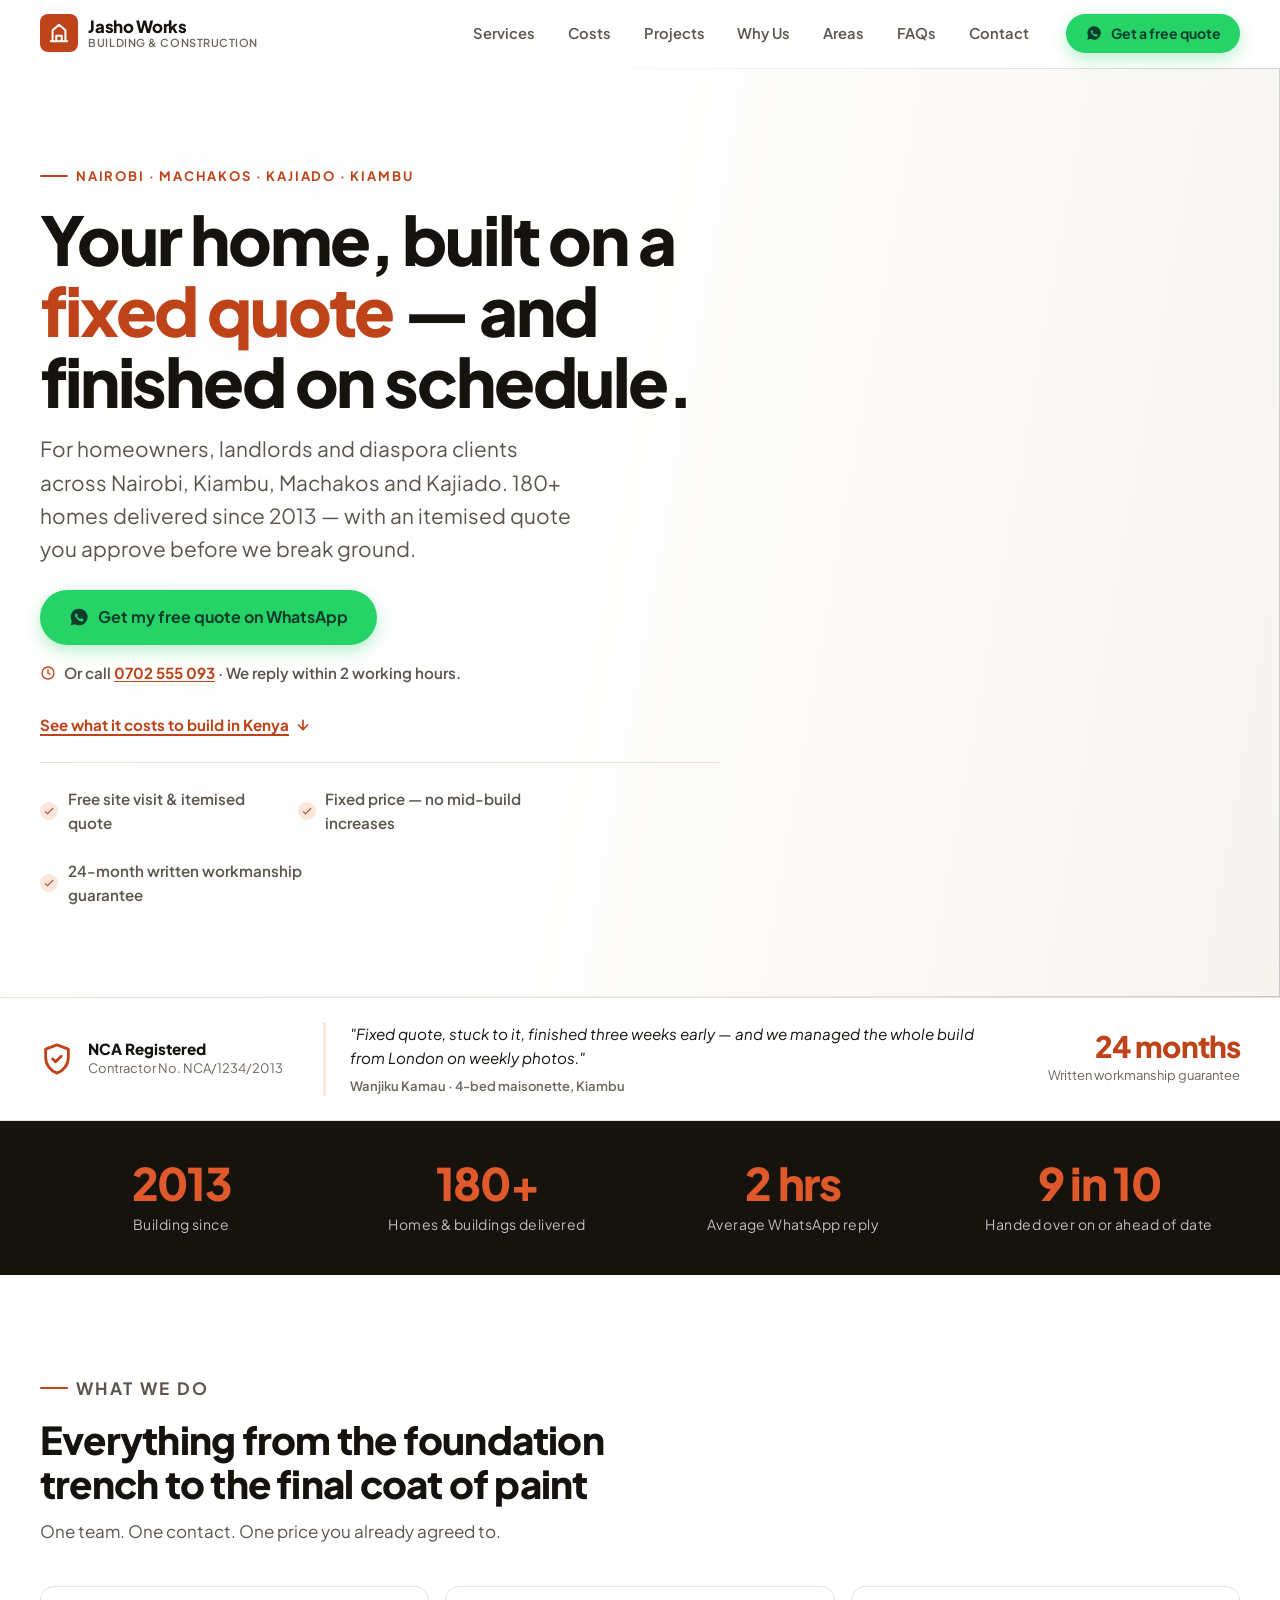
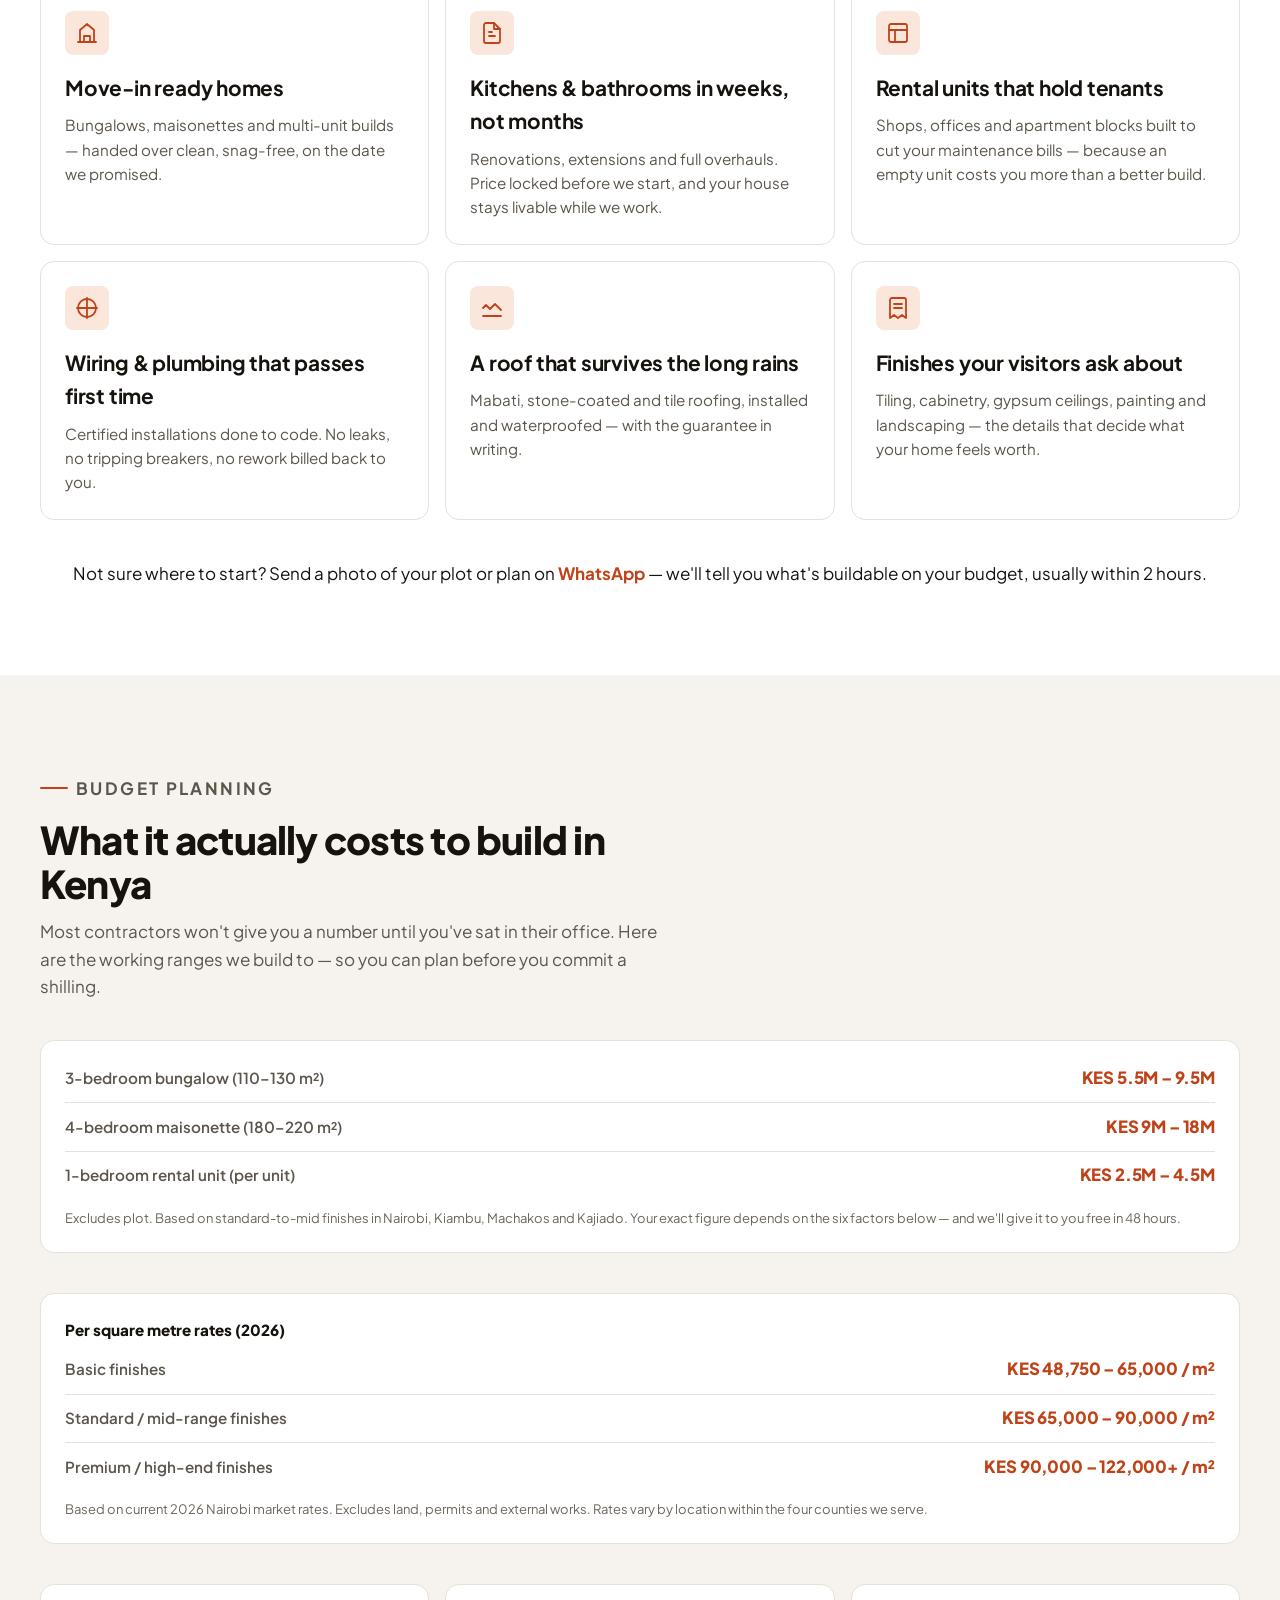
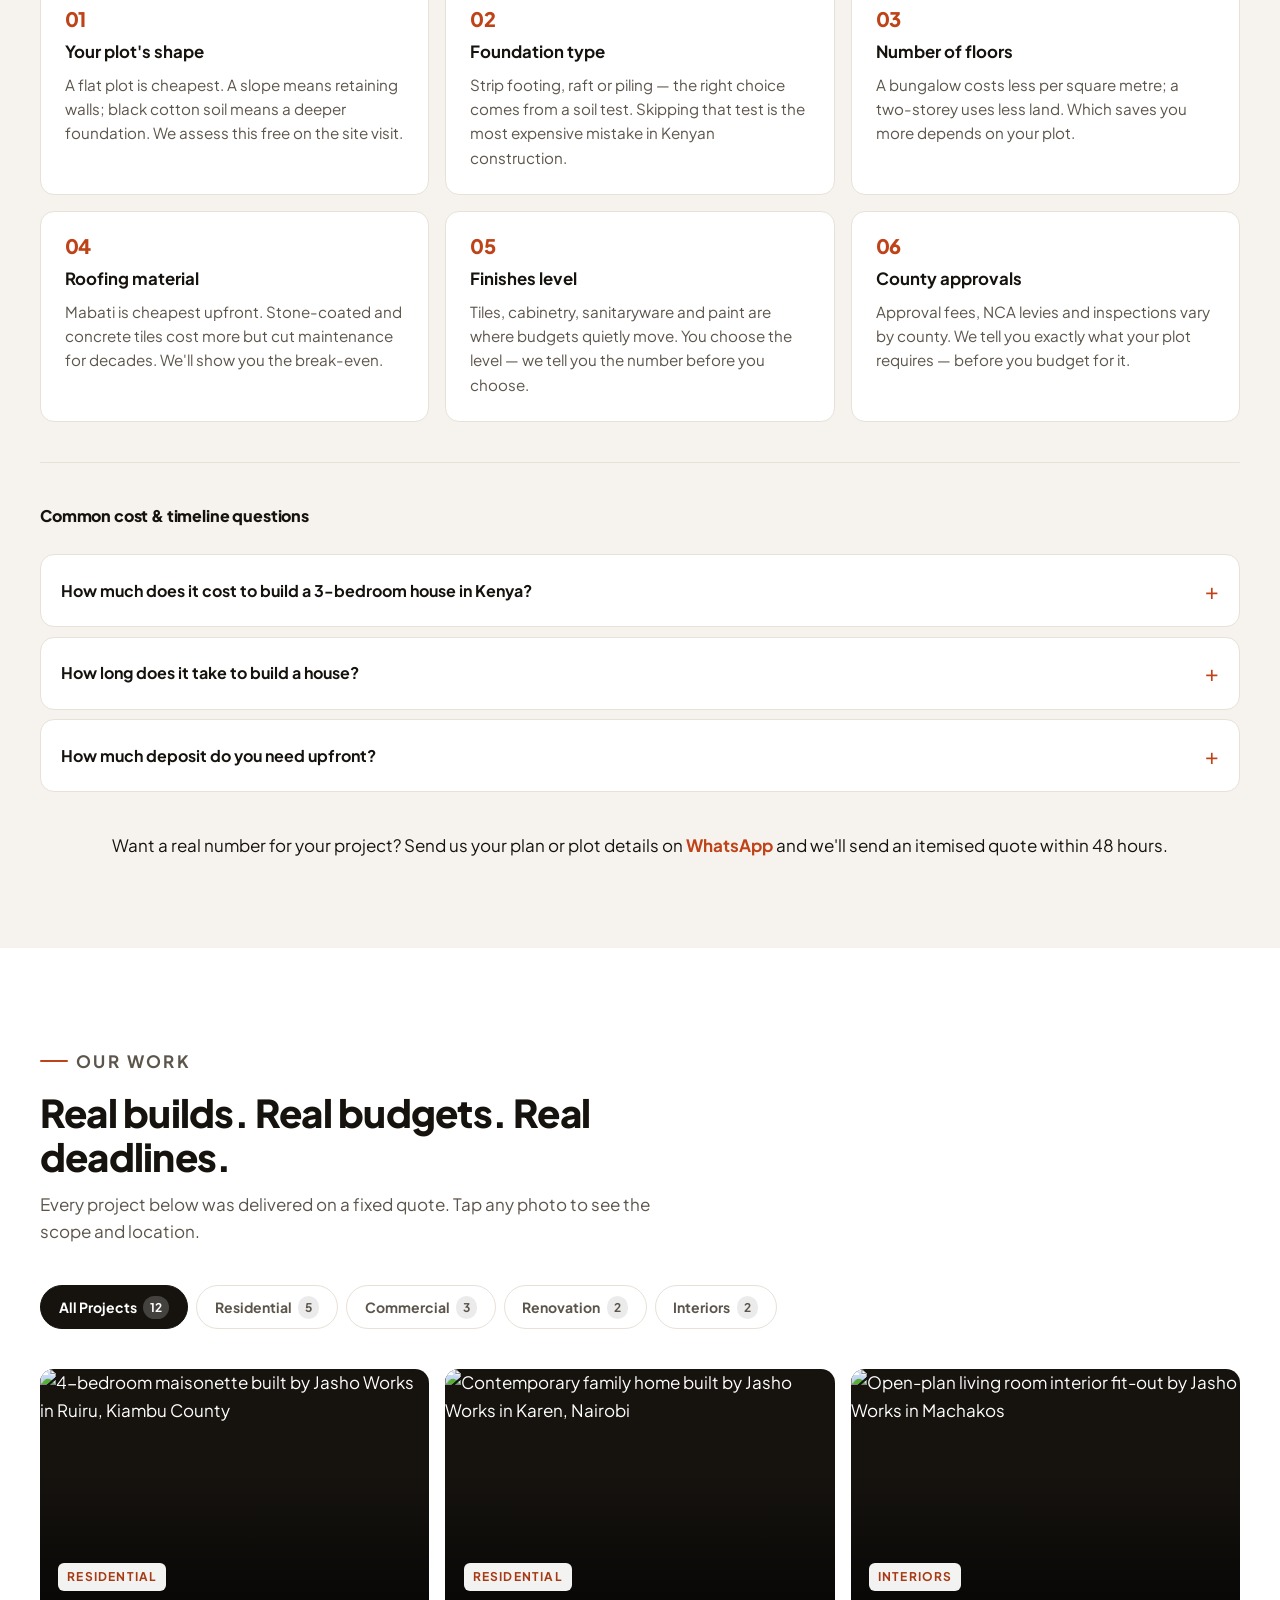
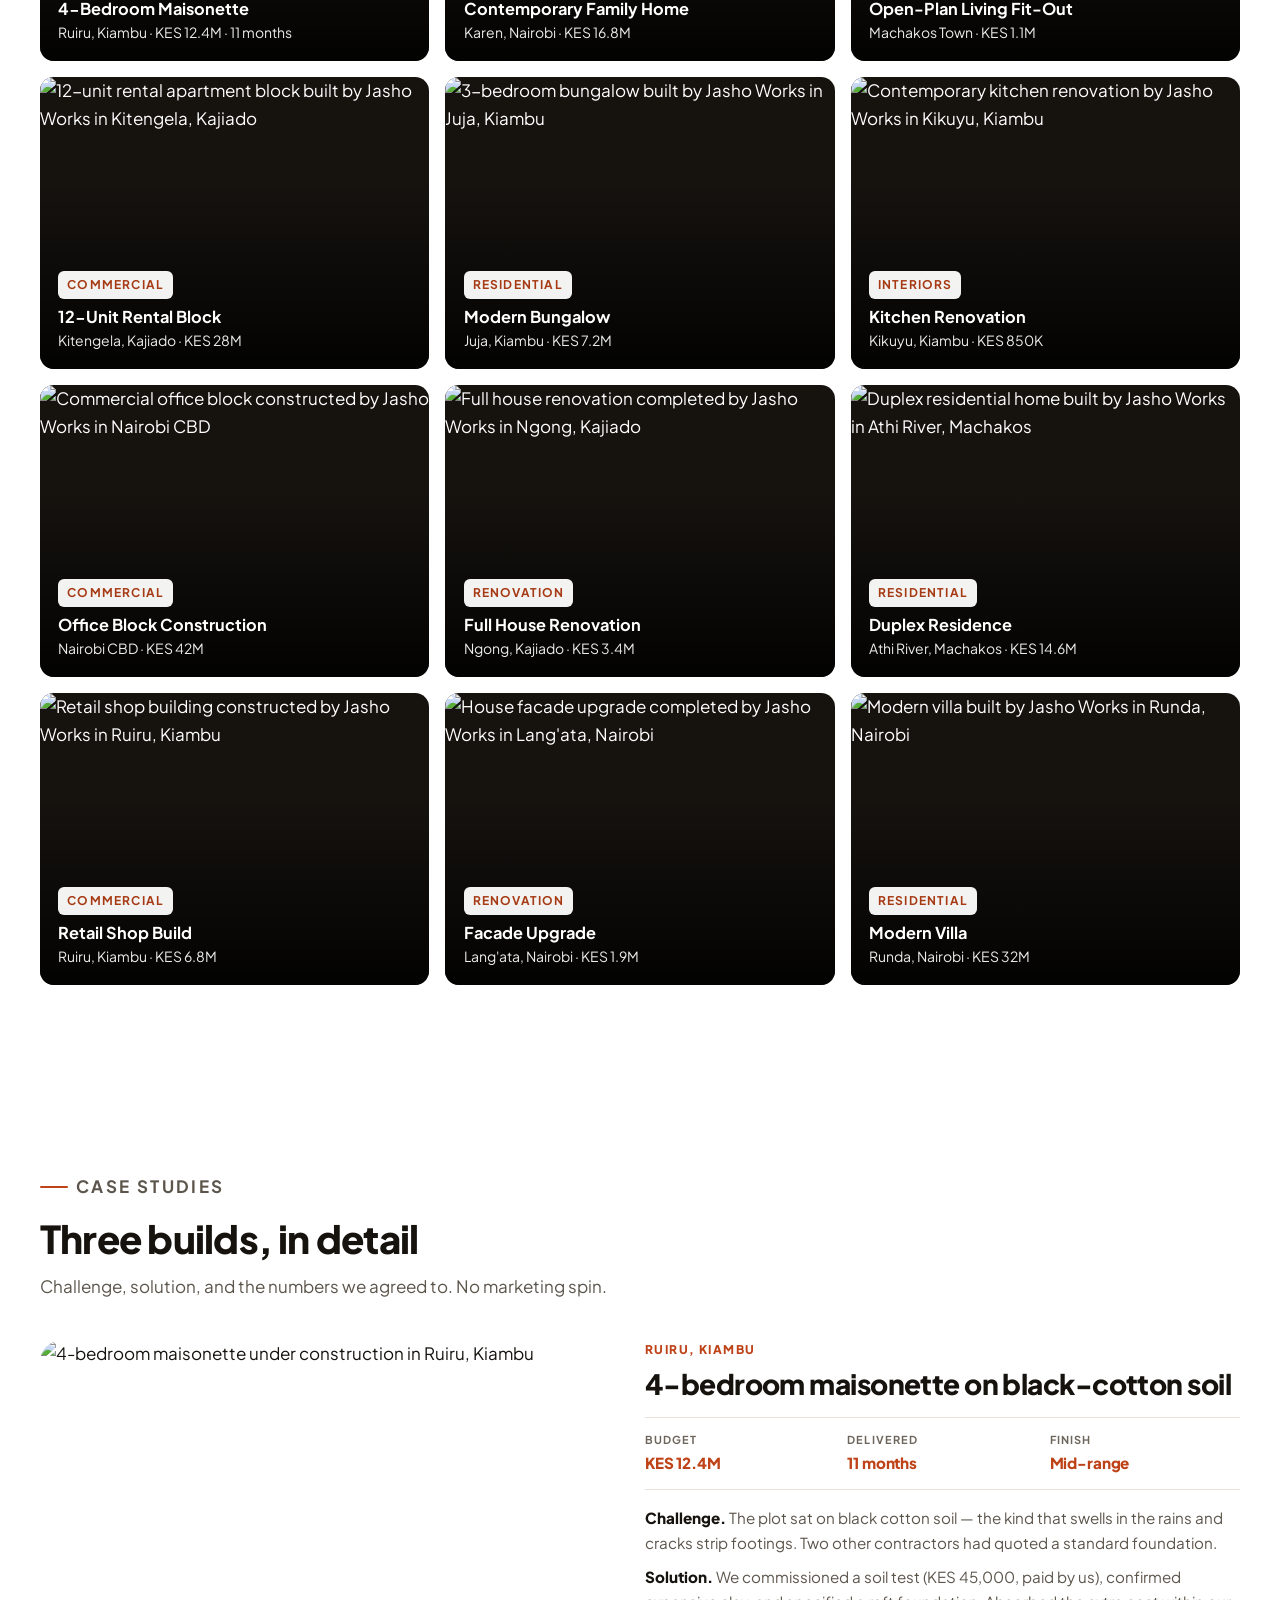
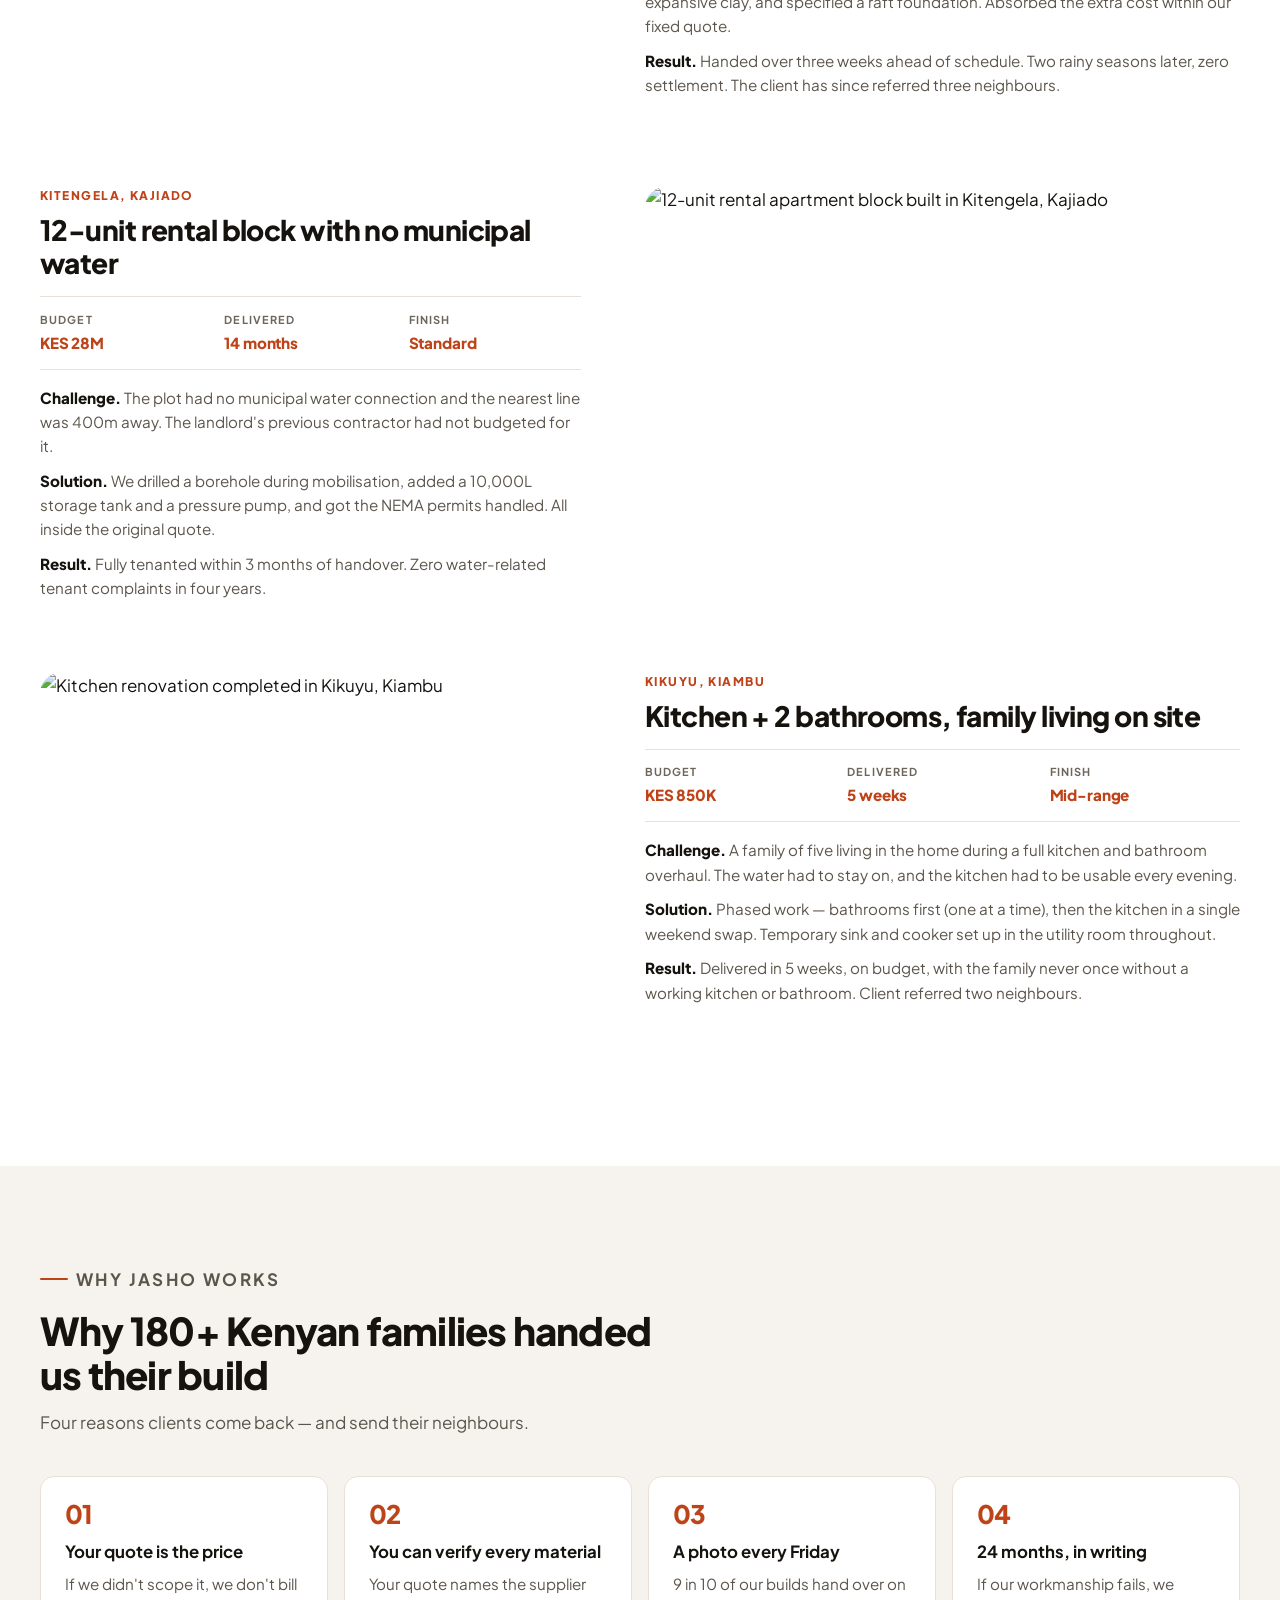
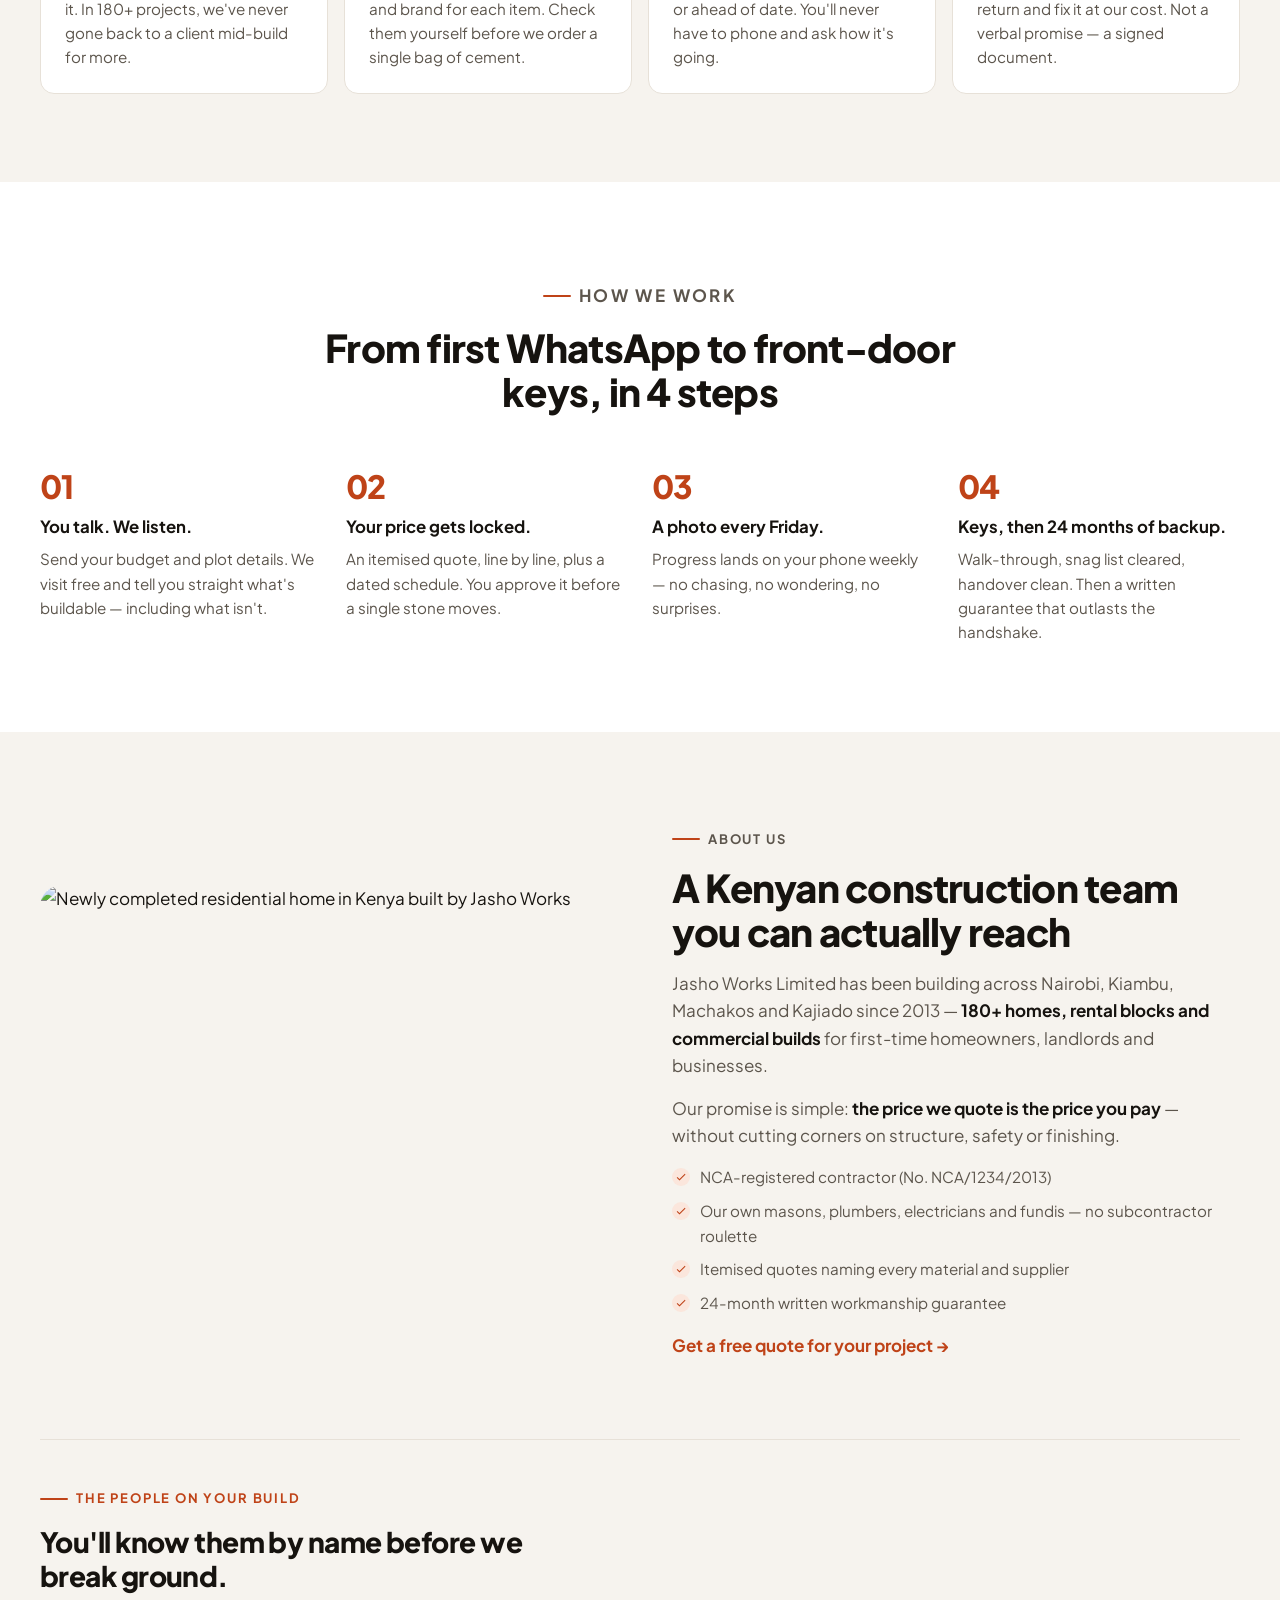
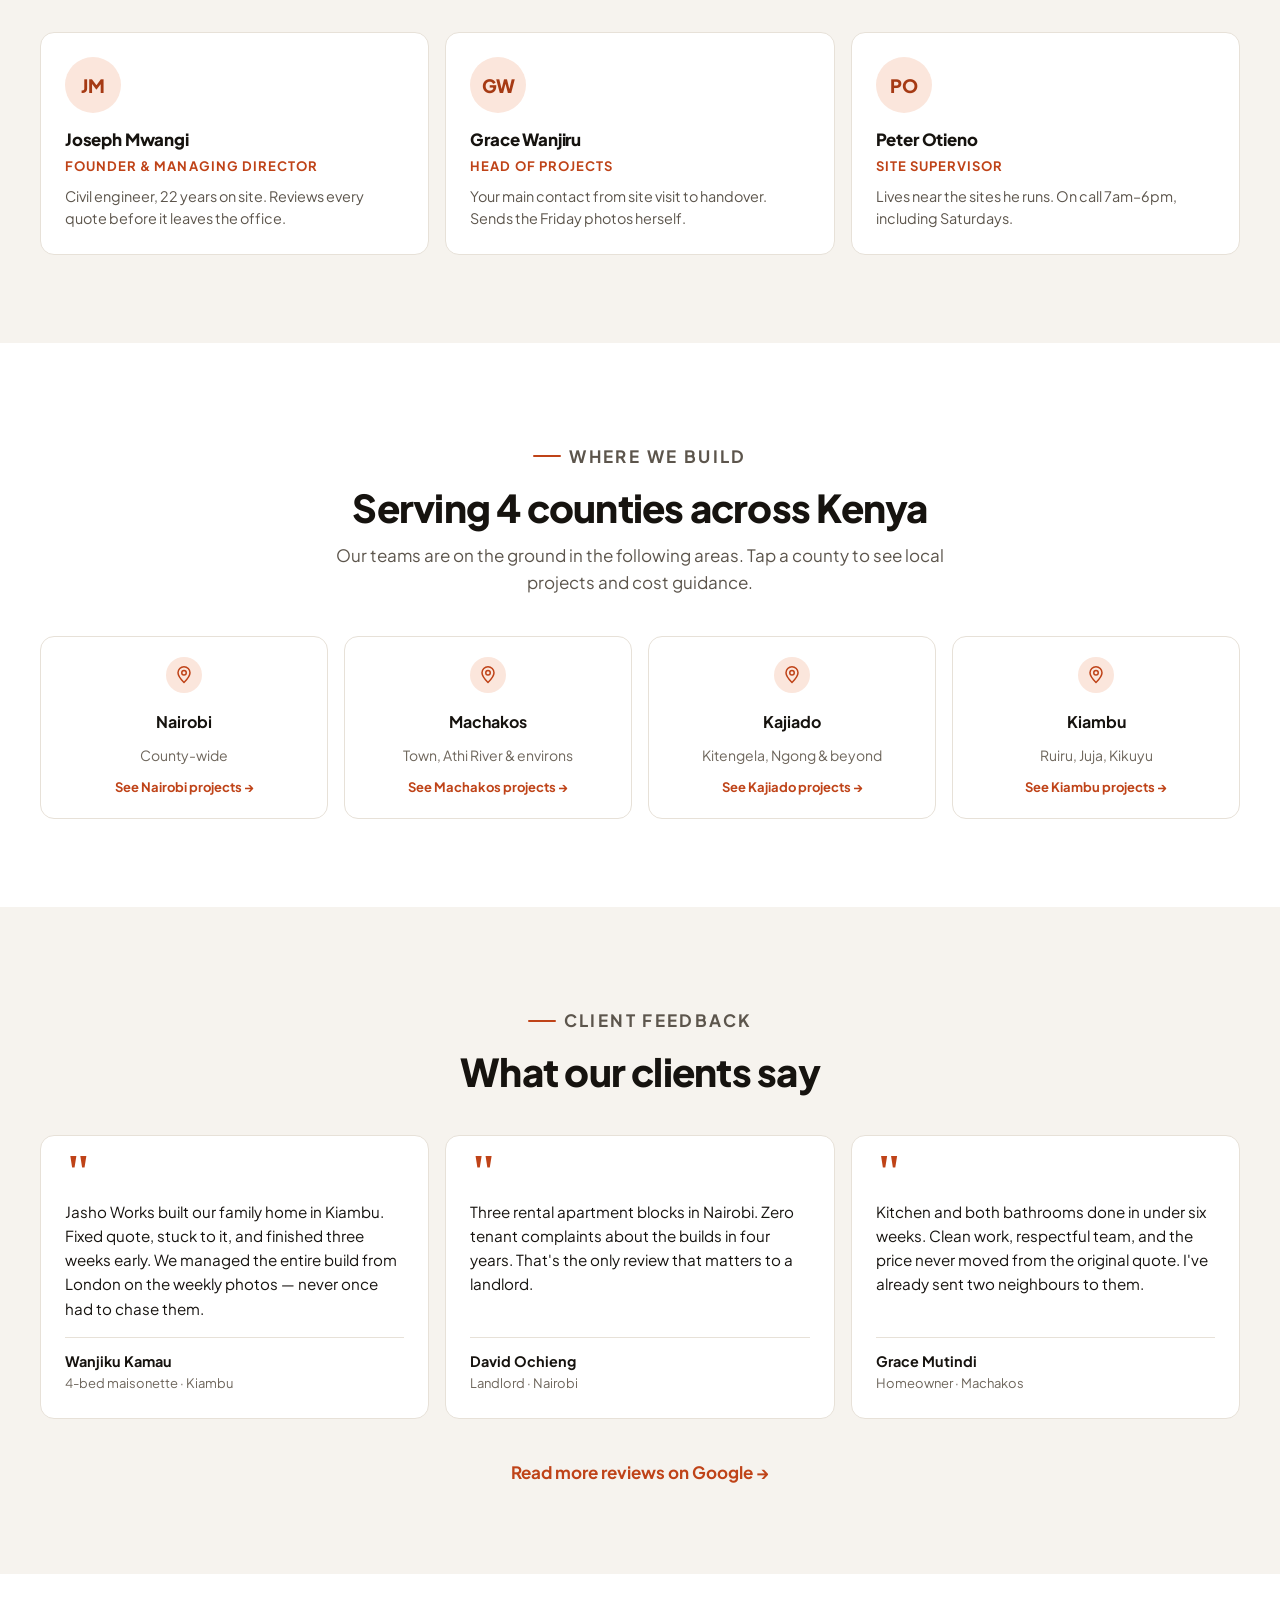
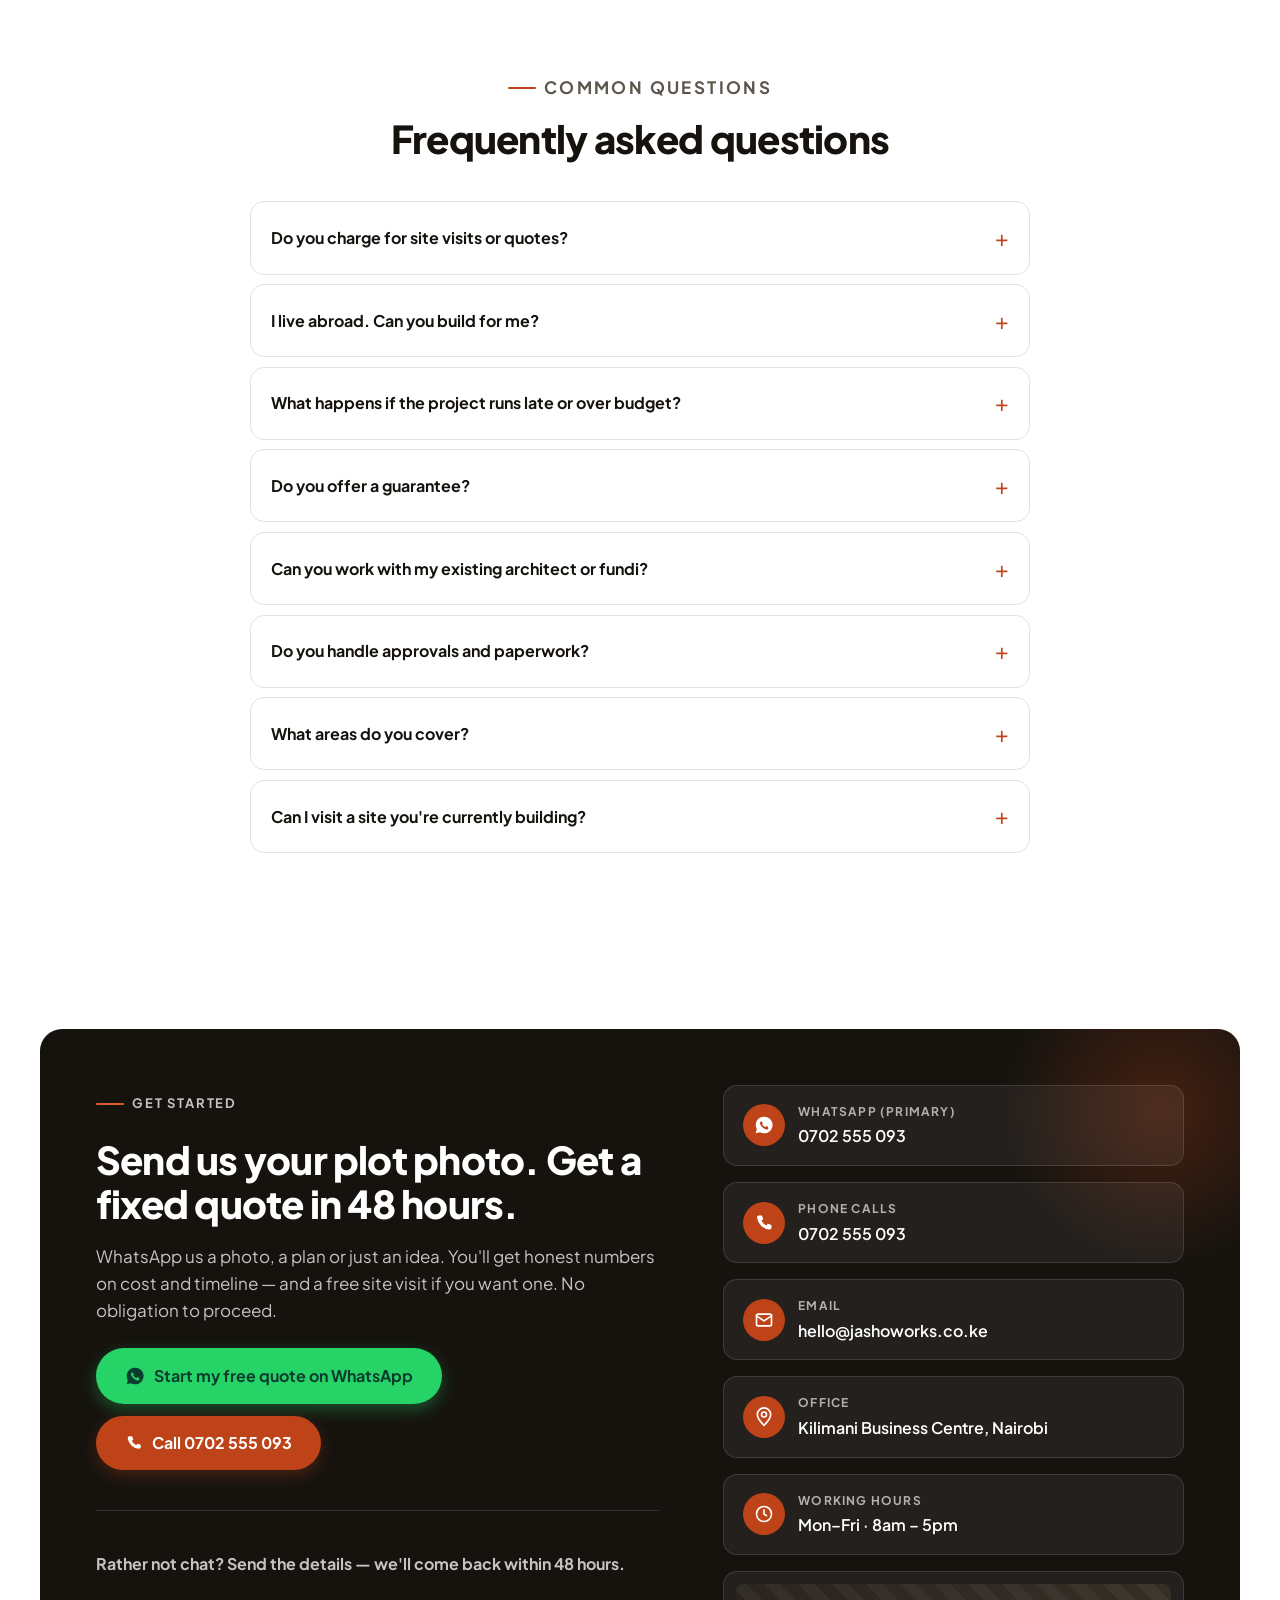
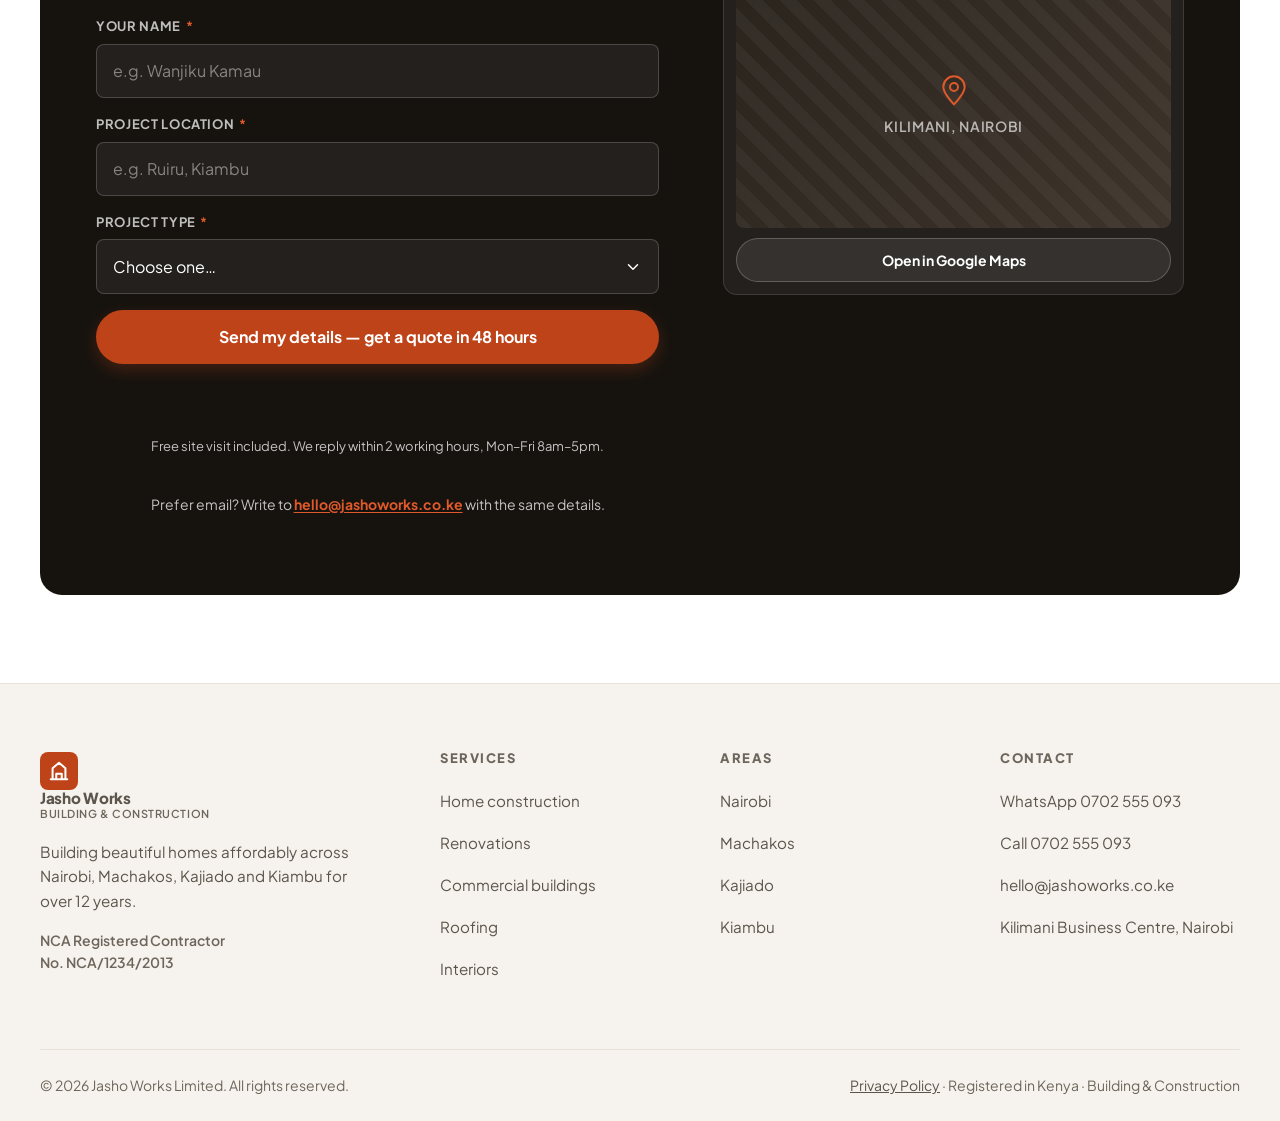
==== commit e5de3e8b: "Add files via upload" ====
--- a/index.html
+++ b/index.html
@@ -4,15 +4,21 @@
 <meta charset="utf-8">
 <meta name="viewport" content="width=device-width, initial-scale=1">
 
-<!-- FIX (audit §2.2): limit referrer leakage to third-party image/font hosts -->
 <meta name="referrer" content="strict-origin-when-cross-origin">
 
 <title>Jasho Works | Affordable Home Construction in Kenya</title>
 
-<meta name="description" content="Jasho Works Limited builds beautiful, affordable homes across Nairobi, Machakos, Kajiado and Kiambu. 12 years of trusted construction. WhatsApp 0702 555 093 for a free quote.">
+<!-- AUDIT FIX: meta description trimmed + audience added -->
+<meta name="description" content="Jasho Works builds affordable homes across Nairobi, Kiambu, Machakos and Kajiado. 12 years trusted. Free quote on WhatsApp 0702 555 093.">
 <link rel="canonical" href="https://www.jashoworks.co.ke/">
 <meta name="theme-color" content="#16130f">
 <meta name="robots" content="index, follow, max-image-preview:large">
+
+<!-- AUDIT FIX: geo meta for local SEO -->
+<meta name="geo.region" content="KE-110">
+<meta name="geo.placename" content="Nairobi">
+<meta name="geo.position" content="-1.2921;36.8219">
+<meta name="ICBM" content="-1.2921, 36.8219">
 
 <meta property="og:type" content="website">
 <meta property="og:locale" content="en_KE">
@@ -20,34 +26,36 @@
 <meta property="og:title" content="Jasho Works Limited | Affordable Home Construction in Kenya">
 <meta property="og:description" content="Beautiful homes, built affordably. 12 years of trusted construction across Nairobi, Machakos, Kajiado and Kiambu.">
 <meta property="og:url" content="https://www.jashoworks.co.ke/">
-<!-- FIX (audit §7): OG image now cropped to the canonical 1200×630 ratio -->
-<meta property="og:image" content="https://images.unsplash.com/photo-1564013799919-ab600027ffc6?auto=format&fit=crop&w=1200&h=630&q=75">
+<meta property="og:image" content="https://images.unsplash.com/photo-1564013799919-ab600027ffc6?auto=format&fm=webp&fit=crop&w=1200&h=630&q=75">
 <meta property="og:image:width" content="1200">
 <meta property="og:image:height" content="630">
 <meta name="twitter:card" content="summary_large_image">
 
 <link rel="icon" href="data:image/svg+xml,%3Csvg xmlns='http://www.w3.org/2000/svg' viewBox='0 0 24 24'%3E%3Crect width='24' height='24' rx='5' fill='%23bf4318'/%3E%3Cpath d='M6 13h12v3H6zm0-5h12v3H6z' fill='%23fff'/%3E%3C/svg%3E">
+<!-- DEMO: verify this file exists in production -->
 <link rel="apple-touch-icon" href="img/apple-touch-icon.png">
 
-<!-- FIX (audit §3.4): load the declared 'Plus Jakarta Sans' font. If you'd
-     rather self-host (best for privacy), drop these two lines and add
-     @font-face rules pointing at /fonts/*.woff2 instead. -->
 <link rel="preconnect" href="https://fonts.googleapis.com">
 <link rel="preconnect" href="https://fonts.gstatic.com" crossorigin>
+<!-- AUDIT FIX: preload the stylesheet so the font CSS arrives in parallel with the HTML parse.
+     Production note: self-host Plus Jakarta Sans as WOFF2 for ~150ms faster FCP. -->
+<link rel="preload" as="style" href="https://fonts.googleapis.com/css2?family=Plus+Jakarta+Sans:wght@400;600;700;800&display=swap">
 <link rel="stylesheet" href="https://fonts.googleapis.com/css2?family=Plus+Jakarta+Sans:wght@400;600;700;800&display=swap">
 
 <link rel="preconnect" href="https://images.unsplash.com">
 
+<!-- AUDIT FIX: &fm=webp added. Unsplash serves WebP reliably across all browsers. -->
 <link rel="preload" as="image"
-      href="https://images.unsplash.com/photo-1564013799919-ab600027ffc6?auto=format&fit=crop&w=1600&q=75"
-      imagesrcset="https://images.unsplash.com/photo-1564013799919-ab600027ffc6?auto=format&fit=crop&w=800&q=68 800w,
-                   https://images.unsplash.com/photo-1564013799919-ab600027ffc6?auto=format&fit=crop&w=1280&q=72 1280w,
-                   https://images.unsplash.com/photo-1564013799919-ab600027ffc6?auto=format&fit=crop&w=1920&q=75 1920w"
+      href="https://images.unsplash.com/photo-1564013799919-ab600027ffc6?auto=format&fm=webp&fit=crop&w=1600&q=75"
+      imagesrcset="https://images.unsplash.com/photo-1564013799919-ab600027ffc6?auto=format&fm=webp&fit=crop&w=800&q=68 800w,
+                   https://images.unsplash.com/photo-1564013799919-ab600027ffc6?auto=format&fm=webp&fit=crop&w=1280&q=72 1280w,
+                   https://images.unsplash.com/photo-1564013799919-ab600027ffc6?auto=format&fm=webp&fit=crop&w=1920&q=75 1920w"
       imagesizes="100vw"
       fetchpriority="high">
 
 <link rel="stylesheet" href="style.css">
 
+<!-- Business schema (unchanged except sameAs + image format) -->
 <script type="application/ld+json">
 {
   "@context": "https://schema.org",
@@ -58,7 +66,7 @@
   "url": "https://www.jashoworks.co.ke/",
   "telephone": "+254702555093",
   "email": "hello@jashoworks.co.ke",
-  "image": "https://images.unsplash.com/photo-1564013799919-ab600027ffc6?auto=format&fit=crop&w=1200&h=630&q=75",
+  "image": "https://images.unsplash.com/photo-1564013799919-ab600027ffc6?auto=format&fm=webp&fit=crop&w=1200&h=630&q=75",
   "priceRange": "KES",
   "currenciesAccepted": "KES",
   "paymentAccepted": "Cash, M-Pesa, Bank Transfer",
@@ -70,11 +78,7 @@
     "postalCode": "00100",
     "addressCountry": "KE"
   },
-  "geo": {
-    "@type": "GeoCoordinates",
-    "latitude": -1.2921,
-    "longitude": 36.8219
-  },
+  "geo": { "@type": "GeoCoordinates", "latitude": -1.2921, "longitude": 36.8219 },
   "areaServed": [
     { "@type": "Place", "name": "Nairobi" },
     { "@type": "Place", "name": "Machakos" },
@@ -88,10 +92,133 @@
   "sameAs": [
     "https://www.google.com/maps/place/jasho-works",
     "https://www.facebook.com/jashoworks",
-    "https://www.instagram.com/jashoworks"
+    "https://www.instagram.com/jashoworks",
+    "https://www.linkedin.com/company/jashoworks"
   ]
 }
 </script>
+
+<!-- AUDIT FIX: FAQPage schema. Google can surface these as expandable results. -->
+<script type="application/ld+json">
+{
+  "@context": "https://schema.org",
+  "@type": "FAQPage",
+  "mainEntity": [
+    {
+      "@type": "Question",
+      "name": "How much does it cost to build a 3-bedroom house in Kenya?",
+      "acceptedAnswer": {
+        "@type": "Answer",
+        "text": "Most 3-bedroom bungalows we build in Nairobi, Kiambu, Machakos and Kajiado land between KES 5.5M and KES 9.5M, excluding the plot. Maisonettes typically run KES 9M – 18M. Send us your plan or plot details on WhatsApp and we'll give you an itemised figure within 48 hours — free."
+      }
+    },
+    {
+      "@type": "Question",
+      "name": "Do you charge for site visits or quotes?",
+      "acceptedAnswer": {
+        "@type": "Answer",
+        "text": "Site visits and quotes within Nairobi, Machakos, Kajiado and Kiambu are free. For locations further out, we may discuss a small travel fee — always agreed upfront."
+      }
+    },
+    {
+      "@type": "Question",
+      "name": "How long does it take to build a house?",
+      "acceptedAnswer": {
+        "@type": "Answer",
+        "text": "A standard 3-bedroom bungalow typically takes 4–6 months. A larger maisonette or multi-unit project can take 8–14 months. We give you a realistic timeline with the quote."
+      }
+    },
+    {
+      "@type": "Question",
+      "name": "I live abroad. Can you build for me?",
+      "acceptedAnswer": {
+        "@type": "Answer",
+        "text": "Yes — a large share of our clients build from the UK, US, Gulf and Australia. You get a named site supervisor with a direct number, a photo and video update every Friday, and payments released only against completed stages."
+      }
+    },
+    {
+      "@type": "Question",
+      "name": "What happens if the project runs late or over budget?",
+      "acceptedAnswer": {
+        "@type": "Answer",
+        "text": "Your quote is fixed. If we missed something in scoping, we absorb it — you don't. On timing, we give you a dated schedule in the quote and send progress every Friday."
+      }
+    },
+    {
+      "@type": "Question",
+      "name": "How much deposit do you need upfront?",
+      "acceptedAnswer": {
+        "@type": "Answer",
+        "text": "You pay per completed stage — foundation, walling, roofing, finishing — not a lump sum upfront. The first payment covers mobilisation and materials for the foundation only. Every payment is receipted."
+      }
+    },
+    {
+      "@type": "Question",
+      "name": "Do you offer a guarantee?",
+      "acceptedAnswer": {
+        "@type": "Answer",
+        "text": "Yes. You get a 24-month written workmanship guarantee on all our builds. If our work fails, we return and fix it at our cost."
+      }
+    },
+    {
+      "@type": "Question",
+      "name": "Can you work with my existing architect or fundi?",
+      "acceptedAnswer": {
+        "@type": "Answer",
+        "text": "Yes. We're happy to work from drawings by your architect, or collaborate with your preferred team. We'll be upfront about how that affects the quote."
+      }
+    },
+    {
+      "@type": "Question",
+      "name": "Do you handle approvals and paperwork?",
+      "acceptedAnswer": {
+        "@type": "Answer",
+        "text": "We can advise on what's required and recommend trusted professionals for architectural drawings and county approvals. We build to the approved plans."
+      }
+    },
+    {
+      "@type": "Question",
+      "name": "What areas do you cover?",
+      "acceptedAnswer": {
+        "@type": "Answer",
+        "text": "Nairobi, Machakos, Kajiado and Kiambu counties. If you're just outside these areas, WhatsApp us and we'll let you know if we can reach you."
+      }
+    },
+    {
+      "@type": "Question",
+      "name": "Can I visit a site you're currently building?",
+      "acceptedAnswer": {
+        "@type": "Answer",
+        "text": "Absolutely — we'd rather you did. WhatsApp us and we'll arrange a visit to a live site near you so you can see the work and speak to the client."
+      }
+    }
+  ]
+}
+</script>
+
+<!-- AUDIT FIX: Review schema. DEMO ONLY — replace with real Google Business Profile reviews before
+     going live. Fake review markup violates Google's structured-data guidelines. -->
+<!--
+<script type="application/ld+json">
+{
+  "@context": "https://schema.org",
+  "@type": "GeneralContractor",
+  "@id": "https://www.jashoworks.co.ke/#business",
+  "aggregateRating": {
+    "@type": "AggregateRating",
+    "ratingValue": "4.9",
+    "reviewCount": "47",
+    "bestRating": "5"
+  }
+}
+</script>
+-->
+
+<!-- AUDIT FIX: analytics placeholder. Replace `data-domain` with the live domain before enabling.
+     Privacy-respecting, no cookies, no consent banner required. -->
+<!-- DEMO
+<script defer data-domain="jashoworks.co.ke" src="https://plausible.io/js/script.js"></script>
+-->
 </head>
 
 <body>
@@ -127,14 +254,14 @@
     <nav id="primary-nav" class="nav" aria-label="Primary" data-nav>
       <ul class="nav__list">
         <li><a href="#services">Services</a></li>
+        <!-- AUDIT FIX: "Costs" added to primary nav -->
+        <li><a href="#cost">Costs</a></li>
+        <li><a href="#projects">Projects</a></li>
         <li><a href="#why">Why Us</a></li>
-        <li><a href="#projects">Projects</a></li>
         <li><a href="#areas">Areas</a></li>
         <li><a href="#faq">FAQs</a></li>
         <li><a href="#contact">Contact</a></li>
       </ul>
-      <!-- FIX (audit §1.4): data-wa drives the WhatsApp link via JS; static
-           href stays as the no-JS fallback. -->
       <a class="btn btn--whatsapp nav__cta"
          data-wa="Hi Jasho Works, I'd like a free quote for a construction project."
          href="https://wa.me/254702555093?text=Hi%20Jasho%20Works%2C%20I%27d%20like%20a%20free%20quote%20for%20a%20construction%20project."
@@ -157,10 +284,10 @@
   <section class="hero" aria-labelledby="hero-title">
 
     <img class="hero__bg"
-         src="https://images.unsplash.com/photo-1564013799919-ab600027ffc6?auto=format&fit=crop&w=1600&q=75"
-         srcset="https://images.unsplash.com/photo-1564013799919-ab600027ffc6?auto=format&fit=crop&w=800&q=68 800w,
-                 https://images.unsplash.com/photo-1564013799919-ab600027ffc6?auto=format&fit=crop&w=1280&q=72 1280w,
-                 https://images.unsplash.com/photo-1564013799919-ab600027ffc6?auto=format&fit=crop&w=1920&q=75 1920w"
+         src="https://images.unsplash.com/photo-1564013799919-ab600027ffc6?auto=format&fm=webp&fit=crop&w=1600&q=75"
+         srcset="https://images.unsplash.com/photo-1564013799919-ab600027ffc6?auto=format&fm=webp&fit=crop&w=800&q=68 800w,
+                 https://images.unsplash.com/photo-1564013799919-ab600027ffc6?auto=format&fm=webp&fit=crop&w=1280&q=72 1280w,
+                 https://images.unsplash.com/photo-1564013799919-ab600027ffc6?auto=format&fm=webp&fit=crop&w=1920&q=75 1920w"
          sizes="100vw"
          width="1920" height="1280"
          fetchpriority="high" decoding="async" alt="">
@@ -176,9 +303,11 @@
           Your home, built on a <em>fixed quote</em> — and finished on schedule.
         </h1>
 
+        <!-- AUDIT FIX: audience line made explicit -->
         <p class="hero__lead">
-          180+ homes delivered across Nairobi, Kiambu, Machakos and Kajiado since 2013.
-          You approve an itemised quote before we break ground — and the price doesn't move.
+          For homeowners, landlords and diaspora clients across Nairobi, Kiambu,
+          Machakos and Kajiado. 180+ homes delivered since 2013 — with an
+          itemised quote you approve before we break ground.
         </p>
 
         <div class="hero__actions">
@@ -200,6 +329,16 @@
           <span>Or call <a href="tel:+254702555093">0702 555 093</a> · We reply within 2 working hours.</span>
         </p>
 
+        <!-- AUDIT FIX: jump-to-costs link -->
+        <p class="hero__jump">
+          <a href="#cost" class="link-arrow">
+            See what it costs to build in Kenya
+            <svg viewBox="0 0 24 24" fill="none" stroke="currentColor" stroke-width="2.5" stroke-linecap="round" stroke-linejoin="round" width="16" height="16" aria-hidden="true">
+              <path d="M12 5v14M5 12l7 7 7-7"/>
+            </svg>
+          </a>
+        </p>
+
         <ul class="trust-strip">
           <li>Free site visit &amp; itemised quote</li>
           <li>Fixed price — no mid-build increases</li>
@@ -221,7 +360,6 @@
         </svg>
         <div>
           <strong>NCA Registered</strong>
-          <!-- TODO (audit §2.4): verify this registration number before launch -->
           <span>Contractor No. NCA/1234/2013</span>
         </div>
       </div>
@@ -343,8 +481,119 @@
     </div>
   </section>
 
+  <!-- ===================== COST GUIDE (moved above Projects) ===================== -->
+  <section id="cost" class="section section--surface" aria-labelledby="cost-title">
+    <div class="container">
+      <div class="section__head">
+        <p class="eyebrow">Budget planning</p>
+        <h2 id="cost-title">What it actually costs to build in Kenya</h2>
+        <p>Most contractors won't give you a number until you've sat in their office. Here are the working ranges we build to — so you can plan before you commit a shilling.</p>
+      </div>
+
+      <div class="cost-anchor">
+        <div class="cost-anchor__row">
+          <span class="cost-anchor__type">3-bedroom bungalow (110–130 m²)</span>
+          <span class="cost-anchor__range">KES 5.5M – 9.5M</span>
+        </div>
+        <div class="cost-anchor__row">
+          <span class="cost-anchor__type">4-bedroom maisonette (180–220 m²)</span>
+          <span class="cost-anchor__range">KES 9M – 18M</span>
+        </div>
+        <div class="cost-anchor__row">
+          <span class="cost-anchor__type">1-bedroom rental unit (per unit)</span>
+          <span class="cost-anchor__range">KES 2.5M – 4.5M</span>
+        </div>
+        <p class="cost-anchor__note">
+          Excludes plot. Based on standard-to-mid finishes in Nairobi, Kiambu, Machakos and Kajiado.
+          Your exact figure depends on the six factors below — and we'll give it to you free in 48 hours.
+        </p>
+      </div>
+
+      <div class="cost-anchor">
+        <p class="cost-anchor__heading">Per square metre rates (2026)</p>
+        <div class="cost-anchor__row">
+          <span class="cost-anchor__type">Basic finishes</span>
+          <span class="cost-anchor__range">KES 48,750 – 65,000 / m²</span>
+        </div>
+        <div class="cost-anchor__row">
+          <span class="cost-anchor__type">Standard / mid-range finishes</span>
+          <span class="cost-anchor__range">KES 65,000 – 90,000 / m²</span>
+        </div>
+        <div class="cost-anchor__row">
+          <span class="cost-anchor__type">Premium / high-end finishes</span>
+          <span class="cost-anchor__range">KES 90,000 – 122,000+ / m²</span>
+        </div>
+        <p class="cost-anchor__note">
+          Based on current 2026 Nairobi market rates. Excludes land, permits and external works.
+          Rates vary by location within the four counties we serve.
+        </p>
+      </div>
+
+      <ul class="cost-grid">
+        <li class="cost-card">
+          <span class="cost-card__num">01</span>
+          <h3>Your plot's shape</h3>
+          <p>A flat plot is cheapest. A slope means retaining walls; black cotton soil means a deeper foundation. We assess this free on the site visit.</p>
+        </li>
+        <li class="cost-card">
+          <span class="cost-card__num">02</span>
+          <h3>Foundation type</h3>
+          <p>Strip footing, raft or piling — the right choice comes from a soil test. Skipping that test is the most expensive mistake in Kenyan construction.</p>
+        </li>
+        <li class="cost-card">
+          <span class="cost-card__num">03</span>
+          <h3>Number of floors</h3>
+          <p>A bungalow costs less per square metre; a two-storey uses less land. Which saves you more depends on your plot.</p>
+        </li>
+        <li class="cost-card">
+          <span class="cost-card__num">04</span>
+          <h3>Roofing material</h3>
+          <p>Mabati is cheapest upfront. Stone-coated and concrete tiles cost more but cut maintenance for decades. We'll show you the break-even.</p>
+        </li>
+        <li class="cost-card">
+          <span class="cost-card__num">05</span>
+          <h3>Finishes level</h3>
+          <p>Tiles, cabinetry, sanitaryware and paint are where budgets quietly move. You choose the level — we tell you the number before you choose.</p>
+        </li>
+        <li class="cost-card">
+          <span class="cost-card__num">06</span>
+          <h3>County approvals</h3>
+          <p>Approval fees, NCA levies and inspections vary by county. We tell you exactly what your plot requires — before you budget for it.</p>
+        </li>
+      </ul>
+
+      <!-- AUDIT FIX: top 3 cost/timeline FAQs moved here so users get answers without scrolling to the bottom -->
+      <div class="faq faq--compact">
+        <p class="faq__heading">Common cost &amp; timeline questions</p>
+        <details>
+          <summary>How much does it cost to build a 3-bedroom house in Kenya?</summary>
+          <p>Most 3-bedroom bungalows we build in Nairobi, Kiambu, Machakos and Kajiado land between <strong>KES 5.5M and KES 9.5M</strong>, excluding the plot. Maisonettes typically run <strong>KES 9M – 18M</strong>. Send us your plan or plot details on WhatsApp and we'll give you an itemised figure within 48 hours — free.</p>
+        </details>
+        <details>
+          <summary>How long does it take to build a house?</summary>
+          <p>A standard 3-bedroom bungalow typically takes 4–6 months. A larger maisonette or multi-unit project can take 8–14 months. We give you a realistic timeline with the quote.</p>
+        </details>
+        <details>
+          <summary>How much deposit do you need upfront?</summary>
+          <p>You pay per completed stage — foundation, walling, roofing, finishing — not a lump sum upfront. The first payment covers mobilisation and materials for the foundation only. Every payment is receipted.</p>
+        </details>
+      </div>
+
+      <p class="section__foot">
+        Want a real number for your project? Send us your plan or plot details on
+        <a class="link-arrow"
+           data-wa="Hi Jasho Works, I'd like a cost estimate for my project."
+           href="https://wa.me/254702555093?text=Hi%20Jasho%20Works%2C%20I%27d%20like%20a%20cost%20estimate%20for%20my%20project."
+           rel="noopener" target="_blank">WhatsApp</a>
+        and we'll send an itemised quote within 48 hours.
+      </p>
+    </div>
+  </section>
+
   <!-- ===================== PROJECTS ===================== -->
-  <section id="projects" class="section section--surface" aria-labelledby="projects-title">
+  <!-- DEMO NOTE: photos below are Unsplash placeholders standing in for real project photography.
+       Replace with actual site photos before launch — this is the #1 trust lever on the page. -->
+  <section id="projects" class="section" aria-labelledby="projects-title">
     <div class="container">
       <div class="section__head">
         <p class="eyebrow">Our work</p>
@@ -372,253 +621,328 @@
 
       <p class="visually-hidden" role="status" data-gallery-status></p>
 
-      <!-- FIX (audit §6): removed aria-live from the <ul> — the role="status"
-           paragraph above already announces filter results. Also added the
-           id the toggle's aria-controls attribute now points at. -->
       <ul class="gallery" id="project-gallery" data-gallery data-limit="6">
         <li>
           <button class="project" type="button" data-cat="residential"
-                  data-img="https://images.unsplash.com/photo-1600585154340-be6161a56a0c?auto=format&fit=crop&w=1600&q=80"
-                  data-caption="4-bedroom maisonette — Kiambu County">
-            <img src="https://images.unsplash.com/photo-1600585154340-be6161a56a0c?auto=format&fit=crop&w=800&q=70"
-                 srcset="https://images.unsplash.com/photo-1600585154340-be6161a56a0c?auto=format&fit=crop&w=400&q=68 400w,
-                         https://images.unsplash.com/photo-1600585154340-be6161a56a0c?auto=format&fit=crop&w=800&q=70 800w"
+                  data-img="https://images.unsplash.com/photo-1600585154340-be6161a56a0c?auto=format&fm=webp&fit=crop&w=1600&q=80"
+                  data-caption="4-bedroom maisonette — Ruiru, Kiambu · KES 12.4M · 11 months">
+            <img src="https://images.unsplash.com/photo-1600585154340-be6161a56a0c?auto=format&fm=webp&fit=crop&w=800&q=70"
+                 srcset="https://images.unsplash.com/photo-1600585154340-be6161a56a0c?auto=format&fm=webp&fit=crop&w=400&q=68 400w,
+                         https://images.unsplash.com/photo-1600585154340-be6161a56a0c?auto=format&fm=webp&fit=crop&w=800&q=70 800w"
                  sizes="(min-width:1000px) 33vw, (min-width:600px) 46vw, 92vw"
                  width="800" height="600" loading="lazy" decoding="async"
-                 alt="Modern 4-bedroom maisonette built in Kiambu County">
+                 alt="4-bedroom maisonette built by Jasho Works in Ruiru, Kiambu County">
             <span class="project__meta">
               <span class="project__cat">Residential</span>
               <span class="project__title">4-Bedroom Maisonette</span>
-              <span class="project__loc">Kiambu County</span>
+              <span class="project__loc">Ruiru, Kiambu · KES 12.4M · 11 months</span>
             </span>
           </button>
         </li>
 
         <li>
           <button class="project" type="button" data-cat="residential"
-                  data-img="https://images.unsplash.com/photo-1600596542815-ffad4c1539a9?auto=format&fit=crop&w=1600&q=80"
-                  data-caption="Contemporary family home — Nairobi">
-            <img src="https://images.unsplash.com/photo-1600596542815-ffad4c1539a9?auto=format&fit=crop&w=800&q=70"
-                 srcset="https://images.unsplash.com/photo-1600596542815-ffad4c1539a9?auto=format&fit=crop&w=400&q=68 400w,
-                         https://images.unsplash.com/photo-1600596542815-ffad4c1539a9?auto=format&fit=crop&w=800&q=70 800w"
+                  data-img="https://images.unsplash.com/photo-1600596542815-ffad4c1539a9?auto=format&fm=webp&fit=crop&w=1600&q=80"
+                  data-caption="Contemporary family home — Karen, Nairobi · KES 16.8M · 13 months">
+            <img src="https://images.unsplash.com/photo-1600596542815-ffad4c1539a9?auto=format&fm=webp&fit=crop&w=800&q=70"
+                 srcset="https://images.unsplash.com/photo-1600596542815-ffad4c1539a9?auto=format&fm=webp&fit=crop&w=400&q=68 400w,
+                         https://images.unsplash.com/photo-1600596542815-ffad4c1539a9?auto=format&fm=webp&fit=crop&w=800&q=70 800w"
                  sizes="(min-width:1000px) 33vw, (min-width:600px) 46vw, 92vw"
                  width="800" height="600" loading="lazy" decoding="async"
-                 alt="Contemporary family home built in Nairobi">
+                 alt="Contemporary family home built by Jasho Works in Karen, Nairobi">
             <span class="project__meta">
               <span class="project__cat">Residential</span>
               <span class="project__title">Contemporary Family Home</span>
-              <span class="project__loc">Nairobi</span>
+              <span class="project__loc">Karen, Nairobi · KES 16.8M</span>
             </span>
           </button>
         </li>
 
         <li>
           <button class="project" type="button" data-cat="interiors"
-                  data-img="https://images.unsplash.com/photo-1600210492486-724fe5c67fb0?auto=format&fit=crop&w=1600&q=80"
-                  data-caption="Open-plan living room fit-out — Machakos">
-            <img src="https://images.unsplash.com/photo-1600210492486-724fe5c67fb0?auto=format&fit=crop&w=800&q=70"
-                 srcset="https://images.unsplash.com/photo-1600210492486-724fe5c67fb0?auto=format&fit=crop&w=400&q=68 400w,
-                         https://images.unsplash.com/photo-1600210492486-724fe5c67fb0?auto=format&fit=crop&w=800&q=70 800w"
+                  data-img="https://images.unsplash.com/photo-1600210492486-724fe5c67fb0?auto=format&fm=webp&fit=crop&w=1600&q=80"
+                  data-caption="Open-plan living room fit-out — Machakos Town · KES 1.1M · 4 weeks">
+            <img src="https://images.unsplash.com/photo-1600210492486-724fe5c67fb0?auto=format&fm=webp&fit=crop&w=800&q=70"
+                 srcset="https://images.unsplash.com/photo-1600210492486-724fe5c67fb0?auto=format&fm=webp&fit=crop&w=400&q=68 400w,
+                         https://images.unsplash.com/photo-1600210492486-724fe5c67fb0?auto=format&fm=webp&fit=crop&w=800&q=70 800w"
                  sizes="(min-width:1000px) 33vw, (min-width:600px) 46vw, 92vw"
                  width="800" height="600" loading="lazy" decoding="async"
-                 alt="Open-plan living room interior fit-out in Machakos">
+                 alt="Open-plan living room interior fit-out by Jasho Works in Machakos">
             <span class="project__meta">
               <span class="project__cat">Interiors</span>
               <span class="project__title">Open-Plan Living Fit-Out</span>
-              <span class="project__loc">Machakos</span>
+              <span class="project__loc">Machakos Town · KES 1.1M</span>
             </span>
           </button>
         </li>
 
         <li>
           <button class="project" type="button" data-cat="commercial"
-                  data-img="https://images.unsplash.com/photo-1545324418-cc1a3fa10c00?auto=format&fit=crop&w=1600&q=80"
-                  data-caption="Rental apartment block — Kajiado">
-            <img src="https://images.unsplash.com/photo-1545324418-cc1a3fa10c00?auto=format&fit=crop&w=800&q=70"
-                 srcset="https://images.unsplash.com/photo-1545324418-cc1a3fa10c00?auto=format&fit=crop&w=400&q=68 400w,
-                         https://images.unsplash.com/photo-1545324418-cc1a3fa10c00?auto=format&fit=crop&w=800&q=70 800w"
+                  data-img="https://images.unsplash.com/photo-1545324418-cc1a3fa10c00?auto=format&fm=webp&fit=crop&w=1600&q=80"
+                  data-caption="12-unit rental block — Kitengela, Kajiado · KES 28M · 14 months">
+            <img src="https://images.unsplash.com/photo-1545324418-cc1a3fa10c00?auto=format&fm=webp&fit=crop&w=800&q=70"
+                 srcset="https://images.unsplash.com/photo-1545324418-cc1a3fa10c00?auto=format&fm=webp&fit=crop&w=400&q=68 400w,
+                         https://images.unsplash.com/photo-1545324418-cc1a3fa10c00?auto=format&fm=webp&fit=crop&w=800&q=70 800w"
                  sizes="(min-width:1000px) 33vw, (min-width:600px) 46vw, 92vw"
                  width="800" height="600" loading="lazy" decoding="async"
-                 alt="Multi-unit rental apartment block built in Kajiado County">
+                 alt="12-unit rental apartment block built by Jasho Works in Kitengela, Kajiado">
             <span class="project__meta">
               <span class="project__cat">Commercial</span>
-              <span class="project__title">Rental Apartment Block</span>
-              <span class="project__loc">Kajiado</span>
+              <span class="project__title">12-Unit Rental Block</span>
+              <span class="project__loc">Kitengela, Kajiado · KES 28M</span>
             </span>
           </button>
         </li>
 
         <li>
           <button class="project" type="button" data-cat="residential"
-                  data-img="https://images.unsplash.com/photo-1568605114967-8130f3a36994?auto=format&fit=crop&w=1600&q=80"
-                  data-caption="Single-storey bungalow — Nairobi">
-            <img src="https://images.unsplash.com/photo-1568605114967-8130f3a36994?auto=format&fit=crop&w=800&q=70"
-                 srcset="https://images.unsplash.com/photo-1568605114967-8130f3a36994?auto=format&fit=crop&w=400&q=68 400w,
-                         https://images.unsplash.com/photo-1568605114967-8130f3a36994?auto=format&fit=crop&w=800&q=70 800w"
+                  data-img="https://images.unsplash.com/photo-1568605114967-8130f3a36994?auto=format&fm=webp&fit=crop&w=1600&q=80"
+                  data-caption="3-bedroom bungalow — Juja, Kiambu · KES 7.2M · 5 months">
+            <img src="https://images.unsplash.com/photo-1568605114967-8130f3a36994?auto=format&fm=webp&fit=crop&w=800&q=70"
+                 srcset="https://images.unsplash.com/photo-1568605114967-8130f3a36994?auto=format&fm=webp&fit=crop&w=400&q=68 400w,
+                         https://images.unsplash.com/photo-1568605114967-8130f3a36994?auto=format&fm=webp&fit=crop&w=800&q=70 800w"
                  sizes="(min-width:1000px) 33vw, (min-width:600px) 46vw, 92vw"
                  width="800" height="600" loading="lazy" decoding="async"
-                 alt="Single-storey bungalow built in Nairobi">
+                 alt="3-bedroom bungalow built by Jasho Works in Juja, Kiambu">
             <span class="project__meta">
               <span class="project__cat">Residential</span>
               <span class="project__title">Modern Bungalow</span>
-              <span class="project__loc">Nairobi</span>
+              <span class="project__loc">Juja, Kiambu · KES 7.2M</span>
             </span>
           </button>
         </li>
 
         <li>
           <button class="project" type="button" data-cat="interiors"
-                  data-img="https://images.unsplash.com/photo-1600607687920-4e2a09cf159d?auto=format&fit=crop&w=1600&q=80"
-                  data-caption="Kitchen renovation — Kiambu">
-            <img src="https://images.unsplash.com/photo-1600607687920-4e2a09cf159d?auto=format&fit=crop&w=800&q=70"
-                 srcset="https://images.unsplash.com/photo-1600607687920-4e2a09cf159d?auto=format&fit=crop&w=400&q=68 400w,
-                         https://images.unsplash.com/photo-1600607687920-4e2a09cf159d?auto=format&fit=crop&w=800&q=70 800w"
+                  data-img="https://images.unsplash.com/photo-1600607687920-4e2a09cf159d?auto=format&fm=webp&fit=crop&w=1600&q=80"
+                  data-caption="Kitchen renovation — Kikuyu, Kiambu · KES 850K · 5 weeks">
+            <img src="https://images.unsplash.com/photo-1600607687920-4e2a09cf159d?auto=format&fm=webp&fit=crop&w=800&q=70"
+                 srcset="https://images.unsplash.com/photo-1600607687920-4e2a09cf159d?auto=format&fm=webp&fit=crop&w=400&q=68 400w,
+                         https://images.unsplash.com/photo-1600607687920-4e2a09cf159d?auto=format&fm=webp&fit=crop&w=800&q=70 800w"
                  sizes="(min-width:1000px) 33vw, (min-width:600px) 46vw, 92vw"
                  width="800" height="600" loading="lazy" decoding="async"
-                 alt="Contemporary kitchen renovation in Kiambu County">
+                 alt="Contemporary kitchen renovation by Jasho Works in Kikuyu, Kiambu">
             <span class="project__meta">
               <span class="project__cat">Interiors</span>
               <span class="project__title">Kitchen Renovation</span>
-              <span class="project__loc">Kiambu</span>
+              <span class="project__loc">Kikuyu, Kiambu · KES 850K</span>
             </span>
           </button>
         </li>
 
         <li data-extra>
           <button class="project" type="button" data-cat="commercial"
-                  data-img="https://images.unsplash.com/photo-1504307651254-35680f356dfd?auto=format&fit=crop&w=1600&q=80"
-                  data-caption="Office fit-out — Nairobi CBD">
-            <img src="https://images.unsplash.com/photo-1504307651254-35680f356dfd?auto=format&fit=crop&w=800&q=70"
-                 srcset="https://images.unsplash.com/photo-1504307651254-35680f356dfd?auto=format&fit=crop&w=400&q=68 400w,
-                         https://images.unsplash.com/photo-1504307651254-35680f356dfd?auto=format&fit=crop&w=800&q=70 800w"
+                  data-img="https://images.unsplash.com/photo-1504307651254-35680f356dfd?auto=format&fm=webp&fit=crop&w=1600&q=80"
+                  data-caption="Office block — Nairobi CBD · KES 42M · 16 months">
+            <img src="https://images.unsplash.com/photo-1504307651254-35680f356dfd?auto=format&fm=webp&fit=crop&w=800&q=70"
+                 srcset="https://images.unsplash.com/photo-1504307651254-35680f356dfd?auto=format&fm=webp&fit=crop&w=400&q=68 400w,
+                         https://images.unsplash.com/photo-1504307651254-35680f356dfd?auto=format&fm=webp&fit=crop&w=800&q=70 800w"
                  sizes="(min-width:1000px) 33vw, (min-width:600px) 46vw, 92vw"
                  width="800" height="600" loading="lazy" decoding="async"
-                 alt="Commercial office building under construction in Nairobi">
+                 alt="Commercial office block constructed by Jasho Works in Nairobi CBD">
             <span class="project__meta">
               <span class="project__cat">Commercial</span>
               <span class="project__title">Office Block Construction</span>
-              <span class="project__loc">Nairobi</span>
+              <span class="project__loc">Nairobi CBD · KES 42M</span>
             </span>
           </button>
         </li>
 
         <li data-extra>
           <button class="project" type="button" data-cat="renovation"
-                  data-img="https://images.unsplash.com/photo-1583608205776-bfd35f0d9f83?auto=format&fit=crop&w=1600&q=80"
-                  data-caption="Full house renovation — Kajiado">
-            <img src="https://images.unsplash.com/photo-1583608205776-bfd35f0d9f83?auto=format&fit=crop&w=800&q=70"
-                 srcset="https://images.unsplash.com/photo-1583608205776-bfd35f0d9f83?auto=format&fit=crop&w=400&q=68 400w,
-                         https://images.unsplash.com/photo-1583608205776-bfd35f0d9f83?auto=format&fit=crop&w=800&q=70 800w"
+                  data-img="https://images.unsplash.com/photo-1583608205776-bfd35f0d9f83?auto=format&fm=webp&fit=crop&w=1600&q=80"
+                  data-caption="Full house renovation — Ngong, Kajiado · KES 3.4M · 4 months">
+            <img src="https://images.unsplash.com/photo-1583608205776-bfd35f0d9f83?auto=format&fm=webp&fit=crop&w=800&q=70"
+                 srcset="https://images.unsplash.com/photo-1583608205776-bfd35f0d9f83?auto=format&fm=webp&fit=crop&w=400&q=68 400w,
+                         https://images.unsplash.com/photo-1583608205776-bfd35f0d9f83?auto=format&fm=webp&fit=crop&w=800&q=70 800w"
                  sizes="(min-width:1000px) 33vw, (min-width:600px) 46vw, 92vw"
                  width="800" height="600" loading="lazy" decoding="async"
-                 alt="Older house during full renovation in Kajiado">
+                 alt="Full house renovation completed by Jasho Works in Ngong, Kajiado">
             <span class="project__meta">
               <span class="project__cat">Renovation</span>
               <span class="project__title">Full House Renovation</span>
-              <span class="project__loc">Kajiado</span>
+              <span class="project__loc">Ngong, Kajiado · KES 3.4M</span>
             </span>
           </button>
         </li>
 
         <li data-extra>
           <button class="project" type="button" data-cat="residential"
-                  data-img="https://images.unsplash.com/photo-1580587771525-78b9dba3b914?auto=format&fit=crop&w=1600&q=80"
-                  data-caption="Duplex residence — Machakos">
-            <img src="https://images.unsplash.com/photo-1580587771525-78b9dba3b914?auto=format&fit=crop&w=800&q=70"
-                 srcset="https://images.unsplash.com/photo-1580587771525-78b9dba3b914?auto=format&fit=crop&w=400&q=68 400w,
-                         https://images.unsplash.com/photo-1580587771525-78b9dba3b914?auto=format&fit=crop&w=800&q=70 800w"
+                  data-img="https://images.unsplash.com/photo-1580587771525-78b9dba3b914?auto=format&fm=webp&fit=crop&w=1600&q=80"
+                  data-caption="Duplex residence — Athi River, Machakos · KES 14.6M · 12 months">
+            <img src="https://images.unsplash.com/photo-1580587771525-78b9dba3b914?auto=format&fm=webp&fit=crop&w=800&q=70"
+                 srcset="https://images.unsplash.com/photo-1580587771525-78b9dba3b914?auto=format&fm=webp&fit=crop&w=400&q=68 400w,
+                         https://images.unsplash.com/photo-1580587771525-78b9dba3b914?auto=format&fm=webp&fit=crop&w=800&q=70 800w"
                  sizes="(min-width:1000px) 33vw, (min-width:600px) 46vw, 92vw"
                  width="800" height="600" loading="lazy" decoding="async"
-                 alt="Duplex residential home built in Machakos County">
+                 alt="Duplex residential home built by Jasho Works in Athi River, Machakos">
             <span class="project__meta">
               <span class="project__cat">Residential</span>
               <span class="project__title">Duplex Residence</span>
-              <span class="project__loc">Machakos</span>
+              <span class="project__loc">Athi River, Machakos · KES 14.6M</span>
             </span>
           </button>
         </li>
 
         <li data-extra>
           <button class="project" type="button" data-cat="commercial"
-                  data-img="https://images.unsplash.com/photo-1512917774080-9991f1c4c750?auto=format&fit=crop&w=1600&q=80"
-                  data-caption="Retail shop front — Kiambu">
-            <img src="https://images.unsplash.com/photo-1512917774080-9991f1c4c750?auto=format&fit=crop&w=800&q=70"
-                 srcset="https://images.unsplash.com/photo-1512917774080-9991f1c4c750?auto=format&fit=crop&w=400&q=68 400w,
-                         https://images.unsplash.com/photo-1512917774080-9991f1c4c750?auto=format&fit=crop&w=800&q=70 800w"
+                  data-img="https://images.unsplash.com/photo-1512917774080-9991f1c4c750?auto=format&fm=webp&fit=crop&w=1600&q=80"
+                  data-caption="Retail shop front — Ruiru, Kiambu · KES 6.8M · 7 months">
+            <img src="https://images.unsplash.com/photo-1512917774080-9991f1c4c750?auto=format&fm=webp&fit=crop&w=800&q=70"
+                 srcset="https://images.unsplash.com/photo-1512917774080-9991f1c4c750?auto=format&fm=webp&fit=crop&w=400&q=68 400w,
+                         https://images.unsplash.com/photo-1512917774080-9991f1c4c750?auto=format&fm=webp&fit=crop&w=800&q=70 800w"
                  sizes="(min-width:1000px) 33vw, (min-width:600px) 46vw, 92vw"
                  width="800" height="600" loading="lazy" decoding="async"
-                 alt="Retail shop building constructed in Kiambu County">
+                 alt="Retail shop building constructed by Jasho Works in Ruiru, Kiambu">
             <span class="project__meta">
               <span class="project__cat">Commercial</span>
               <span class="project__title">Retail Shop Build</span>
-              <span class="project__loc">Kiambu</span>
+              <span class="project__loc">Ruiru, Kiambu · KES 6.8M</span>
             </span>
           </button>
         </li>
 
         <li data-extra>
           <button class="project" type="button" data-cat="renovation"
-                  data-img="https://images.unsplash.com/photo-1600566753086-00f18fb6b3ea?auto=format&fit=crop&w=1600&q=80"
-                  data-caption="Facade upgrade — Nairobi">
-            <img src="https://images.unsplash.com/photo-1600566753086-00f18fb6b3ea?auto=format&fit=crop&w=800&q=70"
-                 srcset="https://images.unsplash.com/photo-1600566753086-00f18fb6b3ea?auto=format&fit=crop&w=400&q=68 400w,
-                         https://images.unsplash.com/photo-1600566753086-00f18fb6b3ea?auto=format&fit=crop&w=800&q=70 800w"
+                  data-img="https://images.unsplash.com/photo-1600566753086-00f18fb6b3ea?auto=format&fm=webp&fit=crop&w=1600&q=80"
+                  data-caption="Facade upgrade — Lang'ata, Nairobi · KES 1.9M · 6 weeks">
+            <img src="https://images.unsplash.com/photo-1600566753086-00f18fb6b3ea?auto=format&fm=webp&fit=crop&w=800&q=70"
+                 srcset="https://images.unsplash.com/photo-1600566753086-00f18fb6b3ea?auto=format&fm=webp&fit=crop&w=400&q=68 400w,
+                         https://images.unsplash.com/photo-1600566753086-00f18fb6b3ea?auto=format&fm=webp&fit=crop&w=800&q=70 800w"
                  sizes="(min-width:1000px) 33vw, (min-width:600px) 46vw, 92vw"
                  width="800" height="600" loading="lazy" decoding="async"
-                 alt="House facade upgrade completed in Nairobi">
+                 alt="House facade upgrade completed by Jasho Works in Lang'ata, Nairobi">
             <span class="project__meta">
               <span class="project__cat">Renovation</span>
               <span class="project__title">Facade Upgrade</span>
-              <span class="project__loc">Nairobi</span>
+              <span class="project__loc">Lang'ata, Nairobi · KES 1.9M</span>
             </span>
           </button>
         </li>
 
         <li data-extra>
           <button class="project" type="button" data-cat="residential"
-                  data-img="https://images.unsplash.com/photo-1600607687939-ce8a6c25118c?auto=format&fit=crop&w=1600&q=80"
-                  data-caption="Modern villa — Nairobi">
-            <img src="https://images.unsplash.com/photo-1600607687939-ce8a6c25118c?auto=format&fit=crop&w=800&q=70"
-                 srcset="https://images.unsplash.com/photo-1600607687939-ce8a6c25118c?auto=format&fit=crop&w=400&q=68 400w,
-                         https://images.unsplash.com/photo-1600607687939-ce8a6c25118c?auto=format&fit=crop&w=800&q=70 800w"
+                  data-img="https://images.unsplash.com/photo-1600607687939-ce8a6c25118c?auto=format&fm=webp&fit=crop&w=1600&q=80"
+                  data-caption="Modern villa — Runda, Nairobi · KES 32M · 15 months">
+            <img src="https://images.unsplash.com/photo-1600607687939-ce8a6c25118c?auto=format&fm=webp&fit=crop&w=800&q=70"
+                 srcset="https://images.unsplash.com/photo-1600607687939-ce8a6c25118c?auto=format&fm=webp&fit=crop&w=400&q=68 400w,
+                         https://images.unsplash.com/photo-1600607687939-ce8a6c25118c?auto=format&fm=webp&fit=crop&w=800&q=70 800w"
                  sizes="(min-width:1000px) 33vw, (min-width:600px) 46vw, 92vw"
                  width="800" height="600" loading="lazy" decoding="async"
-                 alt="Modern villa exterior built in Nairobi">
+                 alt="Modern villa built by Jasho Works in Runda, Nairobi">
             <span class="project__meta">
               <span class="project__cat">Residential</span>
               <span class="project__title">Modern Villa</span>
-              <span class="project__loc">Nairobi</span>
+              <span class="project__loc">Runda, Nairobi · KES 32M</span>
             </span>
           </button>
         </li>
 
       </ul>
 
-      <p class="gallery-toggle-wrap">
-        <!-- FIX (audit §1.5): aria-controls now points at the actual <ul> -->
+      <p class="gallery-toggle-wrap" hidden>
         <button class="btn btn--ghost gallery-toggle" type="button"
                 data-gallery-toggle aria-expanded="false" aria-controls="project-gallery">
-          Show all 12 projects
+          Show more projects
         </button>
       </p>
     </div>
   </section>
 
-  <!-- ===================== LIGHTBOX ===================== -->
-  <!-- FIX (audit §3.3): `hidden` removed — CSS visibility handles state
-       so the opacity/visibility transition can play. -->
-  <div class="lightbox" data-lightbox role="dialog" aria-modal="true" aria-label="Project image viewer">
-    <button class="lightbox__close" type="button" data-lightbox-close aria-label="Close image viewer">
-      <svg viewBox="0 0 24 24" fill="none" stroke="currentColor" stroke-width="2" stroke-linecap="round" width="22" height="22" aria-hidden="true">
-        <path d="M18 6 6 18M6 6l12 12"/>
-      </svg>
-    </button>
-    <img class="lightbox__img" alt="" data-lightbox-img>
-    <p class="lightbox__caption" data-lightbox-caption></p>
-  </div>
+  <!-- ===================== CASE STUDIES (new) ===================== -->
+  <!-- DEMO: mock case studies. Replace with real client stories + real photos before launch. -->
+  <section id="case-studies" class="section" aria-labelledby="cases-title">
+    <div class="container">
+      <div class="section__head">
+        <p class="eyebrow">Case studies</p>
+        <h2 id="cases-title">Three builds, in detail</h2>
+        <p>Challenge, solution, and the numbers we agreed to. No marketing spin.</p>
+      </div>
+
+      <ul class="cases">
+        <li class="case">
+          <div class="case__media">
+            <img src="https://images.unsplash.com/photo-1600585154340-be6161a56a0c?auto=format&fm=webp&fit=crop&w=900&q=75"
+                 width="900" height="600" loading="lazy" decoding="async"
+                 alt="4-bedroom maisonette under construction in Ruiru, Kiambu">
+          </div>
+          <div class="case__body">
+            <p class="case__loc">Ruiru, Kiambu</p>
+            <h3>4-bedroom maisonette on black-cotton soil</h3>
+            <dl class="case__facts">
+              <div><dt>Budget</dt><dd>KES 12.4M</dd></div>
+              <div><dt>Delivered</dt><dd>11 months</dd></div>
+              <div><dt>Finish</dt><dd>Mid-range</dd></div>
+            </dl>
+            <p class="case__story">
+              <strong>Challenge.</strong> The plot sat on black cotton soil — the kind that swells in the rains and cracks strip footings. Two other contractors had quoted a standard foundation.
+            </p>
+            <p class="case__story">
+              <strong>Solution.</strong> We commissioned a soil test (KES 45,000, paid by us), confirmed expansive clay, and specified a raft foundation. Absorbed the extra cost within our fixed quote.
+            </p>
+            <p class="case__story">
+              <strong>Result.</strong> Handed over three weeks ahead of schedule. Two rainy seasons later, zero settlement. The client has since referred three neighbours.
+            </p>
+          </div>
+        </li>
+
+        <li class="case">
+          <div class="case__media">
+            <img src="https://images.unsplash.com/photo-1545324418-cc1a3fa10c00?auto=format&fm=webp&fit=crop&w=900&q=75"
+                 width="900" height="600" loading="lazy" decoding="async"
+                 alt="12-unit rental apartment block built in Kitengela, Kajiado">
+          </div>
+          <div class="case__body">
+            <p class="case__loc">Kitengela, Kajiado</p>
+            <h3>12-unit rental block with no municipal water</h3>
+            <dl class="case__facts">
+              <div><dt>Budget</dt><dd>KES 28M</dd></div>
+              <div><dt>Delivered</dt><dd>14 months</dd></div>
+              <div><dt>Finish</dt><dd>Standard</dd></div>
+            </dl>
+            <p class="case__story">
+              <strong>Challenge.</strong> The plot had no municipal water connection and the nearest line was 400m away. The landlord's previous contractor had not budgeted for it.
+            </p>
+            <p class="case__story">
+              <strong>Solution.</strong> We drilled a borehole during mobilisation, added a 10,000L storage tank and a pressure pump, and got the NEMA permits handled. All inside the original quote.
+            </p>
+            <p class="case__story">
+              <strong>Result.</strong> Fully tenanted within 3 months of handover. Zero water-related tenant complaints in four years.
+            </p>
+          </div>
+        </li>
+
+        <li class="case">
+          <div class="case__media">
+            <img src="https://images.unsplash.com/photo-1600607687920-4e2a09cf159d?auto=format&fm=webp&fit=crop&w=900&q=75"
+                 width="900" height="600" loading="lazy" decoding="async"
+                 alt="Kitchen renovation completed in Kikuyu, Kiambu">
+          </div>
+          <div class="case__body">
+            <p class="case__loc">Kikuyu, Kiambu</p>
+            <h3>Kitchen + 2 bathrooms, family living on site</h3>
+            <dl class="case__facts">
+              <div><dt>Budget</dt><dd>KES 850K</dd></div>
+              <div><dt>Delivered</dt><dd>5 weeks</dd></div>
+              <div><dt>Finish</dt><dd>Mid-range</dd></div>
+            </dl>
+            <p class="case__story">
+              <strong>Challenge.</strong> A family of five living in the home during a full kitchen and bathroom overhaul. The water had to stay on, and the kitchen had to be usable every evening.
+            </p>
+            <p class="case__story">
+              <strong>Solution.</strong> Phased work — bathrooms first (one at a time), then the kitchen in a single weekend swap. Temporary sink and cooker set up in the utility room throughout.
+            </p>
+            <p class="case__story">
+              <strong>Result.</strong> Delivered in 5 weeks, on budget, with the family never once without a working kitchen or bathroom. Client referred two neighbours.
+            </p>
+          </div>
+        </li>
+      </ul>
+    </div>
+  </section>
 
   <!-- ===================== WHY US ===================== -->
-  <section id="why" class="section" aria-labelledby="why-title">
+  <section id="why" class="section section--surface" aria-labelledby="why-title">
     <div class="container">
       <div class="section__head">
         <p class="eyebrow">Why Jasho Works</p>
@@ -652,7 +976,7 @@
   </section>
 
   <!-- ===================== PROCESS ===================== -->
-  <section class="section section--surface" aria-labelledby="process-title">
+  <section class="section" aria-labelledby="process-title">
     <div class="container">
       <div class="section__head section__head--center">
         <p class="eyebrow eyebrow--center">How we work</p>
@@ -680,103 +1004,11 @@
     </div>
   </section>
 
-  <!-- ===================== COST GUIDE ===================== -->
-  <section id="cost" class="section" aria-labelledby="cost-title">
-    <div class="container">
-      <div class="section__head">
-        <p class="eyebrow">Budget planning</p>
-        <h2 id="cost-title">What it actually costs to build in Kenya</h2>
-        <p>Most contractors won't give you a number until you've sat in their office. Here are the working ranges we build to — so you can plan before you commit a shilling.</p>
-      </div>
-
-      <div class="cost-anchor">
-        <div class="cost-anchor__row">
-          <span class="cost-anchor__type">3-bedroom bungalow (110–130 m²)</span>
-          <span class="cost-anchor__range">KES 5.5M – 9.5M</span>
-        </div>
-        <div class="cost-anchor__row">
-          <span class="cost-anchor__type">4-bedroom maisonette (180–220 m²)</span>
-          <span class="cost-anchor__range">KES 9M – 18M</span>
-        </div>
-        <div class="cost-anchor__row">
-          <span class="cost-anchor__type">1-bedroom rental unit (per unit)</span>
-          <span class="cost-anchor__range">KES 2.5M – 4.5M</span>
-        </div>
-        <p class="cost-anchor__note">
-          Excludes plot. Based on standard-to-mid finishes in Nairobi, Kiambu, Machakos and Kajiado.
-          Your exact figure depends on the six factors below — and we'll give it to you free in 48 hours.
-        </p>
-      </div>
-
-      <div class="cost-anchor">
-        <p class="cost-anchor__heading">Per square metre rates (2026)</p>
-        <div class="cost-anchor__row">
-          <span class="cost-anchor__type">Basic finishes</span>
-          <span class="cost-anchor__range">KES 48,750 – 65,000 / m²</span>
-        </div>
-        <div class="cost-anchor__row">
-          <span class="cost-anchor__type">Standard / mid-range finishes</span>
-          <span class="cost-anchor__range">KES 65,000 – 90,000 / m²</span>
-        </div>
-        <div class="cost-anchor__row">
-          <span class="cost-anchor__type">Premium / high-end finishes</span>
-          <span class="cost-anchor__range">KES 90,000 – 122,000+ / m²</span>
-        </div>
-        <p class="cost-anchor__note">
-          Based on current 2026 Nairobi market rates. Excludes land, permits and external works.
-          Rates vary by location within the four counties we serve.
-        </p>
-      </div>
-
-      <ul class="cost-grid">
-        <li class="cost-card">
-          <span class="cost-card__num">01</span>
-          <h3>Your plot's shape</h3>
-          <p>A flat plot is cheapest. A slope means retaining walls; black cotton soil means a deeper foundation. We assess this free on the site visit.</p>
-        </li>
-        <li class="cost-card">
-          <span class="cost-card__num">02</span>
-          <h3>Foundation type</h3>
-          <p>Strip footing, raft or piling — the right choice comes from a soil test. Skipping that test is the most expensive mistake in Kenyan construction.</p>
-        </li>
-        <li class="cost-card">
-          <span class="cost-card__num">03</span>
-          <h3>Number of floors</h3>
-          <p>A bungalow costs less per square metre; a two-storey uses less land. Which saves you more depends on your plot.</p>
-        </li>
-        <li class="cost-card">
-          <span class="cost-card__num">04</span>
-          <h3>Roofing material</h3>
-          <p>Mabati is cheapest upfront. Stone-coated and concrete tiles cost more but cut maintenance for decades. We'll show you the break-even.</p>
-        </li>
-        <li class="cost-card">
-          <span class="cost-card__num">05</span>
-          <h3>Finishes level</h3>
-          <p>Tiles, cabinetry, sanitaryware and paint are where budgets quietly move. You choose the level — we tell you the number before you choose.</p>
-        </li>
-        <li class="cost-card">
-          <span class="cost-card__num">06</span>
-          <h3>County approvals</h3>
-          <p>Approval fees, NCA levies and inspections vary by county. We tell you exactly what your plot requires — before you budget for it.</p>
-        </li>
-      </ul>
-
-      <p class="section__foot">
-        Want a real number for your project? Send us your plan or plot details on
-        <a class="link-arrow"
-           data-wa="Hi Jasho Works, I'd like a cost estimate for my project."
-           href="https://wa.me/254702555093?text=Hi%20Jasho%20Works%2C%20I%27d%20like%20a%20cost%20estimate%20for%20my%20project."
-           rel="noopener" target="_blank">WhatsApp</a>
-        and we'll send an itemised quote within 48 hours.
-      </p>
-    </div>
-  </section>
-
-  <!-- ===================== ABOUT ===================== -->
+  <!-- ===================== ABOUT + TEAM ===================== -->
   <section id="about" class="section section--surface" aria-labelledby="about-title">
     <div class="container split">
       <div class="split__media">
-        <img src="https://images.unsplash.com/photo-1541888946425-d81bb19240f5?auto=format&fit=crop&w=1000&q=75"
+        <img src="https://images.unsplash.com/photo-1541888946425-d81bb19240f5?auto=format&fm=webp&fit=crop&w=1000&q=75"
              width="1000" height="750" loading="lazy" decoding="async"
              alt="Newly completed residential home in Kenya built by Jasho Works">
       </div>
@@ -801,19 +1033,46 @@
         <p><a class="link-arrow" href="#contact">Get a free quote for your project →</a></p>
       </div>
     </div>
+
+    <!-- DEMO: mock team. Replace with real names, photos and short bios. -->
+    <div class="container team">
+      <p class="eyebrow">The people on your build</p>
+      <h3 class="team__heading">You'll know them by name before we break ground.</h3>
+
+      <ul class="team__grid">
+        <li class="team__member">
+          <div class="team__avatar" aria-hidden="true">JM</div>
+          <h4 class="team__name">Joseph Mwangi</h4>
+          <p class="team__role">Founder &amp; Managing Director</p>
+          <p class="team__bio">Civil engineer, 22 years on site. Reviews every quote before it leaves the office.</p>
+        </li>
+        <li class="team__member">
+          <div class="team__avatar" aria-hidden="true">GW</div>
+          <h4 class="team__name">Grace Wanjiru</h4>
+          <p class="team__role">Head of Projects</p>
+          <p class="team__bio">Your main contact from site visit to handover. Sends the Friday photos herself.</p>
+        </li>
+        <li class="team__member">
+          <div class="team__avatar" aria-hidden="true">PO</div>
+          <h4 class="team__name">Peter Otieno</h4>
+          <p class="team__role">Site Supervisor</p>
+          <p class="team__bio">Lives near the sites he runs. On call 7am–6pm, including Saturdays.</p>
+        </li>
+      </ul>
+    </div>
   </section>
 
-  <!-- ===================== SERVICE AREAS ===================== -->
+  <!-- ===================== SERVICE AREAS (now linking to county pages) ===================== -->
   <section id="areas" class="section" aria-labelledby="areas-title">
     <div class="container">
       <div class="section__head section__head--center">
         <p class="eyebrow eyebrow--center">Where we build</p>
         <h2 id="areas-title">Serving 4 counties across Kenya</h2>
-        <p>Our teams are on the ground in the following areas. If you're just outside this list, WhatsApp us — we may still be able to help.</p>
-      </div>
-
-      <div class="areas-grid">
-        <div class="area">
+        <p>Our teams are on the ground in the following areas. Tap a county to see local projects and cost guidance.</p>
+      </div>
+
+      <div class="areas-grid areas-grid--linked">
+        <a class="area area--link" href="/nairobi">
           <div class="area__pin" aria-hidden="true">
             <svg viewBox="0 0 24 24" fill="none" stroke="currentColor" stroke-width="2" stroke-linecap="round" stroke-linejoin="round">
               <path d="M12 22s8-8 8-13a8 8 0 1 0-16 0c0 5 8 13 8 13Z"/><circle cx="12" cy="9" r="3"/>
@@ -821,17 +1080,19 @@
           </div>
           <h3>Nairobi</h3>
           <p>County-wide</p>
-        </div>
-        <div class="area">
+          <span class="area__cta">See Nairobi projects →</span>
+        </a>
+        <a class="area area--link" href="/machakos">
           <div class="area__pin" aria-hidden="true">
             <svg viewBox="0 0 24 24" fill="none" stroke="currentColor" stroke-width="2" stroke-linecap="round" stroke-linejoin="round">
               <path d="M12 22s8-8 8-13a8 8 0 1 0-16 0c0 5 8 13 8 13Z"/><circle cx="12" cy="9" r="3"/>
             </svg>
           </div>
           <h3>Machakos</h3>
-          <p>Town &amp; environs</p>
-        </div>
-        <div class="area">
+          <p>Town, Athi River &amp; environs</p>
+          <span class="area__cta">See Machakos projects →</span>
+        </a>
+        <a class="area area--link" href="/kajiado">
           <div class="area__pin" aria-hidden="true">
             <svg viewBox="0 0 24 24" fill="none" stroke="currentColor" stroke-width="2" stroke-linecap="round" stroke-linejoin="round">
               <path d="M12 22s8-8 8-13a8 8 0 1 0-16 0c0 5 8 13 8 13Z"/><circle cx="12" cy="9" r="3"/>
@@ -839,8 +1100,9 @@
           </div>
           <h3>Kajiado</h3>
           <p>Kitengela, Ngong &amp; beyond</p>
-        </div>
-        <div class="area">
+          <span class="area__cta">See Kajiado projects →</span>
+        </a>
+        <a class="area area--link" href="/kiambu">
           <div class="area__pin" aria-hidden="true">
             <svg viewBox="0 0 24 24" fill="none" stroke="currentColor" stroke-width="2" stroke-linecap="round" stroke-linejoin="round">
               <path d="M12 22s8-8 8-13a8 8 0 1 0-16 0c0 5 8 13 8 13Z"/><circle cx="12" cy="9" r="3"/>
@@ -848,7 +1110,8 @@
           </div>
           <h3>Kiambu</h3>
           <p>Ruiru, Juja, Kikuyu</p>
-        </div>
+          <span class="area__cta">See Kiambu projects →</span>
+        </a>
       </div>
     </div>
   </section>
@@ -912,23 +1175,12 @@
       </div>
 
       <div class="faq">
-
-        <details>
-          <summary>How much does it cost to build a 3-bedroom house in Kenya?</summary>
-          <p>It depends on plot, design and finishes — but you deserve a number, not a dodge. As a working guide, most 3-bedroom bungalows we build in Nairobi, Kiambu, Machakos and Kajiado land between <strong>KES 5.5M and KES 9.5M</strong>, excluding the plot. Maisonettes typically run <strong>KES 9M – 18M</strong>. Send us your plan or plot details on WhatsApp and we'll give you an itemised figure within 48 hours — free.</p>
-        </details>
-
         <details>
           <summary>Do you charge for site visits or quotes?</summary>
           <p>Site visits and quotes within Nairobi, Machakos, Kajiado and Kiambu are free. For locations further out, we may discuss a small travel fee — but this will always be agreed upfront.</p>
         </details>
 
         <details>
-          <summary>How long does it take to build a house?</summary>
-          <p>It depends on size, design and approvals. A standard 3-bedroom bungalow typically takes 4–6 months. A larger maisonette or multi-unit project can take 8–14 months. We give you a realistic timeline with the quote.</p>
-        </details>
-
-        <details>
           <summary>I live abroad. Can you build for me?</summary>
           <p>Yes — a large share of our clients build from the UK, US, Gulf and Australia. You get a named site supervisor with a direct number, a photo and video update every Friday, and payments released only against completed stages. Many diaspora clients also ask a family member to visit site; we welcome it and will arrange it.</p>
         </details>
@@ -939,11 +1191,6 @@
         </details>
 
         <details>
-          <summary>How much deposit do you need upfront?</summary>
-          <p>You pay per completed stage — foundation, walling, roofing, finishing — not a lump sum upfront. The first payment covers mobilisation and materials for the foundation only. Every payment is receipted.</p>
-        </details>
-
-        <details>
           <summary>Do you offer a guarantee?</summary>
           <p>Yes. You get a 24-month written workmanship guarantee on all our builds. If our work fails, we return and fix it at our cost.</p>
         </details>
@@ -967,7 +1214,6 @@
           <summary>Can I visit a site you're currently building?</summary>
           <p>Absolutely — we'd rather you did. WhatsApp us and we'll arrange a visit to a live site near you so you can see the work and speak to the client.</p>
         </details>
-
       </div>
     </div>
   </section>
@@ -1001,25 +1247,25 @@
             </a>
           </div>
 
-          <!-- FIX (audit §2.3): dropped the non-functional mailto action —
-               the form is now intercepted by JS, with a noscript fallback. -->
-          <form class="quote-form" data-quote-form novalidate>
+          <!-- AUDIT FIX: no novalidate, native validation + CSS :user-invalid handle the UX.
+               JS still runs its own checks for the WhatsApp handoff. -->
+          <form class="quote-form" data-quote-form>
             <p class="quote-form__title">Rather not chat? Send the details — we'll come back within 48 hours.</p>
 
             <label class="field">
-              <span class="field__label">Your name</span>
+              <span class="field__label">Your name <span class="field__required" aria-hidden="true">*</span></span>
               <input type="text" name="name" autocomplete="name" required
                      maxlength="80" placeholder="e.g. Wanjiku Kamau">
             </label>
 
             <label class="field">
-              <span class="field__label">Project location</span>
+              <span class="field__label">Project location <span class="field__required" aria-hidden="true">*</span></span>
               <input type="text" name="location" autocomplete="address-level2" required
                      maxlength="120" placeholder="e.g. Ruiru, Kiambu">
             </label>
 
             <label class="field">
-              <span class="field__label">Project type</span>
+              <span class="field__label">Project type <span class="field__required" aria-hidden="true">*</span></span>
               <select name="project_type" required>
                 <option value="">Choose one…</option>
                 <option>New home build</option>
@@ -1035,11 +1281,17 @@
               Send my details — get a quote in 48 hours
             </button>
 
-            <!-- FIX (audit §4.1): visible live status for form feedback -->
             <p class="quote-form__status" data-quote-status role="status" aria-live="polite"></p>
 
             <p class="quote-form__note">
               Free site visit included. We reply within 2 working hours, Mon–Fri 8am–5pm.
+            </p>
+
+            <!-- AUDIT FIX: email fallback for users who don't use WhatsApp -->
+            <p class="quote-form__alt">
+              Prefer email? Write to
+              <a href="mailto:hello@jashoworks.co.ke?subject=Construction%20quote%20request">hello@jashoworks.co.ke</a>
+              with the same details.
             </p>
 
             <noscript>
@@ -1116,6 +1368,23 @@
               <div class="cta-info__label">Working hours</div>
               <div class="cta-info__value">Mon–Fri · 8am – 5pm</div>
             </div>
+          </div>
+
+          <!-- AUDIT FIX: static map block. DEMO: replace with a real static map image
+               (Mapbox Static, Google Static Maps, or self-hosted OSM tile). -->
+          <div class="cta-map" aria-label="Office location map">
+            <div class="cta-map__placeholder" aria-hidden="true">
+              <svg viewBox="0 0 24 24" fill="none" stroke="currentColor" stroke-width="1.5" stroke-linecap="round" stroke-linejoin="round">
+                <path d="M12 22s8-8 8-13a8 8 0 1 0-16 0c0 5 8 13 8 13Z"/>
+                <circle cx="12" cy="9" r="3"/>
+              </svg>
+              <span>Kilimani, Nairobi</span>
+            </div>
+            <a class="cta-map__link btn btn--ghost"
+               href="https://maps.google.com/?q=Kilimani+Business+Centre+Nairobi"
+               rel="noopener" target="_blank">
+              Open in Google Maps
+            </a>
           </div>
         </div>
       </div>
@@ -1149,8 +1418,6 @@
       </div>
 
       <div class="footer-col">
-        <!-- FIX (audit §6): footer column titles demoted to <h3> so they
-             don't pollute the document outline alongside section headings. -->
         <h3 class="footer-col__title">Services</h3>
         <ul>
           <li><a href="#services">Home construction</a></li>
@@ -1164,10 +1431,10 @@
       <div class="footer-col">
         <h3 class="footer-col__title">Areas</h3>
         <ul>
-          <li><a href="#areas">Nairobi</a></li>
-          <li><a href="#areas">Machakos</a></li>
-          <li><a href="#areas">Kajiado</a></li>
-          <li><a href="#areas">Kiambu</a></li>
+          <li><a href="/nairobi">Nairobi</a></li>
+          <li><a href="/machakos">Machakos</a></li>
+          <li><a href="/kajiado">Kajiado</a></li>
+          <li><a href="/kiambu">Kiambu</a></li>
         </ul>
       </div>
 
--- a/style.css
+++ b/style.css
@@ -2,25 +2,28 @@
    JASHO WORKS LIMITED — MASTER STYLESHEET
    Organised in 6 sections:
      1. Reset & base
-     2. Design tokens (custom properties)
+     2. Design tokens
      3. Layout primitives
      4. Components
-     5. Page sections (header, hero, footer, etc.)
+     5. Page sections
      6. Utilities & motion preferences
 
-   CHANGELOG — audit fixes
-   - FIX §1.1: added .hero__bg / .hero__scrim — hero image now positions
-     absolutely with a readable gradient overlay
-   - FIX §1.2: removed the two-column .hero__inner grid; copy now capped
-     at 680px on desktop instead of taking half the row
-   - FIX §1.5: removed .gallery-toggle[aria-expanded="true"] { display: none }
-     so the "Show fewer projects" state is reachable
-   - FIX §3.1: restored :focus-visible outline on form fields
-   - FIX §3.2: removed dead .hero__media and .btn--outline rules
-   - FIX §3.3: lightbox now animates via opacity/visibility (no 200 ms dead state)
-   - FIX §3.5: wrapped backdrop-filter in @supports
-   - ADD: .quote-form__status and .quote-form__noscript styles
-   - ADD: .faq--spaced and .footer-bottom--flush (used by privacy.html)
+   AUDIT UPDATES APPLIED:
+   - &fm=webp handled at HTML level (assets)
+   - Removed reliance on novalidate; added :user-invalid styling
+   - Required-field asterisk styles
+   - Mobile padding for sticky CTAs
+   - Hero jump-to-costs link
+   - Hero scrim rebalanced on mobile
+   - Compact FAQ inside cost section
+   - Email fallback under form
+   - Static map block
+   - Case studies section
+   - Linked area tiles
+   - Team section
+   - Lightbox nav 48px on small screens
+   - Breadcrumbs (county pages)
+   - County hero variant
    ========================================================================= */
 
 
@@ -72,7 +75,6 @@
    ========================================================================= */
 
 :root {
-  /* Colors */
   --ink:        #16130f;
   --ink-soft:   #5c554c;
   --ink-mute:   #6e665c;
@@ -81,30 +83,25 @@
   --surface-2:  #efe9df;
   --line:       #e7e1d8;
 
-  /* Accent */
   --accent:        #e0592a;
   --accent-dark:   #a63a14;
   --accent-text:   #bf4318;
   --accent-strong: #bf4318;
   --accent-soft:   #fbe6dc;
 
-  /* WhatsApp — dark text on brand green (6.16:1) */
   --wa:            #25d366;
   --wa-dark:       #1da851;
   --wa-ink:        #0b3d2e;
 
-  /* Layout */
   --container: 1200px;
   --header-h:  5.5rem;
 
-  /* Radii */
   --radius-xs:   6px;
   --radius-sm:   8px;
   --radius-md:   14px;
   --radius-lg:   22px;
   --radius-pill: 999px;
 
-  /* Spacing */
   --space-sm:  .75rem;
   --space-md:  1rem;
   --space-lg:  1.5rem;
@@ -112,11 +109,9 @@
   --space-2xl: 4rem;
   --space-3xl: 6rem;
 
-  /* Shadows */
   --shadow-md: 0 6px 18px rgba(22,19,15,.08), 0 2px 6px rgba(22,19,15,.04);
   --shadow-lg: 0 20px 48px rgba(22,19,15,.14);
 
-  /* Typography */
   --font: 'Plus Jakarta Sans', system-ui, -apple-system, 'Segoe UI', Roboto, sans-serif;
 
   --step--1: clamp(.875rem, .85rem + .12vw, .95rem);
@@ -127,7 +122,6 @@
   --step-4:  clamp(2rem, 1.5rem + 2.8vw, 3.2rem);
   --step-5:  clamp(2.25rem, 1.6rem + 4vw, 4.2rem);
 
-  /* Motion */
   --ease: cubic-bezier(.22, 1, .36, 1);
 }
 
@@ -296,6 +290,24 @@
 .area h3 { font-size: 1rem; font-weight: 700; }
 .area p  { font-size: .875rem; color: var(--ink-mute); margin-top: .2rem; }
 
+/* Linked area tiles (audit update) */
+.area--link {
+  display: flex; flex-direction: column; gap: .35rem;
+  color: inherit;
+  transition: transform .25s var(--ease), border-color .25s, box-shadow .25s;
+}
+.area--link:hover {
+  transform: translateY(-3px);
+  border-color: var(--accent);
+  box-shadow: var(--shadow-md);
+}
+.area--link:hover .area__cta { color: var(--accent-dark); }
+.area__cta {
+  font-size: .8125rem; font-weight: 700;
+  color: var(--accent-text); margin-top: .35rem;
+  transition: color .2s;
+}
+
 /* ---------- Filters ---------- */
 .filters { display: flex; flex-wrap: wrap; gap: .5rem; margin-bottom: var(--space-xl); }
 .filter-btn {
@@ -311,22 +323,23 @@
 
 /* ---------- Gallery ---------- */
 .gallery { display: grid; gap: var(--space-md); grid-template-columns: 1fr; }
-@media (min-width: 420px) { .gallery { grid-template-columns: repeat(2, 1fr); } }
+@media (min-width: 560px) { .gallery { grid-template-columns: repeat(2, 1fr); } }
 @media (min-width: 1000px){ .gallery { grid-template-columns: repeat(3, 1fr); } }
 
 .gallery[data-limit] > li[data-extra] { display: none; }
 .gallery.is-expanded > li[data-extra] { display: block; }
-
+.no-js .gallery[data-limit] > li[data-extra] { display: block; }
 @media (min-width: 1000px) {
   .gallery[data-limit] > li[data-extra] { display: block; }
 }
-
 .gallery > li.is-hidden { display: none !important; }
-.gallery.is-filtered > li[data-extra] { display: block; }
+@media (max-width: 999px) {
+  .gallery.is-filtered > li[data-extra] { display: block; }
+}
 
 .project {
   position: relative; border-radius: var(--radius-md); overflow: hidden;
-  background: var(--ink); cursor: pointer; aspect-ratio: 4 / 3;
+  background: var(--ink); cursor: zoom-in; aspect-ratio: 4 / 3;
   border: none; padding: 0; text-align: left; color: #fff;
   transition: transform .3s var(--ease); width: 100%;
 }
@@ -345,18 +358,21 @@
   color: var(--accent-dark); background: rgba(255,255,255,.95);
   padding: .25rem .55rem; border-radius: var(--radius-xs); margin-bottom: .5rem;
 }
-.project__title { font-size: 1.02rem; font-weight: 700; line-height: 1.25; display: block; }
+.project__title {
+  font-size: 1.02rem; font-weight: 700; line-height: 1.25;
+  display: -webkit-box;
+  -webkit-box-orient: vertical;
+  -webkit-line-clamp: 2;
+  line-clamp: 2;
+  overflow: hidden;
+}
 .project__loc { font-size: .875rem; color: rgba(255,255,255,.92); margin-top: .15rem; display: block; }
 .project.is-hidden { display: none; }
 
 .gallery-toggle-wrap { margin-top: var(--space-xl); text-align: center; }
 @media (min-width: 1000px) { .gallery-toggle-wrap { display: none; } }
-/* NOTE (audit §1.5): the previous rule `.gallery-toggle[aria-expanded="true"]
-   { display: none; }` was removed — it made the collapse state unreachable. */
 
 /* ---------- Lightbox ---------- */
-/* FIX (audit §3.3): switched from display toggling to opacity/visibility so
-   the open/close transition actually plays. */
 .lightbox {
   position: fixed; inset: 0; z-index: 200;
   background: rgba(15,12,9,.94);
@@ -366,23 +382,142 @@
   transition: opacity .2s var(--ease), visibility .2s var(--ease);
 }
 .lightbox.is-open { opacity: 1; visibility: visible; }
+
+.lightbox__stage {
+  max-width: min(100%, 1100px);
+  max-height: 85vh;
+  max-height: min(85vh, calc(100dvh - 8rem));
+  overflow: auto;
+  overscroll-behavior: contain;
+  -webkit-overflow-scrolling: touch;
+  display: grid;
+  border-radius: var(--radius-md);
+  touch-action: pan-x pinch-zoom;
+}
+
+.lightbox.is-zoomed .lightbox__stage {
+  touch-action: pan-x pan-y pinch-zoom;
+}
+
 .lightbox__img {
-  max-width: min(100%, 1100px); max-height: 85vh;
-  border-radius: var(--radius-md); box-shadow: var(--shadow-lg);
+  display: block;
+  margin: auto;
+  max-width: 100%;
+  max-height: 85vh;
+  max-height: min(85vh, calc(100dvh - 8rem));
+  width: auto; height: auto;
+  border-radius: var(--radius-md);
+  box-shadow: var(--shadow-lg);
+  cursor: zoom-in;
+  user-select: none;
+  -webkit-user-drag: none;
   touch-action: pan-x pinch-zoom;
-}
-.lightbox__close {
-  position: absolute; top: calc(1rem + env(safe-area-inset-top)); right: 1rem;
+  transition: border-radius .2s, box-shadow .2s;
+}
+
+.lightbox.is-zoomed .lightbox__img {
+  max-width: none;
+  max-height: none;
+  width: 200%;
+  border-radius: 0;
+  box-shadow: none;
+  cursor: zoom-out;
+  touch-action: pan-x pan-y pinch-zoom;
+}
+
+.lightbox__close,
+.lightbox__nav,
+.lightbox__zoom {
+  position: absolute;
   width: 48px; height: 48px; border-radius: 50%;
   background: rgba(255,255,255,.14); color: #fff;
-  display: grid; place-items: center; border: 1px solid rgba(255,255,255,.2);
-}
-.lightbox__close:hover { background: rgba(255,255,255,.24); }
+  display: grid; place-items: center;
+  border: 1px solid rgba(255,255,255,.22);
+  transition: background .2s, transform .2s var(--ease);
+  z-index: 2;
+}
+.lightbox__close:hover,
+.lightbox__nav:hover,
+.lightbox__zoom:hover { background: rgba(255,255,255,.26); }
+.lightbox__close:active,
+.lightbox__nav:active,
+.lightbox__zoom:active { transform: scale(.94); }
+
+.lightbox__close { top: calc(1rem + env(safe-area-inset-top)); right: 1rem; }
+.lightbox__zoom  { top: calc(1rem + env(safe-area-inset-top));
+                   right: calc(1rem + 48px + .5rem); }
+
+.lightbox__nav { top: 50%; translate: 0 -50%; }
+.lightbox__nav--prev { left: 1rem; }
+.lightbox__nav--next { right: 1rem; }
+.lightbox__nav[hidden] { display: none; }
+
+.lightbox__zoom svg { width: 20px; height: 20px; grid-area: 1 / 1; }
+.lightbox__zoom .lightbox__zoom-out { display: none; }
+.lightbox__zoom[aria-pressed="true"] .lightbox__zoom-in  { display: none; }
+.lightbox__zoom[aria-pressed="true"] .lightbox__zoom-out { display: block; }
+
+/* AUDIT FIX: keep nav at 48px on all screens */
+@media (max-width: 560px) {
+  .lightbox__nav--prev { left: .5rem; }
+  .lightbox__nav--next { right: .5rem; }
+}
+
+.lightbox__meta {
+  position: absolute;
+  bottom: calc(1rem + env(safe-area-inset-bottom));
+  left: 50%; transform: translateX(-50%);
+  display: flex; flex-direction: column; align-items: center; gap: .45rem;
+  width: max-content; max-width: 90%;
+  pointer-events: none;
+  z-index: 2;
+}
+
 .lightbox__caption {
-  position: absolute; bottom: calc(1rem + env(safe-area-inset-bottom));
-  left: 50%; transform: translateX(-50%); color: #fff; text-align: center;
-  font-size: .9rem; background: rgba(0,0,0,.6);
-  padding: .5rem 1rem; border-radius: var(--radius-pill); max-width: 90%;
+  color: #fff; text-align: center; font-size: .9rem;
+  background: rgba(0,0,0,.6);
+  padding: .5rem 1rem; border-radius: var(--radius-pill);
+  max-width: 100%;
+}
+
+.lightbox__hint {
+  color: rgba(255,255,255,.92); text-align: center; font-size: .8125rem;
+  background: rgba(0,0,0,.5);
+  padding: .4rem .9rem; border-radius: var(--radius-pill);
+  max-width: 100%;
+  opacity: 0;
+  transition: opacity .4s var(--ease);
+}
+.lightbox__hint.is-visible { opacity: 1; }
+
+.lightbox__counter {
+  position: absolute;
+  top: calc(1rem + env(safe-area-inset-top));
+  left: 1rem;
+  color: #fff; font-size: .8125rem; font-weight: 700;
+  background: rgba(255,255,255,.14);
+  border: 1px solid rgba(255,255,255,.22);
+  padding: .5rem .85rem; border-radius: var(--radius-pill);
+  letter-spacing: .02em;
+  z-index: 2;
+}
+
+.lightbox__spinner {
+  position: absolute; top: 50%; left: 50%;
+  width: 40px; height: 40px; margin: -20px 0 0 -20px;
+  border-radius: 50%;
+  border: 3px solid rgba(255,255,255,.2);
+  border-top-color: #fff;
+  animation: lbSpin .8s linear infinite;
+  opacity: 0; visibility: hidden;
+  transition: opacity .2s;
+  z-index: 2;
+}
+.lightbox.is-loading .lightbox__spinner { opacity: 1; visibility: visible; }
+@keyframes lbSpin { to { transform: rotate(360deg); } }
+
+@media (prefers-reduced-motion: reduce) {
+  .lightbox__spinner { animation-duration: 1.6s; }
 }
 
 /* ---------- Process ---------- */
@@ -417,7 +552,6 @@
 
 /* ---------- FAQ ---------- */
 .faq { display: flex; flex-direction: column; gap: .6rem; }
-/* Used on privacy.html to add breathing room below the page intro. */
 .faq--spaced { margin-top: 2rem; }
 .faq details { background: var(--paper); border: 1px solid var(--line); border-radius: var(--radius-md); overflow: hidden; }
 .faq summary {
@@ -433,6 +567,18 @@
 .faq details[open] summary::after { content: '−'; }
 .faq summary:hover { background: var(--surface); }
 .faq details p { padding: 0 1.25rem 1.15rem; color: var(--ink-soft); font-size: .95rem; }
+
+/* Compact FAQ inside the cost section (audit update) */
+.faq--compact {
+  margin-top: var(--space-xl);
+  padding-top: var(--space-xl);
+  border-top: 1px solid var(--line);
+}
+.faq__heading {
+  font-size: 1rem; font-weight: 800;
+  color: var(--ink); margin-bottom: var(--space-md);
+  letter-spacing: -.01em;
+}
 
 /* ---------- CTA info items ---------- */
 .cta-info { display: flex; flex-direction: column; gap: 1rem; position: relative; z-index: 1; }
@@ -449,6 +595,40 @@
 .cta-info__value { font-size: 1rem; font-weight: 600; margin-top: .15rem; }
 .cta-info__value a:hover { color: var(--accent); text-decoration: underline; }
 
+/* ---------- Static map block (audit update) ---------- */
+.cta-map {
+  background: rgba(255,255,255,.06);
+  border: 1px solid rgba(255,255,255,.12);
+  border-radius: var(--radius-md);
+  padding: .75rem;
+  display: flex; flex-direction: column; gap: .6rem;
+}
+.cta-map__placeholder {
+  aspect-ratio: 16 / 9;
+  border-radius: var(--radius-sm);
+  background:
+    repeating-linear-gradient(45deg, rgba(255,255,255,.04) 0 12px, transparent 12px 24px),
+    linear-gradient(135deg, #2a241d 0%, #3d342b 100%);
+  display: flex; flex-direction: column;
+  align-items: center; justify-content: center;
+  gap: .5rem;
+  color: rgba(255,255,255,.65);
+  font-size: .875rem; font-weight: 600;
+  letter-spacing: .05em; text-transform: uppercase;
+}
+.cta-map__placeholder svg { width: 32px; height: 32px; color: var(--accent); }
+.cta-map__link {
+  width: 100%; font-size: .875rem; min-height: 44px;
+  background: rgba(255,255,255,.08);
+  border-color: rgba(255,255,255,.22);
+  color: #fff;
+}
+.cta-map__link:hover {
+  background: rgba(255,255,255,.14);
+  border-color: rgba(255,255,255,.36);
+  color: #fff;
+}
+
 /* ---------- Quote form ---------- */
 .quote-form {
   margin-top: var(--space-xl); padding-top: var(--space-xl);
@@ -462,13 +642,10 @@
   font-size: 16px; padding: .85rem 1rem; min-height: 48px;
   border-radius: var(--radius-sm); border: 1px solid rgba(255,255,255,.18);
   background: rgba(255,255,255,.06); color: #fff; width: 100%;
-  transition: border-color .2s, background .2s;
+  transition: border-color .2s, background .2s, box-shadow .2s;
 }
 .field input::placeholder { color: rgba(255,255,255,.45); }
 
-/* FIX (audit §3.1): removed bare `outline: none` so keyboard users keep a
-   visible focus indicator. Mouse-click focus is suppressed via :focus-visible
-   instead, which preserves the design intent without harming a11y. */
 .field input:focus,
 .field select:focus {
   border-color: var(--accent);
@@ -480,7 +657,6 @@
   outline: 3px solid var(--accent);
   outline-offset: 2px;
 }
-/* Browsers without :focus-visible get the outline on plain :focus too. */
 @supports not selector(:focus-visible) {
   .field input:focus,
   .field select:focus {
@@ -489,6 +665,18 @@
   }
 }
 
+/* AUDIT FIX: :user-invalid styles (only fires after user interaction) */
+.field input:user-invalid,
+.field select:user-invalid {
+  border-color: #ff8a65;
+  background: rgba(255,138,101,.06);
+}
+.field input:user-invalid:focus,
+.field select:user-invalid:focus {
+  border-color: #ff8a65;
+  box-shadow: 0 0 0 3px rgba(255,138,101,.18);
+}
+
 .field select {
   appearance: none;
   background-image: url("data:image/svg+xml,%3Csvg xmlns='http://www.w3.org/2000/svg' viewBox='0 0 24 24' fill='none' stroke='%23ffffff' stroke-width='2' stroke-linecap='round' stroke-linejoin='round'%3E%3Cpath d='m6 9 6 6 6-6'/%3E%3C/svg%3E");
@@ -496,9 +684,16 @@
   background-size: 18px; padding-right: 2.75rem;
 }
 .field select option { color: #16130f; background: #fff; }
+
+/* AUDIT FIX: required asterisk */
+.field__required {
+  color: var(--accent);
+  font-weight: 700;
+  margin-left: 2px;
+}
+
 .quote-form__note { font-size: .8125rem; color: rgba(255,255,255,.65); text-align: center; }
 
-/* ADD (audit §4.1): visible form status + noscript fallback */
 .quote-form__status {
   font-size: .875rem; font-weight: 600;
   color: rgba(255,255,255,.85);
@@ -508,6 +703,21 @@
 .quote-form__status[data-state="error"]   { color: #ffbfa8; }
 .quote-form__status[data-state="success"] { color: #a7f3d0; }
 
+/* AUDIT FIX: email fallback line */
+.quote-form__alt {
+  font-size: .875rem;
+  color: rgba(255,255,255,.72);
+  text-align: center;
+  margin: -.25rem 0 0;
+}
+.quote-form__alt a {
+  color: var(--accent);
+  font-weight: 700;
+  text-decoration: underline;
+  text-underline-offset: 2px;
+}
+.quote-form__alt a:hover { color: #ff8a65; }
+
 .quote-form__noscript {
   font-size: .875rem; line-height: 1.55; color: rgba(255,255,255,.85);
   background: rgba(255,255,255,.06);
@@ -518,6 +728,152 @@
   color: var(--accent); text-decoration: underline;
   font-weight: 700; white-space: nowrap;
 }
+
+/* ---------- Case studies (audit update) ---------- */
+.cases {
+  display: flex;
+  flex-direction: column;
+  gap: var(--space-xl);
+}
+.case {
+  display: grid;
+  gap: var(--space-lg);
+  align-items: start;
+}
+@media (min-width: 900px) {
+  .case { grid-template-columns: 1fr 1.1fr; gap: var(--space-2xl); }
+  .case:nth-child(even) .case__media { order: 2; }
+}
+.case__media img {
+  width: 100%;
+  aspect-ratio: 4 / 3;
+  object-fit: cover;
+  border-radius: var(--radius-lg);
+}
+.case__loc {
+  font-size: .75rem; font-weight: 800;
+  text-transform: uppercase; letter-spacing: .12em;
+  color: var(--accent-text);
+  margin-bottom: .5rem;
+}
+.case__body h3 {
+  font-size: var(--step-2); font-weight: 800;
+  letter-spacing: -.02em; line-height: 1.2;
+  margin-bottom: var(--space-md);
+}
+.case__facts {
+  display: grid; grid-template-columns: repeat(3, 1fr);
+  gap: .75rem;
+  padding: .85rem 0;
+  border-top: 1px solid var(--line);
+  border-bottom: 1px solid var(--line);
+  margin-bottom: var(--space-md);
+}
+.case__facts > div { display: flex; flex-direction: column; gap: .15rem; }
+.case__facts dt {
+  font-size: .6875rem;
+  text-transform: uppercase;
+  letter-spacing: .1em;
+  color: var(--ink-mute);
+  font-weight: 700;
+}
+.case__facts dd {
+  font-size: .95rem; font-weight: 800;
+  color: var(--accent-text);
+  letter-spacing: -.01em;
+}
+.case__story {
+  font-size: .95rem;
+  color: var(--ink-soft);
+  line-height: 1.6;
+  margin-bottom: .65rem;
+}
+.case__story strong { color: var(--ink); font-weight: 800; }
+
+/* ---------- Team section (audit update) ---------- */
+.team {
+  margin-top: var(--space-2xl);
+  padding-top: var(--space-xl);
+  border-top: 1px solid var(--line);
+}
+.team__heading {
+  font-size: var(--step-2);
+  font-weight: 800;
+  letter-spacing: -.02em;
+  line-height: 1.2;
+  margin-bottom: var(--space-xl);
+  max-width: 520px;
+}
+.team__grid {
+  display: grid;
+  gap: var(--space-md);
+  grid-template-columns: 1fr;
+}
+@media (min-width: 640px) { .team__grid { grid-template-columns: repeat(3, 1fr); } }
+.team__member {
+  background: var(--paper);
+  border: 1px solid var(--line);
+  border-radius: var(--radius-md);
+  padding: var(--space-lg);
+}
+.team__avatar {
+  width: 56px; height: 56px;
+  border-radius: 50%;
+  background: var(--accent-soft);
+  color: var(--accent-dark);
+  display: grid; place-items: center;
+  font-weight: 800;
+  font-size: 1.15rem;
+  letter-spacing: -.01em;
+  margin-bottom: .85rem;
+}
+.team__name {
+  font-size: 1.05rem; font-weight: 800;
+  letter-spacing: -.01em;
+  margin-bottom: .15rem;
+}
+.team__role {
+  font-size: .8125rem; font-weight: 700;
+  color: var(--accent-text);
+  text-transform: uppercase;
+  letter-spacing: .08em;
+  margin-bottom: .5rem;
+}
+.team__bio {
+  font-size: .9rem;
+  color: var(--ink-soft);
+  line-height: 1.55;
+}
+
+/* ---------- Breadcrumbs (audit update) ---------- */
+.breadcrumbs {
+  font-size: .8125rem;
+  color: var(--ink-mute);
+  padding: 1rem 0 0;
+}
+.breadcrumbs ol {
+  display: flex; flex-wrap: wrap;
+  gap: .5rem; align-items: center;
+}
+.breadcrumbs li {
+  display: inline-flex; align-items: center;
+  gap: .5rem;
+}
+.breadcrumbs li:not(:last-child)::after {
+  content: '›';
+  color: var(--ink-mute);
+  font-size: 1rem;
+  line-height: 1;
+}
+.breadcrumbs a {
+  color: var(--ink-soft);
+  font-weight: 600;
+  text-decoration: underline;
+  text-underline-offset: 3px;
+  text-decoration-color: var(--line);
+}
+.breadcrumbs a:hover { color: var(--accent-text); text-decoration-color: var(--accent-text); }
+.breadcrumbs [aria-current="page"] { color: var(--ink); font-weight: 700; text-decoration: none; }
 
 
 /* =========================================================================
@@ -531,8 +887,6 @@
   border-bottom: 1px solid transparent;
   transition: border-color .3s, box-shadow .3s;
 }
-/* FIX (audit §3.5): only apply backdrop-filter when the browser supports it,
-   so devices that render it slowly fall back to the opaque background. */
 @media (min-width: 900px) {
   @supports ((backdrop-filter: blur(1px)) or (-webkit-backdrop-filter: blur(1px))) {
     .site-header {
@@ -598,7 +952,6 @@
   .nav__cta { margin-top: 0; padding: .65rem 1.15rem; font-size: .875rem; min-height: auto; }
 }
 
-/* Nav-link underline micro-interaction (desktop only, motion allowed) */
 @media (min-width: 900px) and (prefers-reduced-motion: no-preference) {
   .nav__list a { position: relative; }
   .nav__list a::after {
@@ -611,15 +964,12 @@
 }
 
 /* ---------- Hero ---------- */
-/* FIX (audit §1.1 / §1.2): the hero is now a positioning context for the
-   full-bleed background image, and the copy is capped rather than squeezed
-   into a two-column grid that only had one child. */
 .hero {
   position: relative;
   isolation: isolate;
   padding-block: clamp(3rem, 7vw, 6rem);
   overflow: hidden;
-  background: var(--surface); /* pre-image fallback while the bg loads */
+  background: var(--surface);
 }
 
 .hero__bg {
@@ -629,17 +979,14 @@
   object-position: center 40%;
 }
 
-/* Readability scrim. On narrow screens the copy occupies the full width,
-   so we darken top-to-bottom. On desktop the copy sits on the left, so the
-   gradient runs left-to-right and lets the image breathe on the right. */
 .hero__scrim {
   position: absolute; inset: 0; z-index: 1;
   background: linear-gradient(
     180deg,
-    rgba(255,255,255,.98) 0%,
-    rgba(255,255,255,.94) 45%,
-    rgba(255,255,255,.74) 75%,
-    rgba(255,255,255,.38) 100%
+    rgba(255,255,255,.96) 0%,
+    rgba(255,255,255,.90) 40%,
+    rgba(255,255,255,.70) 72%,
+    rgba(255,255,255,.30) 100%
   );
 }
 @media (min-width: 900px) {
@@ -679,6 +1026,20 @@
 .hero__promise a { color: var(--accent-text); font-weight: 700; text-decoration: underline; text-underline-offset: 2px; }
 .hero__promise a:hover { color: var(--accent-dark); }
 
+/* AUDIT FIX: jump-to-costs link */
+.hero__jump {
+  margin: .25rem 0 var(--space-lg);
+  font-size: var(--step--1);
+}
+.hero__jump .link-arrow {
+  gap: .4rem;
+  text-decoration: underline;
+  text-underline-offset: 3px;
+  text-decoration-thickness: 1.5px;
+}
+.hero__jump svg { transition: transform .25s var(--ease); }
+.hero__jump a:hover svg { transform: translateY(3px); }
+
 .trust-strip {
   display: flex; flex-direction: column; gap: .65rem;
   padding-top: var(--space-lg); border-top: 1px solid var(--line);
@@ -695,8 +1056,6 @@
   .trust-strip { flex-direction: row; flex-wrap: wrap; gap: 1.5rem; }
 }
 
-/* Hero entrance — staggered fade + rise. Uses `translate` (not `transform`)
-   so button hover transforms never conflict with the entrance animation. */
 @media (prefers-reduced-motion: no-preference) {
   .js .hero__copy > * {
     opacity: 0;
@@ -708,12 +1067,17 @@
   .js .hero__copy > *:nth-child(4) { animation-delay: .26s; }
   .js .hero__copy > *:nth-child(5) { animation-delay: .33s; }
   .js .hero__copy > *:nth-child(6) { animation-delay: .40s; }
+  .js .hero__copy > *:nth-child(7) { animation-delay: .47s; }
 
   @keyframes heroEnter {
     from { opacity: 0; translate: 0 24px; }
     to   { opacity: 1; translate: 0 0; }
   }
 }
+
+/* AUDIT FIX: county hero variant */
+.hero--county .hero__copy { max-width: 720px; }
+.hero--county h1 em { color: var(--accent-text); font-style: normal; }
 
 /* ---------- Proof bar ---------- */
 .proof-bar { background: var(--paper); border-block: 1px solid var(--line); padding-block: var(--space-lg); }
@@ -776,6 +1140,7 @@
 .footer-col ul { display: flex; flex-direction: column; gap: .6rem; }
 .footer-col a { font-size: .95rem; color: var(--ink-soft); display: inline-block; padding-block: .25rem; }
 .footer-col a:hover { color: var(--accent-text); }
+.footer-col a[aria-current="page"] { color: var(--accent-text); font-weight: 700; }
 .footer-about p { font-size: .95rem; color: var(--ink-soft); margin-top: 1rem; max-width: 320px; }
 .footer-about__reg { font-size: .875rem !important; color: var(--ink-mute) !important; font-weight: 600; }
 .footer-bottom {
@@ -789,11 +1154,9 @@
 @media (min-width: 700px) {
   .footer-bottom { flex-direction: row; justify-content: space-between; align-items: center; }
 }
-/* Used by privacy.html to remove the double border when the footer sits
-   directly under the page content. */
 .footer-bottom--flush { margin-top: 0; border-top: none; padding-top: 0; }
 
-/* ---------- Sticky WhatsApp (mobile, bottom-right) ---------- */
+/* ---------- Sticky WhatsApp ---------- */
 .sticky-wa {
   position: fixed; bottom: calc(1rem + env(safe-area-inset-bottom)); right: 1rem;
   z-index: 90; display: flex; align-items: center; gap: .6rem;
@@ -807,7 +1170,7 @@
 .sticky-wa svg { width: 22px; height: 22px; }
 @media (min-width: 900px) { .sticky-wa { display: none; } }
 
-/* ---------- Back to top (bottom-left) ---------- */
+/* ---------- Back to top ---------- */
 .to-top {
   position: fixed;
   bottom: calc(1rem + env(safe-area-inset-bottom));
@@ -867,6 +1230,12 @@
   }
 }
 
+/* AUDIT FIX: mobile padding for sticky CTAs.
+   Keeps the bottom 5rem of every page clear of .sticky-wa + .to-top. */
+@media (max-width: 899px) {
+  main { padding-bottom: 5rem; }
+}
+
 @media (prefers-reduced-motion: reduce) {
   *, *::before, *::after {
     animation-duration: .01ms !important;
